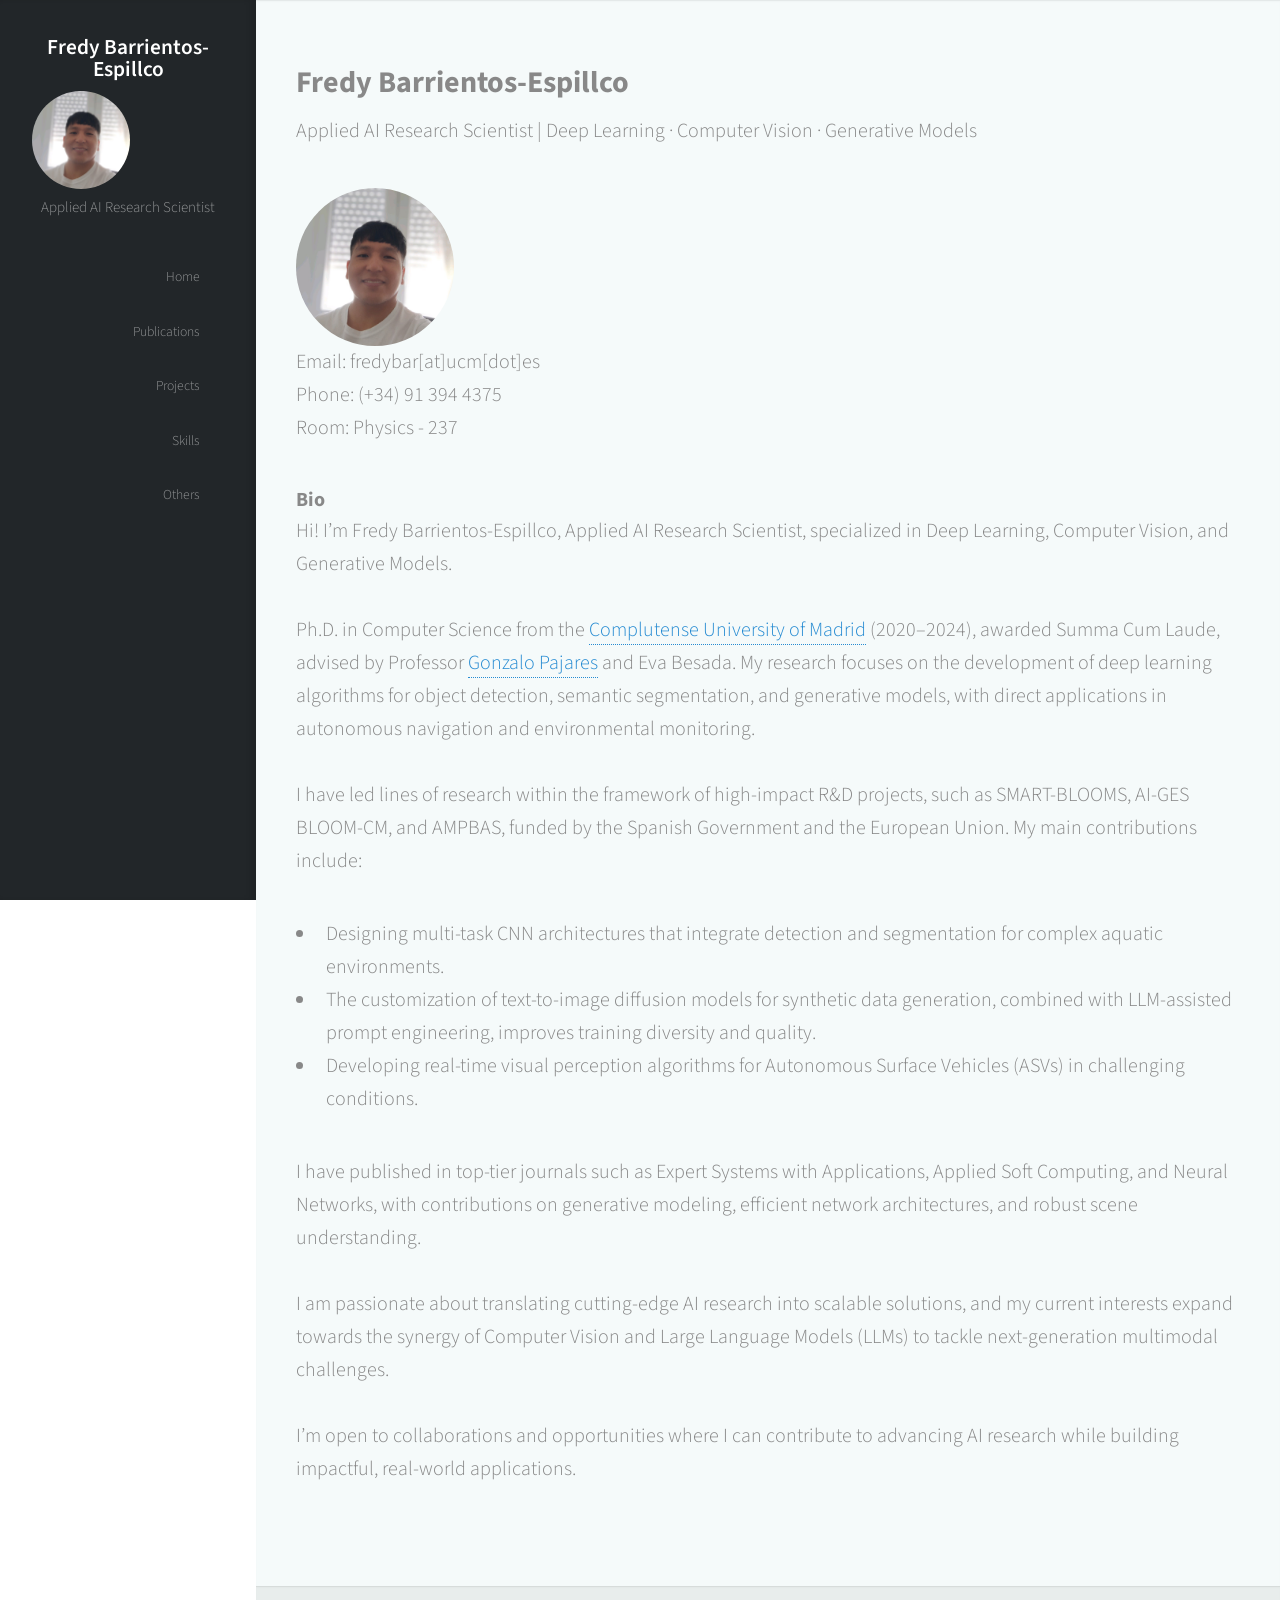
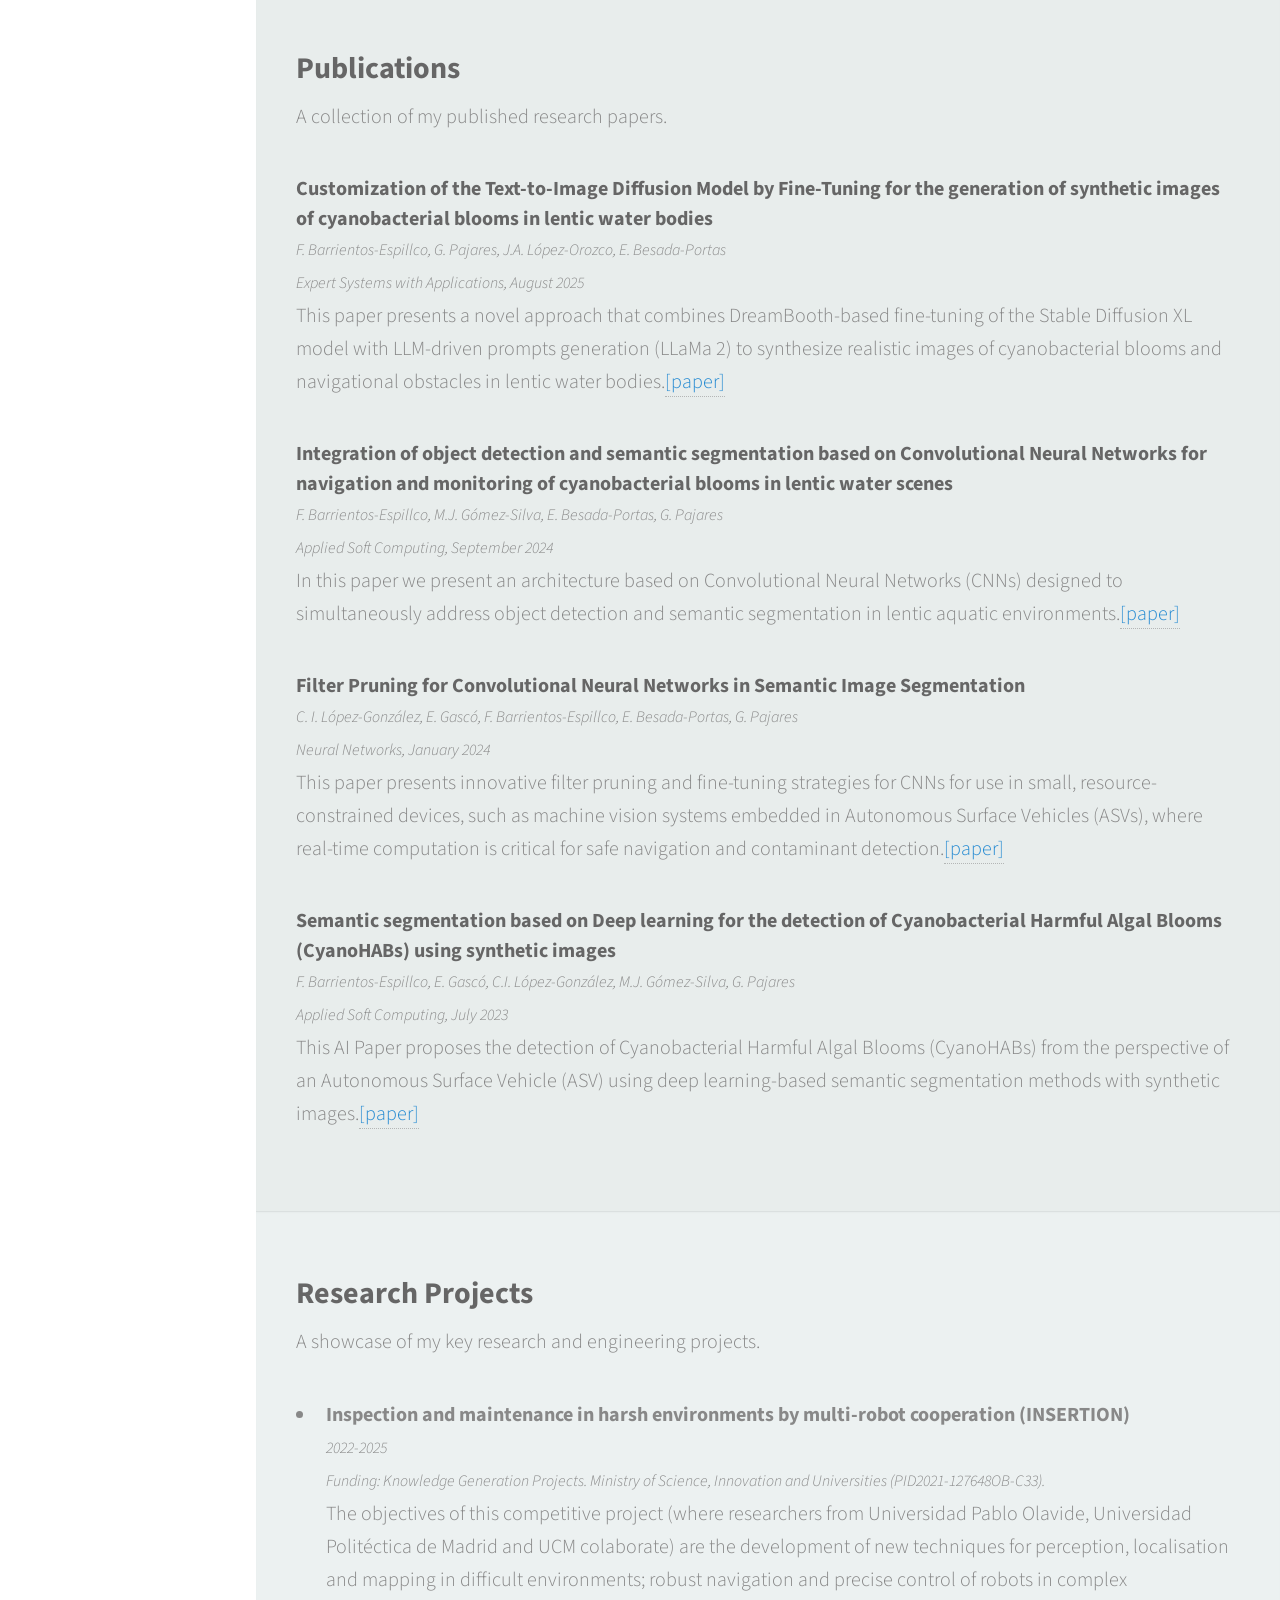
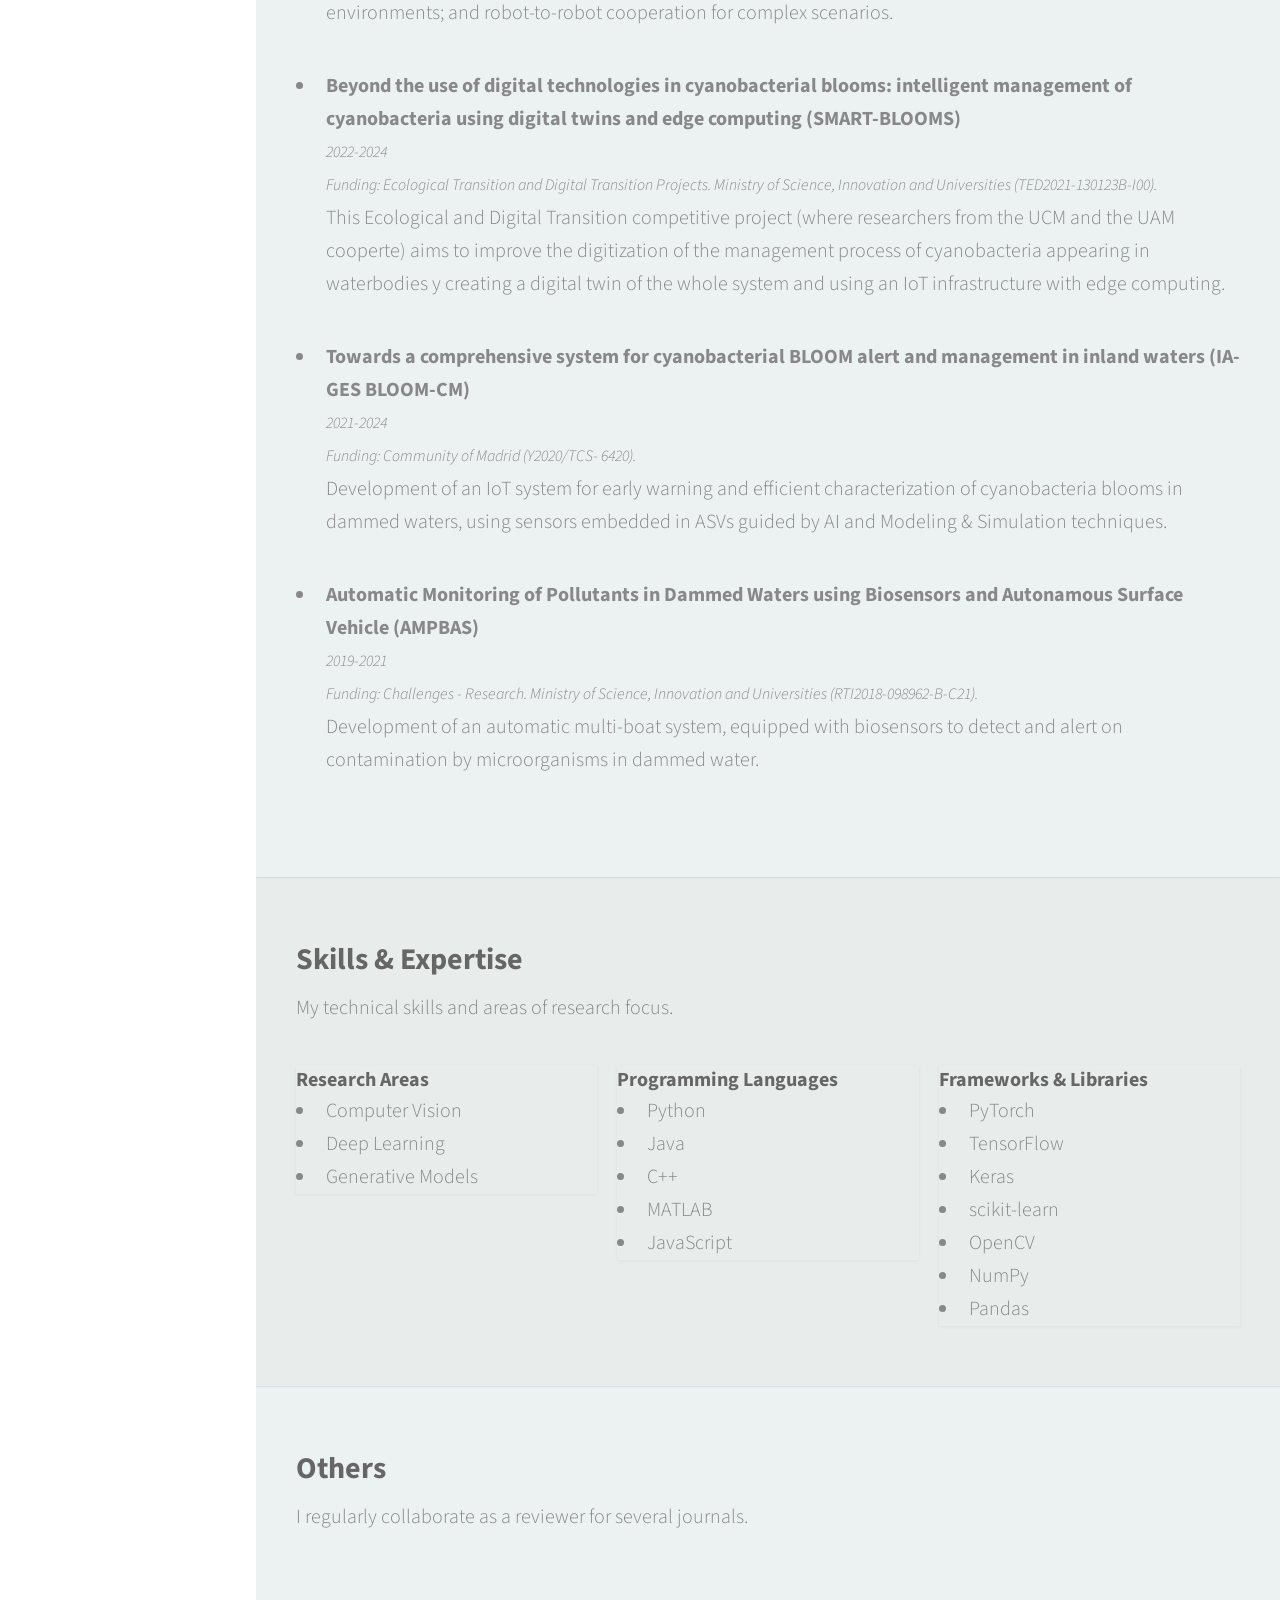
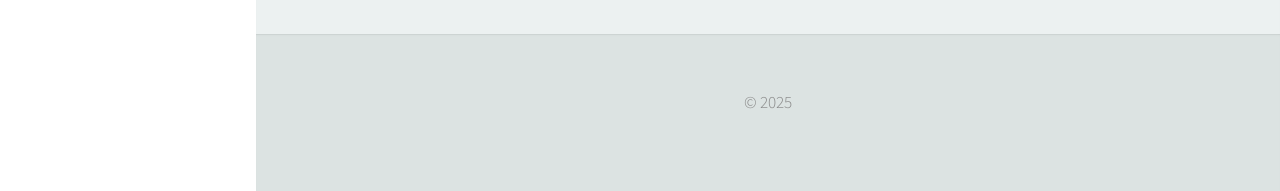
==== index.html @ 3f3f317a "Update index.html" ====
<!DOCTYPE HTML>
<html lang="en-us">
	<head>
		<title>Fredy Barrientos-Espillco</title>
		<meta charset="utf-8" />
		<meta name="viewport" content="width=device-width, initial-scale=1, user-scalable=no" />
		<link rel="stylesheet" href="assets/css/main.css" />
	</head>
	<body class="is-preload">

		<!-- Header -->
			<div id="header">

				<div class="top">

					<!-- Logo -->
						<div id="logo">
							<h1 id="title">Fredy Barrientos-Espillco</h1>
							<span class="image avatar98"><img src="images/avatar2.jpg" alt="" /></span>
							<p>Applied AI Research Scientist</p>
						</div>

					<!-- Nav -->
						<nav id="nav">
							<ul>
								<li><a href="#top" id="top-link"><span class="icon fa-home">Home</span></a></li>
								<li><a href="#publications" id="publications-link"><span class="icon fa-book">Publications</span></a></li>
								<li><a href="#projects" id="projects-link"><span class="icon fa-flask">Projects</span></a></li>
								<li><a href="#skills" id="skills-link"><span class="icon fa-key">Skills</span></a></li>
								<li><a href="#others" id="blog-link"><span class="icon fa-pencil">Others</span></a></li>
							</ul>
						</nav>

				</div>

				<div class="bottom">

					<!-- Social Icons -->
						<ul class="icons">
							<li><a href="https://twitter.com/fbarrientose" class="icon fa-twitter"><span class="label">Twitter</span></a></li>
							<li><a href="https://www.linkedin.com/in/fredybarrientos/" class="icon fa-linkedin"><span class="label">LinkedIn</span></a></li>
							<li><a href="https://github.com/fbarrientos" class="icon fa-github"><span class="label">Github</span></a></li>
							<li><a href="https://fbarrientose.medium.com/" class="icon fa-dribbble"><span class="label">Medium</span></a></li>
						</ul>

				</div>

			</div>

		<!-- Main -->
			<div id="main" style="line-height: 1.65em; font-size: 20px;">

				<!-- Intro -->
					<section id="top" class="one dark cover">
						<div class="container">

							<header>
								<h3>Fredy Barrientos-Espillco</h3>
							</header>
							<p>Applied AI Research Scientist | Deep Learning · Computer Vision · Generative Models</p>

							<span class="image avatar158"><img src="images/avatar2.jpg" alt="" /></span>

							<p>
								Email: fredybar[at]ucm[dot]es 
								<br />
								Phone: (+34) 91 394 4375
								<br />
								Room: Physics - 237
							</p>

							<h4>Bio</h4>

							<p>Hi! I’m Fredy Barrientos-Espillco, Applied AI Research Scientist, specialized in Deep Learning, Computer Vision, and Generative Models.<br><br>
							Ph.D. in Computer Science from the <a href="http://www.ucm.es">Complutense University of Madrid</a> (2020–2024), awarded Summa Cum Laude, advised by Professor <a href="https://pajares6.wixsite.com/pajares">Gonzalo Pajares</a> and Eva Besada. My research focuses on the development of deep learning algorithms for object detection, semantic segmentation, and generative models, with direct applications in autonomous navigation and environmental monitoring.<br><br>
							I have led lines of research within the framework of high-impact R&D projects, such as SMART-BLOOMS, AI-GES BLOOM-CM, and AMPBAS, funded by the Spanish Government and the European Union. My main contributions include:
							<ul>
								<li>
									Designing multi-task CNN architectures that integrate detection and segmentation for complex aquatic environments.
								</li>
								<li>
									The customization of text-to-image diffusion models for synthetic data generation, combined with LLM-assisted prompt engineering, improves training diversity and quality.
								</li>
								<li>
									Developing real-time visual perception algorithms for Autonomous Surface Vehicles (ASVs) in challenging conditions.
								</li>
							</ul>
							I have published in top-tier journals such as Expert Systems with Applications, Applied Soft Computing, and Neural Networks, with contributions on generative modeling, efficient network architectures, and robust scene understanding.<br><br>
							I am passionate about translating cutting-edge AI research into scalable solutions, and my current interests expand towards the synergy of Computer Vision and Large Language Models (LLMs) to tackle next-generation multimodal challenges.<br><br>
							I’m open to collaborations and opportunities where I can contribute to advancing AI research while building impactful, real-world applications.</p>

						</div>
					</section>

				<!-- Publications -->
					<section id="publications" class="two">
						<div class="container">

							<header>
								<h3>Publications</h3>
							</header>
							<p>
								A collection of my published research papers.
							</p>
							<h4>
								Customization of the Text-to-Image Diffusion Model by Fine-Tuning for the generation of synthetic images of cyanobacterial blooms in lentic water bodies
							</h4>
							<p style="margin-bottom: 0; font-size: 16px;">
								<i>F. Barrientos-Espillco, G. Pajares, J.A. López-Orozco, E. Besada-Portas</i>
							</p>
							<p style="margin-bottom: 0; font-size: 16px;">
								<i>Expert Systems with Applications, August 2025</i>
							</p>
							<p>
								This paper presents a novel approach that combines DreamBooth-based fine-tuning of the Stable Diffusion XL model with LLM-driven prompts generation (LLaMa 2) to synthesize realistic images of cyanobacterial blooms and navigational obstacles in lentic water bodies.<a href="https://doi.org/10.1016/j.eswa.2025.128169" target="_blank">[paper]</a>
							</p>

							<h4>
								Integration of object detection and semantic segmentation based on Convolutional Neural Networks for navigation and monitoring of cyanobacterial blooms in lentic water scenes
							</h4>
							<p style="margin-bottom: 0; font-size: 16px;">
								<i>F. Barrientos-Espillco, M.J. Gómez-Silva, E. Besada-Portas, G. Pajares</i>
							</p>
							<p style="margin-bottom: 0; font-size: 16px;">
								<i>Applied Soft Computing, September 2024</i>
							</p>
							<p>
								In this paper we present an architecture based on Convolutional Neural Networks (CNNs) designed to simultaneously address object detection and semantic segmentation in lentic aquatic environments.<a href="https://doi.org/10.1016/j.asoc.2024.111849" target="_blank">[paper]</a>
							</p>

							<h4>
								Filter Pruning for Convolutional Neural Networks in Semantic Image Segmentation
							</h4>
							<p style="margin-bottom: 0; font-size: 16px;">
								<i>C. I. López-González, E. Gascó, F. Barrientos-Espillco, E. Besada-Portas, G. Pajares</i>
							</p>
							<p style="margin-bottom: 0; font-size: 16px;">
								<i>Neural Networks, January 2024</i>
							</p>
							<p>
								This paper presents innovative filter pruning and fine-tuning strategies for CNNs for use in small, resource-constrained devices, such as machine vision systems embedded in Autonomous Surface Vehicles (ASVs), where real-time computation is critical for safe navigation and contaminant detection.<a href="https://doi.org/10.1016/j.neunet.2023.11.010" target="_blank">[paper]</a>
							</p>

							<h4>
								Semantic segmentation based on Deep learning for the detection of Cyanobacterial Harmful Algal Blooms (CyanoHABs) using synthetic images
							</h4>
							<p style="margin-bottom: 0; font-size: 16px;">
								<i>F. Barrientos-Espillco, E. Gascó, C.I. López-González, M.J. Gómez-Silva, G. Pajares</i>
							</p>
							<p style="margin-bottom: 0; font-size: 16px;">
								<i>Applied Soft Computing, July 2023</i>
							</p>
							<p>
								This AI Paper proposes the detection of Cyanobacterial Harmful Algal Blooms (CyanoHABs) from the perspective of an Autonomous Surface Vehicle (ASV) using deep learning-based semantic segmentation methods with synthetic images.<a href="https://doi.org/10.1016/j.asoc.2023.110315" target="_blank">[paper]</a>
							</p>
							<!--
							<ul>
								<li>
									May. 2025: Customization of the Text-to-Image Diffusion Model by Fine-Tuning for the generation of synthetic images of cyanobacterial blooms in lentic water bodies [Expert Systems with Applications (Accepted and published)]<a href="https://doi.org/10.1016/j.eswa.2025.128169" target="_blank">[paper]</a>
								</li>
								<li>
									Jun. 2024: Integration of object detection and semantic segmentation based on Convolutional Neural Networks for navigation and monitoring of cyanobacterial blooms in lentic water scenes [Applied Soft Computing (Accepted and published)]<a href="https://doi.org/10.1016/j.asoc.2024.111849" target="_blank">[paper]</a>
								</li>
								<li>
									Nov. 2023: Filter Pruning for Convolutional Neural Networks in Semantic Image Segmentation [Neural Networks (Accepted and published)]<a href="https://doi.org/10.1016/j.neunet.2023.11.010" target="_blank">[paper]</a>
								</li>
								<li>
									Apr. 2023: Semantic segmentation based on Deep learning for the detection of Cyanobacterial Harmful Algal Blooms (CyanoHABs) using synthetic images [Applied Soft Computing (Accepted and published)]<a href="https://doi.org/10.1016/j.asoc.2023.110315" target="_blank">[paper]</a>
								</li>
							</ul>
							-->

							<div class="row">
								<!--
								<div class="col-4 col-12-mobile">
									<article class="item">
										<a href="#" class="image fit"><img src="images/pic02.jpg" alt="" /></a>
										<header>
											<h3>Ipsum Feugiat</h3>
										</header>
									</article>
									<article class="item">
										<a href="#" class="image fit"><img src="images/pic03.jpg" alt="" /></a>
										<header>
											<h3>Rhoncus Semper</h3>
										</header>
									</article>
								</div>
								<div class="col-4 col-12-mobile">
									<article class="item">
										<a href="#" class="image fit"><img src="images/pic04.jpg" alt="" /></a>
										<header>
											<h3>Magna Nullam</h3>
										</header>
									</article>
									<article class="item">
										<a href="#" class="image fit"><img src="images/pic05.jpg" alt="" /></a>
										<header>
											<h3>Natoque Vitae</h3>
										</header>
									</article>
								</div>
								<div class="col-4 col-12-mobile">
									<article class="item">
										<a href="#" class="image fit"><img src="images/pic06.jpg" alt="" /></a>
										<header>
											<h3>Dolor Penatibus</h3>
										</header>
									</article>
									<article class="item">
										<a href="#" class="image fit"><img src="images/pic07.jpg" alt="" /></a>
										<header>
											<h3>Orci Convallis</h3>
										</header>
									</article>
								</div>
								-->
							</div>

						</div>
					</section>

				<!-- Projects -->
					<section id="projects" class="three">
						<div class="container">

							<header>
								<h3>Research Projects</h3>
							</header>
							<p>
								A showcase of my key research and engineering projects.
							</p>
							<!--
							<a href="#" class="image featured"><img src="images/pic08.jpg" alt="" /></a>
							-->
							<ul>
								<li>
									<p style="font-weight: bold; margin-bottom: 0;"> Inspection and maintenance in harsh environments by multi-robot cooperation (INSERTION)
									</p>
									
									<p style="margin-bottom: 0; font-size: 16px;">
										<i>2022-2025</i>
									</p>
									<p style="margin-bottom: 0; font-size: 16px;">
										<i>Funding: Knowledge Generation Projects. Ministry of Science, Innovation and Universities (PID2021-127648OB-C33).</i>
									</p>
									<p>
										The objectives of this competitive project (where researchers from Universidad Pablo Olavide, Universidad Politéctica de Madrid and UCM colaborate) are the development of new techniques for perception, localisation and mapping in difficult environments; robust navigation and precise control of robots in complex environments; and robot-to-robot cooperation for complex scenarios.
									</p>
								</li>
								<li>
									<p style="font-weight: bold; margin-bottom: 0;"> Beyond the use of digital technologies in cyanobacterial blooms: intelligent management of cyanobacteria using digital twins and edge computing (SMART-BLOOMS)
									</p>
									
									<p style="margin-bottom: 0; font-size: 16px;">
										<i>2022-2024</i>
									</p>
									<p style="margin-bottom: 0; font-size: 16px;">
										<i>Funding: Ecological Transition and Digital Transition Projects. Ministry of Science, Innovation and Universities (TED2021-130123B-I00).</i>
									</p>
									<p>
										This Ecological and Digital Transition competitive project (where researchers from the UCM and the UAM cooperte) aims to improve the digitization of the management process of cyanobacteria appearing in waterbodies y creating a digital twin of the whole system and using an IoT infrastructure with edge computing.
									</p>
								</li>
								<li>
									<p style="font-weight: bold; margin-bottom: 0;"> Towards a comprehensive system for cyanobacterial BLOOM alert and management in inland waters (IA-GES BLOOM-CM)
									</p>
									
									<p style="margin-bottom: 0; font-size: 16px;">
										<i>2021-2024</i>
									</p>
									<p style="margin-bottom: 0; font-size: 16px;">
										<i>Funding: Community of Madrid (Y2020/TCS- 6420).</i>
									</p>
									<p>
										Development of an IoT system for early warning and efficient characterization of cyanobacteria blooms in dammed waters, using sensors embedded in ASVs guided by AI and Modeling & Simulation techniques.
									</p>
								</li>
								<li>
									<p style="font-weight: bold; margin-bottom: 0;"> Automatic Monitoring of Pollutants in Dammed Waters using Biosensors and Autonamous Surface Vehicle (AMPBAS)
									</p>
									
									<p style="margin-bottom: 0; font-size: 16px;">
										<i>2019-2021</i>
									</p>
									<p style="margin-bottom: 0; font-size: 16px;">
										<i>Funding: Challenges - Research. Ministry of Science, Innovation and Universities (RTI2018-098962-B-C21).</i>
									</p>
									<p>
										Development of an automatic multi-boat system, equipped with biosensors to detect and alert on contamination by microorganisms in dammed water.
									</p>
								</li>
							</ul>

						</div>
					</section>

				<!-- Skills -->
					<section id="skills" class="four">
						<div class="container">

							<header>
								<h3>Skills & Expertise</h3>
							</header>
							<p>
								My technical skills and areas of research focus.
							</p>
							<!--
							<a href="#" class="image featured"><img src="images/pic08.jpg" alt="" /></a>
							-->
							<div class="row">
								
								<div class="col-4 col-12-mobile">
									<article class="item">
										<h4>Research Areas</h4>
										<ul>
											<li>Computer Vision</li>
											<li>Deep Learning</li>
											<li>Generative Models</li>
										</ul>
									</article>
								</div>
								<div class="col-4 col-12-mobile">
									<article class="item">
										<h4>
											Programming Languages
										</h4>
										<ul>
											<li>Python</li>
											<li>Java</li>
											<li>C++</li>
											<li>MATLAB</li>
											<li>JavaScript</li>
										</ul>
									</article>
								</div>
								<div class="col-4 col-12-mobile">
									<article class="item">
										<h4>
											Frameworks & Libraries
										</h4>
										<ul>
											<li>PyTorch</li>
											<li>TensorFlow</li>
											<li>Keras</li>
											<li>scikit-learn</li>
											<li>OpenCV</li>
											<li>NumPy</li>
											<li>Pandas</li>
										</ul>
									</article>
								</div>
								
							</div>

						</div>
					</section>

				<!-- About Me -->
					<section id="others" class="five">
						<div class="container">

							<header>
								<h3>Others</h3>
							</header>
							<!--
							<a href="#" class="image featured"><img src="images/pic08.jpg" alt="" /></a>
							-->
							<p>I regularly collaborate as a reviewer for several journals.</p>

						</div>
					</section>

			</div>

		<!-- Footer -->
			<div id="footer">

				<!-- Copyright -->
					<ul class="copyright">
						<li>&copy; 2025</li><li>
					</ul>

			</div>

		<!-- Scripts -->
			<script src="assets/js/jquery.min.js"></script>
			<script src="assets/js/jquery.scrolly.min.js"></script>
			<script src="assets/js/jquery.scrollex.min.js"></script>
			<script src="assets/js/browser.min.js"></script>
			<script src="assets/js/breakpoints.min.js"></script>
			<script src="assets/js/util.js"></script>
			<script src="assets/js/main.js"></script>

	</body>
</html>
---- assets/css/main.css ----
@import url("font-awesome.min.css");
@import url("https://fonts.googleapis.com/css?family=Source+Sans+Pro:300,300italic,400,600");

/*
	Prologue by HTML5 UP
	html5up.net | @ajlkn
	Free for personal and commercial use under the CCA 3.0 license (html5up.net/license)
*/

html, body, div, span, applet, object,
iframe, h1, h2, h3, h4, h5, h6, p, blockquote,
pre, a, abbr, acronym, address, big, cite,
code, del, dfn, em, img, ins, kbd, q, s, samp,
small, strike, strong, sub, sup, tt, var, b,
u, i, center, dl, dt, dd, ol, ul, li, fieldset,
form, label, legend, table, caption, tbody,
tfoot, thead, tr, th, td, article, aside,
canvas, details, embed, figure, figcaption,
footer, header, hgroup, menu, nav, output, ruby,
section, summary, time, mark, audio, video {
	margin: 0;
	padding: 0;
	border: 0;
	font-size: 100%;
	font: inherit;
	vertical-align: baseline;}

article, aside, details, figcaption, figure,
footer, header, hgroup, menu, nav, section {
	display: block;}

body {
	line-height: 1;
}

ol, ul {
	list-style: none;
}

blockquote, q {
	quotes: none;
}

	blockquote:before, blockquote:after, q:before, q:after {
		content: '';
		content: none;
	}

table {
	border-collapse: collapse;
	border-spacing: 0;
}

body {
	-webkit-text-size-adjust: none;
}

mark {
	background-color: transparent;
	color: inherit;
}

input::-moz-focus-inner {
	border: 0;
	padding: 0;
}

input, select, textarea {
	-moz-appearance: none;
	-webkit-appearance: none;
	-ms-appearance: none;
	appearance: none;
}

/* Basic */

	html {
		box-sizing: border-box;
	}

	*, *:before, *:after {
		box-sizing: inherit;
	}

	body {
		background: #fff;
		font-family: 'Source Sans Pro', sans-serif;
		font-size: 19pt;
		font-weight: 300;
		line-height: 1.75em;
		color: #888;
	}

		body.is-preload *, body.is-preload *:before, body.is-preload *:after {
			-moz-animation: none !important;
			-webkit-animation: none !important;
			-ms-animation: none !important;
			animation: none !important;
			-moz-transition: none !important;
			-webkit-transition: none !important;
			-ms-transition: none !important;
			transition: none !important;
		}

	input, textarea, select {
		font-family: 'Source Sans Pro', sans-serif;
		font-size: 19pt;
		font-weight: 300;
		line-height: 1.75em;
		color: #888;
	}

	h1, h2, h3, h4, h5, h6 {
		font-weight: 300;
		color: #666;
		line-height: 1.5em;
		font-weight: bold;
	}

	h1 a, h2 a, h3 a, h4 a, h5 a, h6 a {
		color: inherit;
		text-decoration: none;
	}

		h1 a strong, h2 a strong, h3 a strong, h4 a strong, h5 a strong, h6 a strong {
			color: #333;
		}

	h2 {
		font-size: 2em;
		letter-spacing: -1px;
	}

		h2.alt {
			color: #888;
		}

			h2.alt strong {
				color: #666;
			}

	h3 {
		font-size: 1.5em;
	}

	header {
		margin: 0 0 0.5em 0;
	}

		header > p {
			margin: 1em 0 0 0;
		}

	footer {
		margin: 2em 0 0 0;
	}

	strong, b {
		font-weight: 300;
		color: #666;
	}

	em, i {
		font-style: italic;
	}

	a {
		text-decoration: none;
		color: #268bd2; /*inherit;*/
		border-bottom: dotted 1px rgba(128, 128, 128, 0.5);
		-moz-transition: color 0.35s ease-in-out, border-bottom-color 0.35s ease-in-out;
		-webkit-transition: color 0.35s ease-in-out, border-bottom-color 0.35s ease-in-out;
		-ms-transition: color 0.35s ease-in-out, border-bottom-color 0.35s ease-in-out;
		transition: color 0.35s ease-in-out, border-bottom-color 0.35s ease-in-out;
		outline: 0;
	}

		a:hover {
			color: #268bd2;
			border-bottom-color: rgba(255, 255, 255, 0);
		}

	sub {
		position: relative;
		top: 0.5em;
		font-size: 0.8em;
	}

	sup {
		position: relative;
		top: -0.5em;
		font-size: 0.8em;
	}

	hr {
		border: 0;
		border-top: solid 1px #ddd;
	}

	blockquote {
		border-left: solid 0.5em #ddd;
		padding: 1em 0 1em 2em;
		font-style: italic;
	}

	p, ul, ol, dl, table {
		margin-bottom: 2em;
	}

	br.clear {
		clear: both;
	}

/* Container */

	.container {
		margin: 0 auto;
		max-width: 100%;
		width: 1400px;
	}

		@media screen and (min-width: 961px) and (max-width: 1880px) {

			.container {
				width: 1200px;
			}

		}

		@media screen and (min-width: 961px) and (max-width: 1620px) {

			.container {
				width: 960px;
			}

		}

		@media screen and (min-width: 961px) and (max-width: 1320px) {

			.container {
				width: 100%;
			}

		}

		@media screen and (max-width: 960px) {

			.container {
				width: 100%;
			}

		}

		@media screen and (max-width: 736px) {

			.container {
				width: 100%;
			}

		}

/* Row */

	.row {
		display: flex;
		flex-wrap: wrap;
		box-sizing: border-box;
		align-items: stretch;
	}

		.row > * {
			box-sizing: border-box;
		}

		.row.gtr-uniform > * > :last-child {
			margin-bottom: 0;
		}

		.row.aln-left {
			justify-content: flex-start;
		}

		.row.aln-center {
			justify-content: center;
		}

		.row.aln-right {
			justify-content: flex-end;
		}

		.row.aln-top {
			align-items: flex-start;
		}

		.row.aln-middle {
			align-items: center;
		}

		.row.aln-bottom {
			align-items: flex-end;
		}

		.row > .imp {
			order: -1;
		}

		.row > .col-1 {
			width: 8.3333333333%;
		}

		.row > .off-1 {
			margin-left: 8.3333333333%;
		}

		.row > .col-2 {
			width: 16.6666666667%;
		}

		.row > .off-2 {
			margin-left: 16.6666666667%;
		}

		.row > .col-3 {
			width: 25%;
		}

		.row > .off-3 {
			margin-left: 25%;
		}

		.row > .col-4 {
			width: 33.3333333333%;
		}

		.row > .off-4 {
			margin-left: 33.3333333333%;
		}

		.row > .col-5 {
			width: 41.6666666667%;
		}

		.row > .off-5 {
			margin-left: 41.6666666667%;
		}

		.row > .col-6 {
			width: 50%;
		}

		.row > .off-6 {
			margin-left: 50%;
		}

		.row > .col-7 {
			width: 58.3333333333%;
		}

		.row > .off-7 {
			margin-left: 58.3333333333%;
		}

		.row > .col-8 {
			width: 66.6666666667%;
		}

		.row > .off-8 {
			margin-left: 66.6666666667%;
		}

		.row > .col-9 {
			width: 75%;
		}

		.row > .off-9 {
			margin-left: 75%;
		}

		.row > .col-10 {
			width: 83.3333333333%;
		}

		.row > .off-10 {
			margin-left: 83.3333333333%;
		}

		.row > .col-11 {
			width: 91.6666666667%;
		}

		.row > .off-11 {
			margin-left: 91.6666666667%;
		}

		.row > .col-12 {
			width: 100%;
		}

		.row > .off-12 {
			margin-left: 100%;
		}

		.row.gtr-0 {
			margin-top: 0px;
			margin-left: 0px;
		}

			.row.gtr-0 > * {
				padding: 0px 0 0 0px;
			}

			.row.gtr-0.gtr-uniform {
				margin-top: 0px;
			}

				.row.gtr-0.gtr-uniform > * {
					padding-top: 0px;
				}

		.row.gtr-25 {
			margin-top: -10px;
			margin-left: -10px;
		}

			.row.gtr-25 > * {
				padding: 10px 0 0 10px;
			}

			.row.gtr-25.gtr-uniform {
				margin-top: -10px;
			}

				.row.gtr-25.gtr-uniform > * {
					padding-top: 10px;
				}

		.row.gtr-50 {
			margin-top: -20px;
			margin-left: -20px;
		}

			.row.gtr-50 > * {
				padding: 20px 0 0 20px;
			}

			.row.gtr-50.gtr-uniform {
				margin-top: -20px;
			}

				.row.gtr-50.gtr-uniform > * {
					padding-top: 20px;
				}

		.row {
			margin-top: -40px;
			margin-left: -40px;
		}

			.row > * {
				padding: 40px 0 0 40px;
			}

			.row.gtr-uniform {
				margin-top: -40px;
			}

				.row.gtr-uniform > * {
					padding-top: 40px;
				}

		.row.gtr-150 {
			margin-top: -60px;
			margin-left: -60px;
		}

			.row.gtr-150 > * {
				padding: 60px 0 0 60px;
			}

			.row.gtr-150.gtr-uniform {
				margin-top: -60px;
			}

				.row.gtr-150.gtr-uniform > * {
					padding-top: 60px;
				}

		.row.gtr-200 {
			margin-top: -80px;
			margin-left: -80px;
		}

			.row.gtr-200 > * {
				padding: 80px 0 0 80px;
			}

			.row.gtr-200.gtr-uniform {
				margin-top: -80px;
			}

				.row.gtr-200.gtr-uniform > * {
					padding-top: 80px;
				}

		@media screen and (min-width: 961px) and (max-width: 1880px) {

			.row {
				display: flex;
				flex-wrap: wrap;
				box-sizing: border-box;
				align-items: stretch;
			}

				.row > * {
					box-sizing: border-box;
				}

				.row.gtr-uniform > * > :last-child {
					margin-bottom: 0;
				}

				.row.aln-left {
					justify-content: flex-start;
				}

				.row.aln-center {
					justify-content: center;
				}

				.row.aln-right {
					justify-content: flex-end;
				}

				.row.aln-top {
					align-items: flex-start;
				}

				.row.aln-middle {
					align-items: center;
				}

				.row.aln-bottom {
					align-items: flex-end;
				}

				.row > .imp-wide {
					order: -1;
				}

				.row > .col-1-wide {
					width: 8.3333333333%;
				}

				.row > .off-1-wide {
					margin-left: 8.3333333333%;
				}

				.row > .col-2-wide {
					width: 16.6666666667%;
				}

				.row > .off-2-wide {
					margin-left: 16.6666666667%;
				}

				.row > .col-3-wide {
					width: 25%;
				}

				.row > .off-3-wide {
					margin-left: 25%;
				}

				.row > .col-4-wide {
					width: 33.3333333333%;
				}

				.row > .off-4-wide {
					margin-left: 33.3333333333%;
				}

				.row > .col-5-wide {
					width: 41.6666666667%;
				}

				.row > .off-5-wide {
					margin-left: 41.6666666667%;
				}

				.row > .col-6-wide {
					width: 50%;
				}

				.row > .off-6-wide {
					margin-left: 50%;
				}

				.row > .col-7-wide {
					width: 58.3333333333%;
				}

				.row > .off-7-wide {
					margin-left: 58.3333333333%;
				}

				.row > .col-8-wide {
					width: 66.6666666667%;
				}

				.row > .off-8-wide {
					margin-left: 66.6666666667%;
				}

				.row > .col-9-wide {
					width: 75%;
				}

				.row > .off-9-wide {
					margin-left: 75%;
				}

				.row > .col-10-wide {
					width: 83.3333333333%;
				}

				.row > .off-10-wide {
					margin-left: 83.3333333333%;
				}

				.row > .col-11-wide {
					width: 91.6666666667%;
				}

				.row > .off-11-wide {
					margin-left: 91.6666666667%;
				}

				.row > .col-12-wide {
					width: 100%;
				}

				.row > .off-12-wide {
					margin-left: 100%;
				}

				.row.gtr-0 {
					margin-top: 0px;
					margin-left: 0px;
				}

					.row.gtr-0 > * {
						padding: 0px 0 0 0px;
					}

					.row.gtr-0.gtr-uniform {
						margin-top: 0px;
					}

						.row.gtr-0.gtr-uniform > * {
							padding-top: 0px;
						}

				.row.gtr-25 {
					margin-top: -10px;
					margin-left: -10px;
				}

					.row.gtr-25 > * {
						padding: 10px 0 0 10px;
					}

					.row.gtr-25.gtr-uniform {
						margin-top: -10px;
					}

						.row.gtr-25.gtr-uniform > * {
							padding-top: 10px;
						}

				.row.gtr-50 {
					margin-top: -20px;
					margin-left: -20px;
				}

					.row.gtr-50 > * {
						padding: 20px 0 0 20px;
					}

					.row.gtr-50.gtr-uniform {
						margin-top: -20px;
					}

						.row.gtr-50.gtr-uniform > * {
							padding-top: 20px;
						}

				.row {
					margin-top: -40px;
					margin-left: -40px;
				}

					.row > * {
						padding: 40px 0 0 40px;
					}

					.row.gtr-uniform {
						margin-top: -40px;
					}

						.row.gtr-uniform > * {
							padding-top: 40px;
						}

				.row.gtr-150 {
					margin-top: -60px;
					margin-left: -60px;
				}

					.row.gtr-150 > * {
						padding: 60px 0 0 60px;
					}

					.row.gtr-150.gtr-uniform {
						margin-top: -60px;
					}

						.row.gtr-150.gtr-uniform > * {
							padding-top: 60px;
						}

				.row.gtr-200 {
					margin-top: -80px;
					margin-left: -80px;
				}

					.row.gtr-200 > * {
						padding: 80px 0 0 80px;
					}

					.row.gtr-200.gtr-uniform {
						margin-top: -80px;
					}

						.row.gtr-200.gtr-uniform > * {
							padding-top: 80px;
						}

		}

		@media screen and (min-width: 961px) and (max-width: 1620px) {

			.row {
				display: flex;
				flex-wrap: wrap;
				box-sizing: border-box;
				align-items: stretch;
			}

				.row > * {
					box-sizing: border-box;
				}

				.row.gtr-uniform > * > :last-child {
					margin-bottom: 0;
				}

				.row.aln-left {
					justify-content: flex-start;
				}

				.row.aln-center {
					justify-content: center;
				}

				.row.aln-right {
					justify-content: flex-end;
				}

				.row.aln-top {
					align-items: flex-start;
				}

				.row.aln-middle {
					align-items: center;
				}

				.row.aln-bottom {
					align-items: flex-end;
				}

				.row > .imp-normal {
					order: -1;
				}

				.row > .col-1-normal {
					width: 8.3333333333%;
				}

				.row > .off-1-normal {
					margin-left: 8.3333333333%;
				}

				.row > .col-2-normal {
					width: 16.6666666667%;
				}

				.row > .off-2-normal {
					margin-left: 16.6666666667%;
				}

				.row > .col-3-normal {
					width: 25%;
				}

				.row > .off-3-normal {
					margin-left: 25%;
				}

				.row > .col-4-normal {
					width: 33.3333333333%;
				}

				.row > .off-4-normal {
					margin-left: 33.3333333333%;
				}

				.row > .col-5-normal {
					width: 41.6666666667%;
				}

				.row > .off-5-normal {
					margin-left: 41.6666666667%;
				}

				.row > .col-6-normal {
					width: 50%;
				}

				.row > .off-6-normal {
					margin-left: 50%;
				}

				.row > .col-7-normal {
					width: 58.3333333333%;
				}

				.row > .off-7-normal {
					margin-left: 58.3333333333%;
				}

				.row > .col-8-normal {
					width: 66.6666666667%;
				}

				.row > .off-8-normal {
					margin-left: 66.6666666667%;
				}

				.row > .col-9-normal {
					width: 75%;
				}

				.row > .off-9-normal {
					margin-left: 75%;
				}

				.row > .col-10-normal {
					width: 83.3333333333%;
				}

				.row > .off-10-normal {
					margin-left: 83.3333333333%;
				}

				.row > .col-11-normal {
					width: 91.6666666667%;
				}

				.row > .off-11-normal {
					margin-left: 91.6666666667%;
				}

				.row > .col-12-normal {
					width: 100%;
				}

				.row > .off-12-normal {
					margin-left: 100%;
				}

				.row.gtr-0 {
					margin-top: 0px;
					margin-left: 0px;
				}

					.row.gtr-0 > * {
						padding: 0px 0 0 0px;
					}

					.row.gtr-0.gtr-uniform {
						margin-top: 0px;
					}

						.row.gtr-0.gtr-uniform > * {
							padding-top: 0px;
						}

				.row.gtr-25 {
					margin-top: -10px;
					margin-left: -10px;
				}

					.row.gtr-25 > * {
						padding: 10px 0 0 10px;
					}

					.row.gtr-25.gtr-uniform {
						margin-top: -10px;
					}

						.row.gtr-25.gtr-uniform > * {
							padding-top: 10px;
						}

				.row.gtr-50 {
					margin-top: -20px;
					margin-left: -20px;
				}

					.row.gtr-50 > * {
						padding: 20px 0 0 20px;
					}

					.row.gtr-50.gtr-uniform {
						margin-top: -20px;
					}

						.row.gtr-50.gtr-uniform > * {
							padding-top: 20px;
						}

				.row {
					margin-top: -40px;
					margin-left: -40px;
				}

					.row > * {
						padding: 40px 0 0 40px;
					}

					.row.gtr-uniform {
						margin-top: -40px;
					}

						.row.gtr-uniform > * {
							padding-top: 40px;
						}

				.row.gtr-150 {
					margin-top: -60px;
					margin-left: -60px;
				}

					.row.gtr-150 > * {
						padding: 60px 0 0 60px;
					}

					.row.gtr-150.gtr-uniform {
						margin-top: -60px;
					}

						.row.gtr-150.gtr-uniform > * {
							padding-top: 60px;
						}

				.row.gtr-200 {
					margin-top: -80px;
					margin-left: -80px;
				}

					.row.gtr-200 > * {
						padding: 80px 0 0 80px;
					}

					.row.gtr-200.gtr-uniform {
						margin-top: -80px;
					}

						.row.gtr-200.gtr-uniform > * {
							padding-top: 80px;
						}

		}

		@media screen and (min-width: 961px) and (max-width: 1320px) {

			.row {
				display: flex;
				flex-wrap: wrap;
				box-sizing: border-box;
				align-items: stretch;
			}

				.row > * {
					box-sizing: border-box;
				}

				.row.gtr-uniform > * > :last-child {
					margin-bottom: 0;
				}

				.row.aln-left {
					justify-content: flex-start;
				}

				.row.aln-center {
					justify-content: center;
				}

				.row.aln-right {
					justify-content: flex-end;
				}

				.row.aln-top {
					align-items: flex-start;
				}

				.row.aln-middle {
					align-items: center;
				}

				.row.aln-bottom {
					align-items: flex-end;
				}

				.row > .imp-narrow {
					order: -1;
				}

				.row > .col-1-narrow {
					width: 8.3333333333%;
				}

				.row > .off-1-narrow {
					margin-left: 8.3333333333%;
				}

				.row > .col-2-narrow {
					width: 16.6666666667%;
				}

				.row > .off-2-narrow {
					margin-left: 16.6666666667%;
				}

				.row > .col-3-narrow {
					width: 25%;
				}

				.row > .off-3-narrow {
					margin-left: 25%;
				}

				.row > .col-4-narrow {
					width: 33.3333333333%;
				}

				.row > .off-4-narrow {
					margin-left: 33.3333333333%;
				}

				.row > .col-5-narrow {
					width: 41.6666666667%;
				}

				.row > .off-5-narrow {
					margin-left: 41.6666666667%;
				}

				.row > .col-6-narrow {
					width: 50%;
				}

				.row > .off-6-narrow {
					margin-left: 50%;
				}

				.row > .col-7-narrow {
					width: 58.3333333333%;
				}

				.row > .off-7-narrow {
					margin-left: 58.3333333333%;
				}

				.row > .col-8-narrow {
					width: 66.6666666667%;
				}

				.row > .off-8-narrow {
					margin-left: 66.6666666667%;
				}

				.row > .col-9-narrow {
					width: 75%;
				}

				.row > .off-9-narrow {
					margin-left: 75%;
				}

				.row > .col-10-narrow {
					width: 83.3333333333%;
				}

				.row > .off-10-narrow {
					margin-left: 83.3333333333%;
				}

				.row > .col-11-narrow {
					width: 91.6666666667%;
				}

				.row > .off-11-narrow {
					margin-left: 91.6666666667%;
				}

				.row > .col-12-narrow {
					width: 100%;
				}

				.row > .off-12-narrow {
					margin-left: 100%;
				}

				.row.gtr-0 {
					margin-top: 0px;
					margin-left: 0px;
				}

					.row.gtr-0 > * {
						padding: 0px 0 0 0px;
					}

					.row.gtr-0.gtr-uniform {
						margin-top: 0px;
					}

						.row.gtr-0.gtr-uniform > * {
							padding-top: 0px;
						}

				.row.gtr-25 {
					margin-top: -5px;
					margin-left: -5px;
				}

					.row.gtr-25 > * {
						padding: 5px 0 0 5px;
					}

					.row.gtr-25.gtr-uniform {
						margin-top: -5px;
					}

						.row.gtr-25.gtr-uniform > * {
							padding-top: 5px;
						}

				.row.gtr-50 {
					margin-top: -10px;
					margin-left: -10px;
				}

					.row.gtr-50 > * {
						padding: 10px 0 0 10px;
					}

					.row.gtr-50.gtr-uniform {
						margin-top: -10px;
					}

						.row.gtr-50.gtr-uniform > * {
							padding-top: 10px;
						}

				.row {
					margin-top: -20px;
					margin-left: -20px;
				}

					.row > * {
						padding: 20px 0 0 20px;
					}

					.row.gtr-uniform {
						margin-top: -20px;
					}

						.row.gtr-uniform > * {
							padding-top: 20px;
						}

				.row.gtr-150 {
					margin-top: -30px;
					margin-left: -30px;
				}

					.row.gtr-150 > * {
						padding: 30px 0 0 30px;
					}

					.row.gtr-150.gtr-uniform {
						margin-top: -30px;
					}

						.row.gtr-150.gtr-uniform > * {
							padding-top: 30px;
						}

				.row.gtr-200 {
					margin-top: -40px;
					margin-left: -40px;
				}

					.row.gtr-200 > * {
						padding: 40px 0 0 40px;
					}

					.row.gtr-200.gtr-uniform {
						margin-top: -40px;
					}

						.row.gtr-200.gtr-uniform > * {
							padding-top: 40px;
						}

		}

		@media screen and (max-width: 960px) {

			.row {
				display: flex;
				flex-wrap: wrap;
				box-sizing: border-box;
				align-items: stretch;
			}

				.row > * {
					box-sizing: border-box;
				}

				.row.gtr-uniform > * > :last-child {
					margin-bottom: 0;
				}

				.row.aln-left {
					justify-content: flex-start;
				}

				.row.aln-center {
					justify-content: center;
				}

				.row.aln-right {
					justify-content: flex-end;
				}

				.row.aln-top {
					align-items: flex-start;
				}

				.row.aln-middle {
					align-items: center;
				}

				.row.aln-bottom {
					align-items: flex-end;
				}

				.row > .imp-narrower {
					order: -1;
				}

				.row > .col-1-narrower {
					width: 8.3333333333%;
				}

				.row > .off-1-narrower {
					margin-left: 8.3333333333%;
				}

				.row > .col-2-narrower {
					width: 16.6666666667%;
				}

				.row > .off-2-narrower {
					margin-left: 16.6666666667%;
				}

				.row > .col-3-narrower {
					width: 25%;
				}

				.row > .off-3-narrower {
					margin-left: 25%;
				}

				.row > .col-4-narrower {
					width: 33.3333333333%;
				}

				.row > .off-4-narrower {
					margin-left: 33.3333333333%;
				}

				.row > .col-5-narrower {
					width: 41.6666666667%;
				}

				.row > .off-5-narrower {
					margin-left: 41.6666666667%;
				}

				.row > .col-6-narrower {
					width: 50%;
				}

				.row > .off-6-narrower {
					margin-left: 50%;
				}

				.row > .col-7-narrower {
					width: 58.3333333333%;
				}

				.row > .off-7-narrower {
					margin-left: 58.3333333333%;
				}

				.row > .col-8-narrower {
					width: 66.6666666667%;
				}

				.row > .off-8-narrower {
					margin-left: 66.6666666667%;
				}

				.row > .col-9-narrower {
					width: 75%;
				}

				.row > .off-9-narrower {
					margin-left: 75%;
				}

				.row > .col-10-narrower {
					width: 83.3333333333%;
				}

				.row > .off-10-narrower {
					margin-left: 83.3333333333%;
				}

				.row > .col-11-narrower {
					width: 91.6666666667%;
				}

				.row > .off-11-narrower {
					margin-left: 91.6666666667%;
				}

				.row > .col-12-narrower {
					width: 100%;
				}

				.row > .off-12-narrower {
					margin-left: 100%;
				}

				.row.gtr-0 {
					margin-top: 0px;
					margin-left: 0px;
				}

					.row.gtr-0 > * {
						padding: 0px 0 0 0px;
					}

					.row.gtr-0.gtr-uniform {
						margin-top: 0px;
					}

						.row.gtr-0.gtr-uniform > * {
							padding-top: 0px;
						}

				.row.gtr-25 {
					margin-top: -5px;
					margin-left: -5px;
				}

					.row.gtr-25 > * {
						padding: 5px 0 0 5px;
					}

					.row.gtr-25.gtr-uniform {
						margin-top: -5px;
					}

						.row.gtr-25.gtr-uniform > * {
							padding-top: 5px;
						}

				.row.gtr-50 {
					margin-top: -10px;
					margin-left: -10px;
				}

					.row.gtr-50 > * {
						padding: 10px 0 0 10px;
					}

					.row.gtr-50.gtr-uniform {
						margin-top: -10px;
					}

						.row.gtr-50.gtr-uniform > * {
							padding-top: 10px;
						}

				.row {
					margin-top: -20px;
					margin-left: -20px;
				}

					.row > * {
						padding: 20px 0 0 20px;
					}

					.row.gtr-uniform {
						margin-top: -20px;
					}

						.row.gtr-uniform > * {
							padding-top: 20px;
						}

				.row.gtr-150 {
					margin-top: -30px;
					margin-left: -30px;
				}

					.row.gtr-150 > * {
						padding: 30px 0 0 30px;
					}

					.row.gtr-150.gtr-uniform {
						margin-top: -30px;
					}

						.row.gtr-150.gtr-uniform > * {
							padding-top: 30px;
						}

				.row.gtr-200 {
					margin-top: -40px;
					margin-left: -40px;
				}

					.row.gtr-200 > * {
						padding: 40px 0 0 40px;
					}

					.row.gtr-200.gtr-uniform {
						margin-top: -40px;
					}

						.row.gtr-200.gtr-uniform > * {
							padding-top: 40px;
						}

		}

		@media screen and (max-width: 736px) {

			.row {
				display: flex;
				flex-wrap: wrap;
				box-sizing: border-box;
				align-items: stretch;
			}

				.row > * {
					box-sizing: border-box;
				}

				.row.gtr-uniform > * > :last-child {
					margin-bottom: 0;
				}

				.row.aln-left {
					justify-content: flex-start;
				}

				.row.aln-center {
					justify-content: center;
				}

				.row.aln-right {
					justify-content: flex-end;
				}

				.row.aln-top {
					align-items: flex-start;
				}

				.row.aln-middle {
					align-items: center;
				}

				.row.aln-bottom {
					align-items: flex-end;
				}

				.row > .imp-mobile {
					order: -1;
				}

				.row > .col-1-mobile {
					width: 8.3333333333%;
				}

				.row > .off-1-mobile {
					margin-left: 8.3333333333%;
				}

				.row > .col-2-mobile {
					width: 16.6666666667%;
				}

				.row > .off-2-mobile {
					margin-left: 16.6666666667%;
				}

				.row > .col-3-mobile {
					width: 25%;
				}

				.row > .off-3-mobile {
					margin-left: 25%;
				}

				.row > .col-4-mobile {
					width: 33.3333333333%;
				}

				.row > .off-4-mobile {
					margin-left: 33.3333333333%;
				}

				.row > .col-5-mobile {
					width: 41.6666666667%;
				}

				.row > .off-5-mobile {
					margin-left: 41.6666666667%;
				}

				.row > .col-6-mobile {
					width: 50%;
				}

				.row > .off-6-mobile {
					margin-left: 50%;
				}

				.row > .col-7-mobile {
					width: 58.3333333333%;
				}

				.row > .off-7-mobile {
					margin-left: 58.3333333333%;
				}

				.row > .col-8-mobile {
					width: 66.6666666667%;
				}

				.row > .off-8-mobile {
					margin-left: 66.6666666667%;
				}

				.row > .col-9-mobile {
					width: 75%;
				}

				.row > .off-9-mobile {
					margin-left: 75%;
				}

				.row > .col-10-mobile {
					width: 83.3333333333%;
				}

				.row > .off-10-mobile {
					margin-left: 83.3333333333%;
				}

				.row > .col-11-mobile {
					width: 91.6666666667%;
				}

				.row > .off-11-mobile {
					margin-left: 91.6666666667%;
				}

				.row > .col-12-mobile {
					width: 100%;
				}

				.row > .off-12-mobile {
					margin-left: 100%;
				}

				.row.gtr-0 {
					margin-top: 0px;
					margin-left: 0px;
				}

					.row.gtr-0 > * {
						padding: 0px 0 0 0px;
					}

					.row.gtr-0.gtr-uniform {
						margin-top: 0px;
					}

						.row.gtr-0.gtr-uniform > * {
							padding-top: 0px;
						}

				.row.gtr-25 {
					margin-top: -5px;
					margin-left: -5px;
				}

					.row.gtr-25 > * {
						padding: 5px 0 0 5px;
					}

					.row.gtr-25.gtr-uniform {
						margin-top: -5px;
					}

						.row.gtr-25.gtr-uniform > * {
							padding-top: 5px;
						}

				.row.gtr-50 {
					margin-top: -10px;
					margin-left: -10px;
				}

					.row.gtr-50 > * {
						padding: 10px 0 0 10px;
					}

					.row.gtr-50.gtr-uniform {
						margin-top: -10px;
					}

						.row.gtr-50.gtr-uniform > * {
							padding-top: 10px;
						}

				.row {
					margin-top: -20px;
					margin-left: -20px;
				}

					.row > * {
						padding: 20px 0 0 20px;
					}

					.row.gtr-uniform {
						margin-top: -20px;
					}

						.row.gtr-uniform > * {
							padding-top: 20px;
						}

				.row.gtr-150 {
					margin-top: -30px;
					margin-left: -30px;
				}

					.row.gtr-150 > * {
						padding: 30px 0 0 30px;
					}

					.row.gtr-150.gtr-uniform {
						margin-top: -30px;
					}

						.row.gtr-150.gtr-uniform > * {
							padding-top: 30px;
						}

				.row.gtr-200 {
					margin-top: -40px;
					margin-left: -40px;
				}

					.row.gtr-200 > * {
						padding: 40px 0 0 40px;
					}

					.row.gtr-200.gtr-uniform {
						margin-top: -40px;
					}

						.row.gtr-200.gtr-uniform > * {
							padding-top: 40px;
						}

		}

/* Sections/Article */

	section, article {
		margin-bottom: 3em;
	}

		section > :last-child,
		section > .container, section:last-child, article > :last-child,
		article > .container, article:last-child {
			margin-bottom: 0;
		}

		.row > section, .row > article {
			margin-bottom: 0;
		}

/* Image */

	.image {
		display: inline-block;
		border: 0;
	}

		.image img {
			display: block;
			width: 100%;
		}

		.image.avatar98 {
			display: block;
			width: 98px;
			height: 98px;
			margin-right: auto;
			margin-left: auto;
		}

			.image.avatar98 img {
				width: 98px;;
				height: 98px;
				border-radius: 50%;
				margin: 0.5em 0 0 0;
			}

		.image.avatar158 {
			display: block;
			width: 158px;
			height: 158px;
			margin-right: auto;
		}

			.image.avatar158 img {
				width: 158px;;
				height: 158px;
				border-radius: 50%;
				margin: 0 0 0.5em 0;
			}

		.image.fit {
			display: block;
			width: 100%;
		}

		.image.featured {
			display: block;
			width: 100%;
			margin: 0 0 2em 0;
		}

		.image.left {
			float: left;
			margin: 0 2em 2em 0;
		}

		.image.centered {
			display: block;
			margin: 0 0 2em 0;
		}

			.image.centered img {
				margin: 0 auto;
				width: auto;
			}

/* List */

	ul {
		list-style: disc;
		padding-left: 1em;
	}

		ul li {
			padding-left: 0.5em;
		}

	ol {
		list-style: decimal;
		padding-left: 1.25em;
	}

		ol li {
			padding-left: 0.25em;
		}

/* Icons */

	ul.icons {
		cursor: default;
		list-style: none;
		padding-left: 0;
	}

		ul.icons li {
			display: inline-block;
			padding-left: 0;
		}

		ul.icons a {
			display: inline-block;
			width: 2em;
			height: 2em;
			line-height: 2em;
			text-align: center;
			border: 0;
		}

/* Form */

	form label {
		display: block;
		text-align: left;
		margin-bottom: 0.5em;
	}

	form input[type="text"],
	form input[type="email"],
	form input[type="password"],
	form select,
	form textarea {
		position: relative;
		-webkit-appearance: none;
		display: block;
		border: 0;
		outline: 0;
		background: #fff;
		background: rgba(255, 255, 255, 0.75);
		width: 100%;
		border-radius: 0.35em;
		padding: 0.75em 1em 0.75em 1em;
		box-shadow: inset 0 0.1em 0.1em 0 rgba(0, 0, 0, 0.05);
		border: solid 1px rgba(0, 0, 0, 0.15);
		-moz-transition: all 0.35s ease-in-out;
		-webkit-transition: all 0.35s ease-in-out;
		-ms-transition: all 0.35s ease-in-out;
		transition: all 0.35s ease-in-out;
	}

		form input[type="text"]:focus,
		form input[type="email"]:focus,
		form input[type="password"]:focus,
		form select:focus,
		form textarea:focus {
			box-shadow: 0 0 2px 1px #8ebebc;
			background: #fff;
		}

	form input[type="text"],
	form input[type="email"],
	form input[type="password"],
	form select {
		line-height: 1.25em;
	}

	form textarea {
		min-height: 14em;
	}

	form ::-webkit-input-placeholder {
		color: #555 !important;
	}

	form :-moz-placeholder {
		color: #555 !important;
	}

	form ::-moz-placeholder {
		color: #555 !important;
	}

	form :-ms-input-placeholder {
		color: #555 !important;
	}

	form ::-moz-focus-inner {
		border: 0;
	}

/* Table */

	table {
		width: 100%;
		text-align: left;
	}

		table tbody tr:nth-child(2n+2) {
			background: #f4f4f4;
		}

		table td {
			padding: 0.5em 1em 0.5em 1em;
		}

		table th {
			text-align: left;
			padding: 0.5em 1em 0.5em 1em;
			color: #fff;
			background: #222729 url("images/overlay.png");
		}

		table thead {
			background: #444;
			color: #fff;
		}

		table tfoot {
			background: #eee;
		}

/* Button */

	input[type="button"],
	input[type="submit"],
	input[type="reset"],
	button,
	.button {
		position: relative;
		display: inline-block;
		border-radius: 0.35em;
		color: #fff !important;
		text-decoration: none;
		padding: 0.75em 2.5em 0.75em 2.5em;
		background-color: #8ebebc;
		border: 0;
		cursor: pointer;
		background-image: -moz-linear-gradient(top, rgba(0, 0, 0, 0), rgba(0, 0, 0, 0.15)), url("images/overlay.png");
		background-image: -webkit-linear-gradient(top, rgba(0, 0, 0, 0), rgba(0, 0, 0, 0.15)), url("images/overlay.png");
		background-image: -ms-linear-gradient(top, rgba(0, 0, 0, 0), rgba(0, 0, 0, 0.15)), url("images/overlay.png");
		background-image: linear-gradient(top, rgba(0, 0, 0, 0), rgba(0, 0, 0, 0.15)), url("images/overlay.png");
		-moz-transition: background-color 0.35s ease-in-out;
		-webkit-transition: background-color 0.35s ease-in-out;
		-ms-transition: background-color 0.35s ease-in-out;
		transition: background-color 0.35s ease-in-out;
	}

		input[type="button"]:hover,
		input[type="submit"]:hover,
		input[type="reset"]:hover,
		button:hover,
		.button:hover {
			background-color: #9ececc;
		}

		input[type="button"]:active,
		input[type="submit"]:active,
		input[type="reset"]:active,
		button:active,
		.button:active {
			background-color: #7eaeac;
		}

/* Item */

	.item {
		box-shadow: 0 0.05em 0.15em 0 rgba(0, 0, 0, 0.05);
		margin-bottom: 40px;
	}

		.item header {
			background: #fff;
			margin: 0;
			padding: 1em 0 1em 0;
			font-size: 0.8em;
		}

			.item header h3 {
				font-size: 1em;
			}

/* Icons */

	.icon {
		text-decoration: none;
	}

		.icon:before {
			display: inline-block;
			font-family: FontAwesome;
			font-size: 1.25em;
			text-decoration: none;
			font-style: normal;
			font-weight: normal;
			line-height: 1;
			-webkit-font-smoothing: antialiased;
			-moz-osx-font-smoothing: grayscale;
		}

		.icon > .label {
			display: none;
		}

/* Header */

	#header {
		display: -moz-flex;
		display: -webkit-flex;
		display: -ms-flex;
		display: flex;
		-moz-flex-direction: column;
		-webkit-flex-direction: column;
		-ms-flex-direction: column;
		flex-direction: column;
		-moz-justify-content: space-between;
		-webkit-justify-content: space-between;
		-ms-justify-content: space-between;
		justify-content: space-between;
		background: #222629 url("images/overlay.png");
		box-shadow: inset -0.25em 0 0.25em 0 rgba(0, 0, 0, 0.1);
		color: #fff;
		height: 100%;
		left: 0;
		overflow-y: auto;
		position: fixed;
		text-align: right;
		top: 0;
		width: 375px;
	}

		#header .top {
			-moz-flex-grow: 1;
			-webkit-flex-grow: 1;
			-ms-flex-grow: 1;
			flex-grow: 1;
		}

		#header .bottom {
			-moz-flex-shrink: 0;
			-webkit-flex-shrink: 0;
			-ms-flex-shrink: 0;
			flex-shrink: 0;
			padding: 1.5em 0 0.75em 0;
		}

			#header .bottom > :last-child {
				margin-bottom: 0;
			}

		#header .icons {
			font-size: 0.8em;
			text-align: center;
		}

			#header .icons a {
				color: #41484c;
				-moz-transition: color 0.35s ease-in-out;
				-webkit-transition: color 0.35s ease-in-out;
				-ms-transition: color 0.35s ease-in-out;
				transition: color 0.35s ease-in-out;
			}

				#header .icons a:hover {
					color: #fff;
				}

	#logo {
		position: relative;
		margin: 1.75em 1.5em 1.5em 1.5em;
		min-height: 48px;
		cursor: default;
	}

		#logo h1 {
			text-align: center;
			color: #fff;
			font-weight: 600;
			font-size: 1em;
			line-height: 1em;
		}

		#logo p {
			text-align: center;
			font-size: 0.7em;
			color: rgba(255, 255, 255, 0.5);
			line-height: 1.25em;
			margin: 0.5em 0 0 0;
		}

		#logo .image {
			left: 0;
			top: 0;
		}

	#nav ul {
		list-style: none;
		padding-left: 0;
		margin-bottom: 0;
	}

		#nav ul li {
			padding-left: 0;
		}

			#nav ul li a {
				display: block;
				padding: 0.5em 1.5em 0.5em 1.5em;
				color: rgba(255, 255, 255, 0.5);
				text-decoration: none;
				outline: 0;
				border: 0;
				-moz-transition: none;
				-webkit-transition: none;
				-ms-transition: none;
				transition: none;
			}

				#nav ul li a span {
					position: relative;
					display: block;
					font-size: 0.8em;
				}

					#nav ul li a span:before {
						position: absolute;
						left: 0;
						color: #41484c;
						text-align: center;
						width: 1.25em;
						line-height: 1.75em;
					}

				#nav ul li a.active {
					background: rgba(0, 0, 0, 0.15);
					box-shadow: inset 0 0 0.25em 0 rgba(0, 0, 0, 0.125);
					color: #fff;
				}

					#nav ul li a.active span:before {
						color: #268bd2;
					}

/* Footer */

	#footer {
		margin-left: 375px;
		text-align: center;
		background-color: #dce3e2;
		padding: 3em 0 4em 0;
		box-shadow: inset 0 1px 0 0 rgba(0, 0, 0, 0.05), inset 0 0.1em 0.1em 0 rgba(0, 0, 0, 0.025);
		font-size: 0.8em;
	}

		#footer .copyright {
			cursor: default;
			margin: 0;
		}

			#footer .copyright li {
				display: inline-block;
				line-height: 1em;
				border-left: solid 1px rgba(128, 128, 128, 0.35);
				padding: 0 0 0 0.5em;
				margin: 0 0 0 0.5em;
			}

				#footer .copyright li:first-child {
					border-left: 0;
					padding-left: 0;
					margin-left: 0;
				}

/* Main */

	#main {
		margin-left: 375px;
	}

		#main > section {
			margin: 0;
			overflow: hidden;
			padding: 4em 0;
			box-shadow: inset 0 1px 0 0 rgba(0, 0, 0, 0.05), inset 0 0.1em 0.1em 0 rgba(0, 0, 0, 0.025);
			text-align: left;
			background-image: url("images/overlay.png");
		}

			#main > section.dark {
				
			}

				#main > section.dark h2, #main > section.dark h3, #main > section.dark h4, #main > section.dark h5, #main > section.dark h6 {
					color: inherit;
				}

				#main > section.dark strong {
					color: #fff;
					border-color: inherit;
				}

				#main > section.dark a {
					border-color: inherit;
					color: #268bd2;
				}

					#main > section.dark a:hover {
						border-bottom-color: rgba(255, 255, 255, 0);
					}

			#main > section.cover {
				padding: 3em 0;
				background-size: cover;
				background-position: center center;
			}

			#main > section.one {
				background-color: #f5fafa;
			}

			#main > section.two {
				background-color: #e8edec;
			}

			#main > section.three {
				background-color: #ecf1f1;
			}

			#main > section.four {
				background-color: #e8edec;
			}

			#main > section.five {
				background-color: #ecf1f1;
			}

/* Wide */

	@media screen and (min-width: 961px) and (max-width: 1880px) {

		/* Basic */

			body, input, textarea, select {
				font-size: 17pt;
			}

		/* Header */

			#header {
				width: 300px;
			}

		/* Footer */

			#footer {
				margin-left: 300px;
			}

		/* Main */

			#main {
				margin-left: 300px;
			}

	}

/* Normal */

	@media screen and (min-width: 961px) and (max-width: 1620px) {

		/* Main */

			#main > section {
				padding: 3em 0;
			}

			#main section.cover {
				padding: 3em 0;
			}

	}

/* Narrow */

	@media screen and (min-width: 961px) and (max-width: 1320px) {

		/* Basic */

			body, input, textarea, select {
				font-size: 16pt;
			}

			.container {
				padding: 0 2em 0 2em;
			}

		/* Icons */

			ul.icons li a {
				width: 1.75em;
			}

		/* Item */

			.item {
				margin-bottom: 20px;
			}

		/* Header */

			#header {
				width: 20%;
			}

			#logo .image {
				position: relative;
				margin: 0 0 0.5em 0;
			}

			#nav ul li a {
				font-size: 0.8em;
				padding-top: 0.5em;
				padding-bottom: 0.5em;
			}

				#nav ul li a span {
					padding-right: 2.25em;
				}

					#nav ul li a span:before {
						left: 100%;
						margin-left: -1.25em;
						line-height: 2.25em;
					}

		/* Footer */

			#footer {
				margin-left: 20%;
			}

		/* Main */

			#main {
				margin-left: 20%;
			}

	}

/* Narrower */

	#headerToggle {
		display: none;
	}

	@media screen and (max-width: 960px) {

		/* Basic */

			html, body {
				overflow-x: hidden;
			}

			body, input, textarea, select {
				font-size: 16pt;
			}

			header br {
				display: none;
			}

			.container {
				padding: 0 2em 0 2em;
			}

		/* Item */

			.item {
				margin-bottom: 15px;
			}

		/* Icons */

			ul.icons a {
				width: 1.75em;
				font-size: 1.25em;
			}

		/* Header */

			#header {
				-moz-backface-visibility: hidden;
				-webkit-backface-visibility: hidden;
				-ms-backface-visibility: hidden;
				backface-visibility: hidden;
				-moz-transform: translateX(-275px);
				-webkit-transform: translateX(-275px);
				-ms-transform: translateX(-275px);
				transform: translateX(-275px);
				-moz-transition: -moz-transform 0.5s ease;
				-webkit-transition: -webkit-transform 0.5s ease;
				-ms-transition: -ms-transform 0.5s ease;
				transition: transform 0.5s ease;
				-webkit-overflow-scrolling: touch;
				display: block;
				height: 100%;
				left: 0;
				overflow-y: auto;
				position: fixed;
				top: 0;
				width: 275px;
				z-index: 10002;
				width: 275px;
				background: #222729 url("images/overlay.png");
				box-shadow: inset -0.25em 0 0.25em 0 rgba(0, 0, 0, 0.125);
			}

				#header .top {
					position: relative;
				}

				#header .bottom {
					border-top: solid 1px rgba(255, 255, 255, 0.05);
					box-shadow: 0 -1px 0 0 rgba(0, 0, 0, 0.15);
					padding-top: 2em;
					margin-top: 2em;
					position: relative;
				}

			#logo {
				margin: 1.5em 1.25em 1.25em 1.25em;
			}

			#nav ul li a {
				padding: 0.5em 1.25em 0.5em 1.25em;
			}

			#headerToggle {
				-moz-backface-visibility: hidden;
				-webkit-backface-visibility: hidden;
				-ms-backface-visibility: hidden;
				backface-visibility: hidden;
				-moz-transition: -moz-transform 0.5s ease;
				-webkit-transition: -webkit-transform 0.5s ease;
				-ms-transition: -ms-transform 0.5s ease;
				transition: transform 0.5s ease;
				display: block;
				height: 2.25em;
				left: 0;
				position: fixed;
				top: 0;
				width: 3.25em;
				z-index: 10001;
			}

				#headerToggle .toggle {
					position: absolute;
					left: 0;
					top: 0;
					width: 100%;
					height: 100%;
					outline: 0;
					border: 0;
				}

					#headerToggle .toggle:before {
						font-family: FontAwesome;
						text-decoration: none;
						font-style: normal;
						font-weight: normal;
						-webkit-font-smoothing: antialiased;
						-moz-osx-font-smoothing: grayscale;
						content: '\f0c9';
						color: #fff;
						font-size: 18px;
						line-height: 2.25em;
						background: rgba(128, 136, 144, 0.5);
						border-radius: 0.35em;
						text-align: center;
						position: absolute;
						left: 0.5em;
						top: 0.5em;
						display: block;
						width: 3.25em;
						height: 2.25em;
						line-height: 2.25em;
					}

			body.header-visible #main {
				-moz-transform: translateX(275px);
				-webkit-transform: translateX(275px);
				-ms-transform: translateX(275px);
				transform: translateX(275px);
			}

			body.header-visible #headerToggle {
				-moz-transform: translateX(275px);
				-webkit-transform: translateX(275px);
				-ms-transform: translateX(275px);
				transform: translateX(275px);
			}

			body.header-visible #header {
				-moz-transform: translateX(0);
				-webkit-transform: translateX(0);
				-ms-transform: translateX(0);
				transform: translateX(0);
			}

		/* Footer */

			#footer {
				margin-left: 0;
			}

		/* Main */

			#main {
				-moz-backface-visibility: hidden;
				-webkit-backface-visibility: hidden;
				-ms-backface-visibility: hidden;
				backface-visibility: hidden;
				-moz-transition: -moz-transform 0.5s ease;
				-webkit-transition: -webkit-transform 0.5s ease;
				-ms-transition: -ms-transform 0.5s ease;
				transition: transform 0.5s ease;
				padding-bottom: 1px;
				margin-left: 0;
			}

				#main > section {
					padding: 3em 0;
				}

				#main section.cover {
					padding: 4em 0;
				}

	}

/* Mobile */

	@media screen and (max-width: 736px) {

		/* Basic */

			body, input, textarea, select {
				font-size: 14pt;
			}

			h2 {
				font-size: 1.5em;
				letter-spacing: 0;
				font-weight: 300;
			}

			.container {
				padding: 0 15px 0 15px;
			}

		/* List */

			ul.icons a {
				width: 2em;
				font-size: 1.25em;
			}

		/* Main */

			#main > section {
				padding: 2em 0;
			}

			#main section.cover {
				padding: 4em 0em;
			}

				#main section.cover header {
					padding: 0;
				}

		/* Footer */

			#footer .copyright li {
				display: block;
				line-height: 1.25em;
				border: 0;
				padding: 0;
				margin: 1em 0 0 0;
			}

				#footer .copyright li:first-child {
					margin-top: 0;
				}

	}
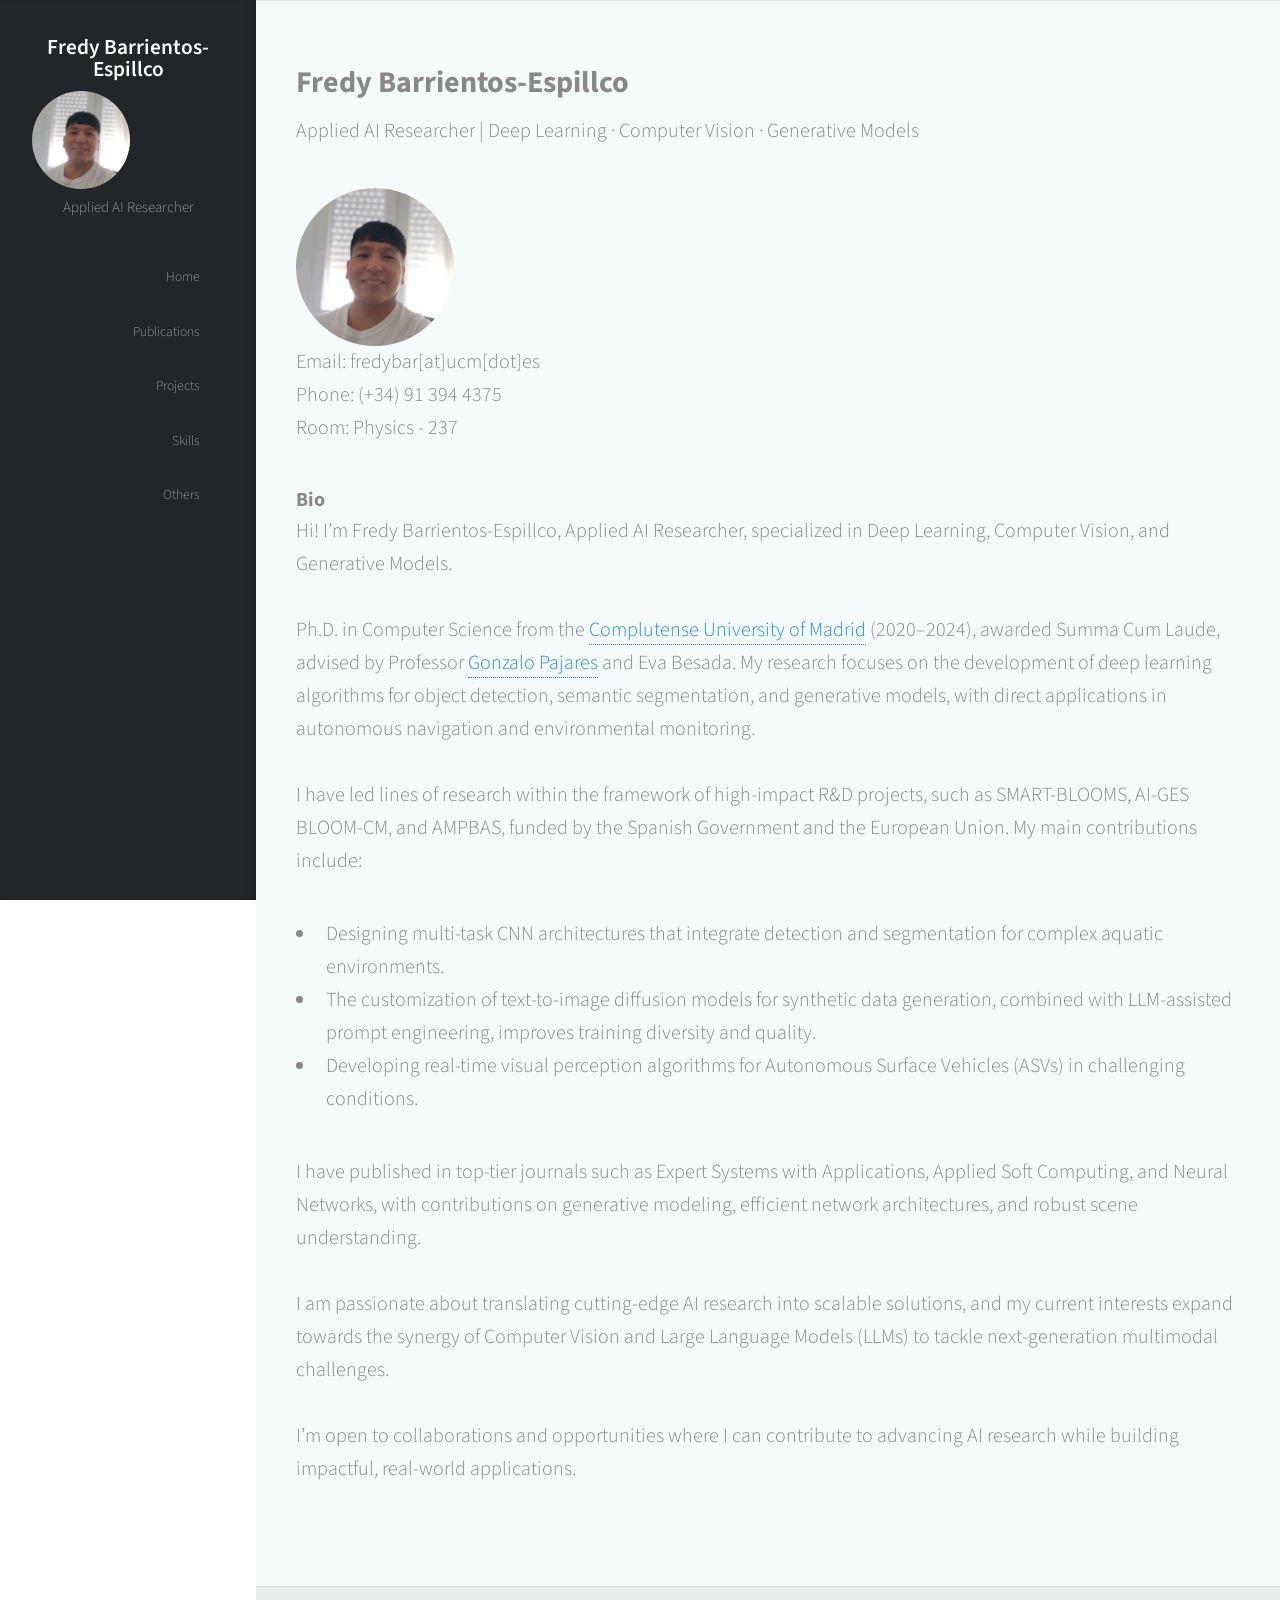
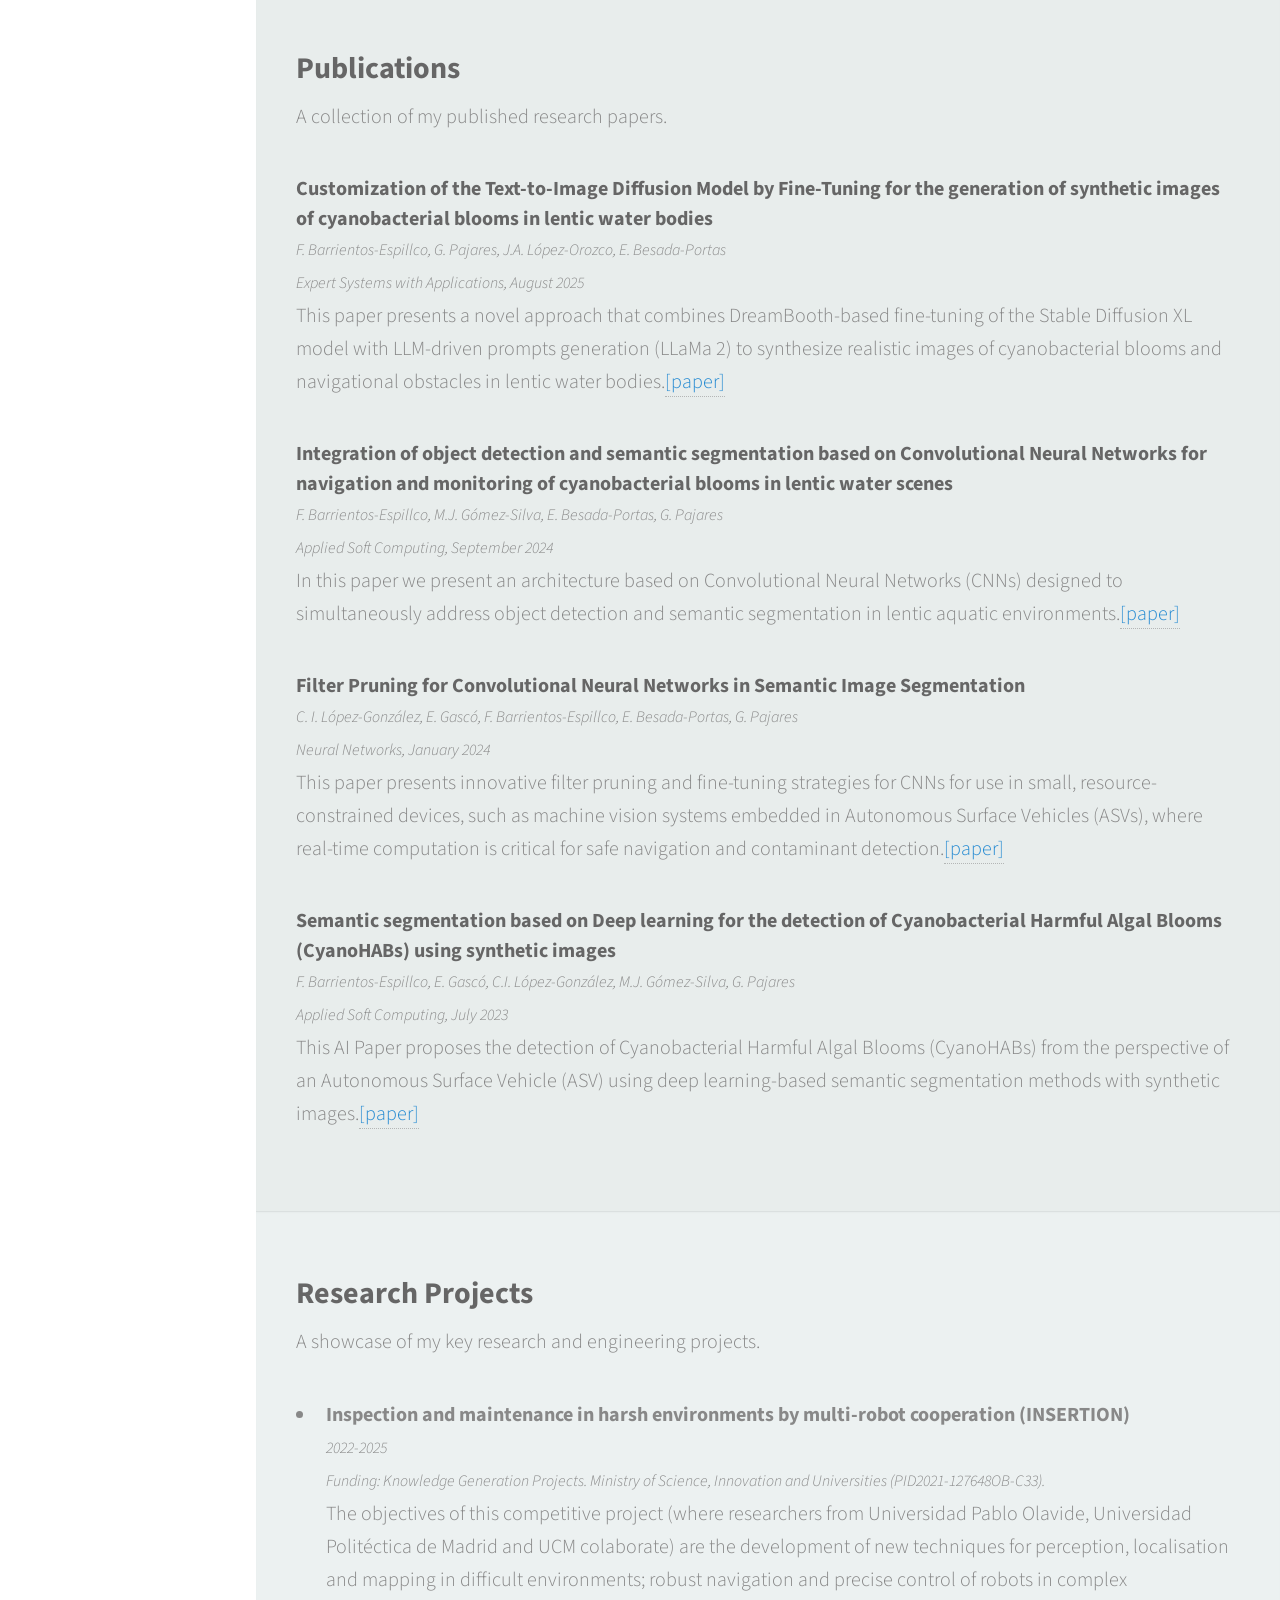
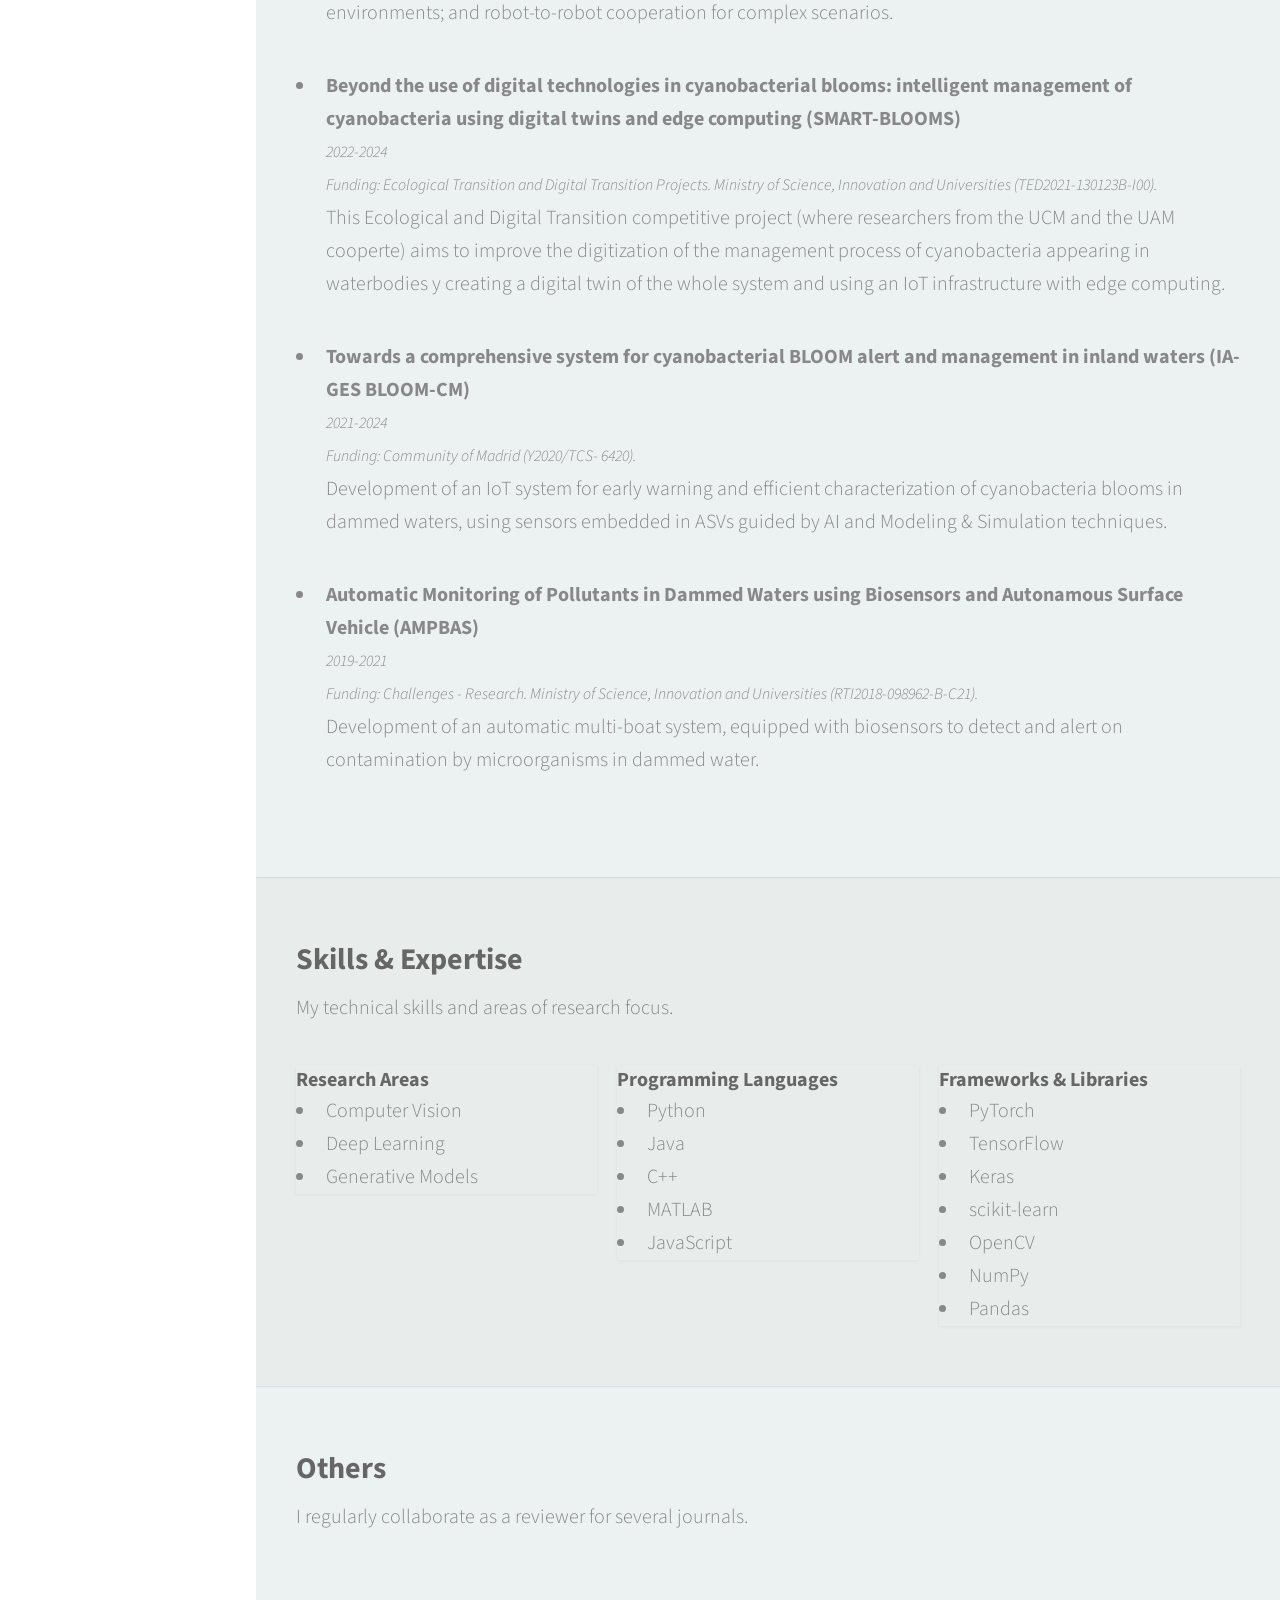
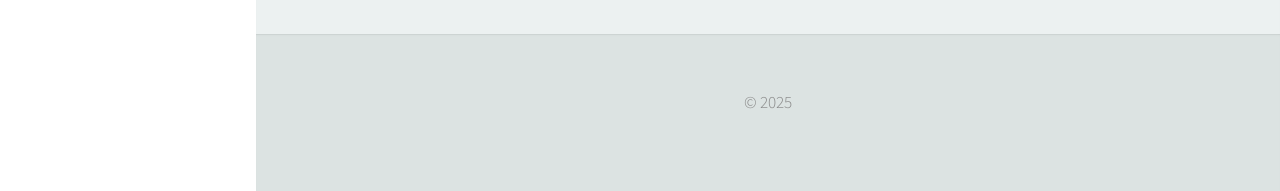
==== commit e60fd804: "Update index.html" ====
--- a/index.html
+++ b/index.html
@@ -17,7 +17,7 @@
 						<div id="logo">
 							<h1 id="title">Fredy Barrientos-Espillco</h1>
 							<span class="image avatar98"><img src="images/avatar2.jpg" alt="" /></span>
-							<p>Applied AI Research Scientist</p>
+							<p>Applied AI Researcher</p>
 						</div>
 
 					<!-- Nav -->
@@ -57,7 +57,7 @@
 							<header>
 								<h3>Fredy Barrientos-Espillco</h3>
 							</header>
-							<p>Applied AI Research Scientist | Deep Learning · Computer Vision · Generative Models</p>
+							<p>Applied AI Researcher | Deep Learning · Computer Vision · Generative Models</p>
 
 							<span class="image avatar158"><img src="images/avatar2.jpg" alt="" /></span>
 
@@ -71,7 +71,7 @@
 
 							<h4>Bio</h4>
 
-							<p>Hi! I’m Fredy Barrientos-Espillco, Applied AI Research Scientist, specialized in Deep Learning, Computer Vision, and Generative Models.<br><br>
+							<p>Hi! I’m Fredy Barrientos-Espillco, Applied AI Researcher, specialized in Deep Learning, Computer Vision, and Generative Models.<br><br>
 							Ph.D. in Computer Science from the <a href="http://www.ucm.es">Complutense University of Madrid</a> (2020–2024), awarded Summa Cum Laude, advised by Professor <a href="https://pajares6.wixsite.com/pajares">Gonzalo Pajares</a> and Eva Besada. My research focuses on the development of deep learning algorithms for object detection, semantic segmentation, and generative models, with direct applications in autonomous navigation and environmental monitoring.<br><br>
 							I have led lines of research within the framework of high-impact R&D projects, such as SMART-BLOOMS, AI-GES BLOOM-CM, and AMPBAS, funded by the Spanish Government and the European Union. My main contributions include:
 							<ul>
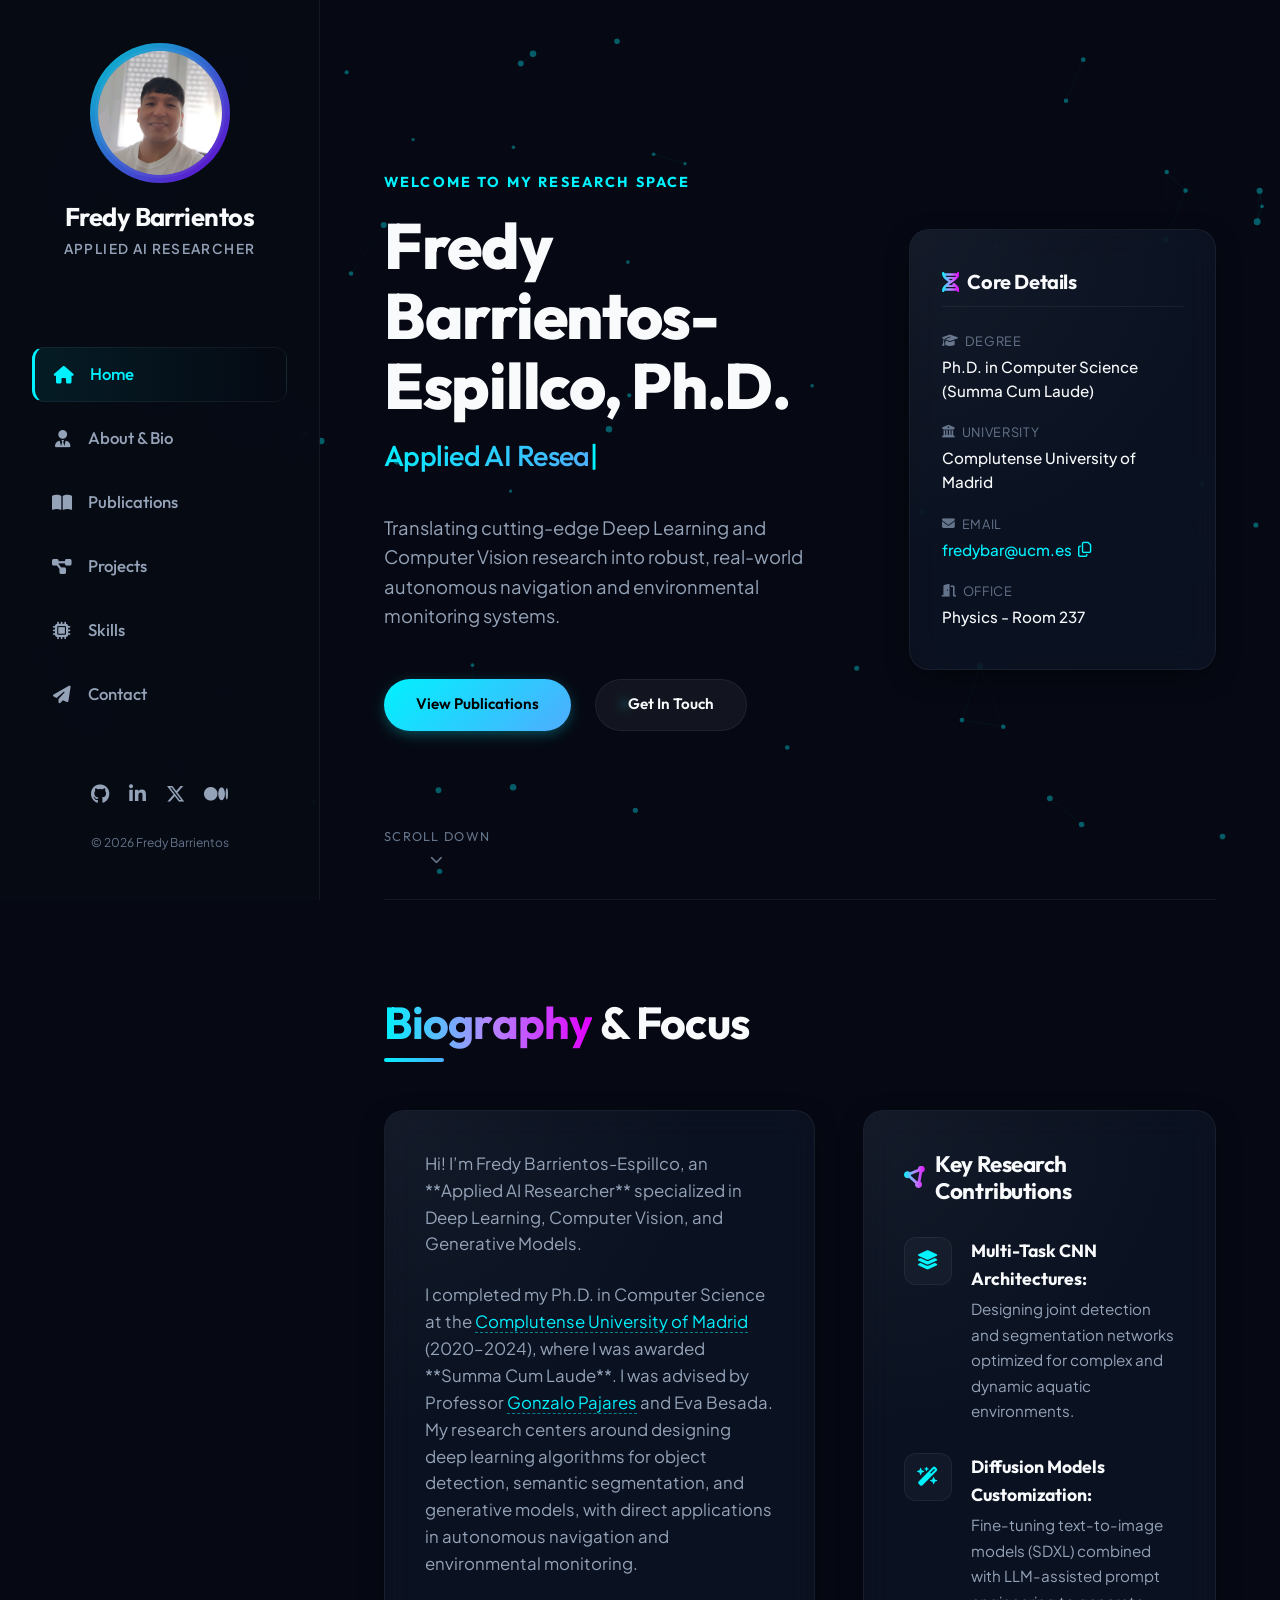
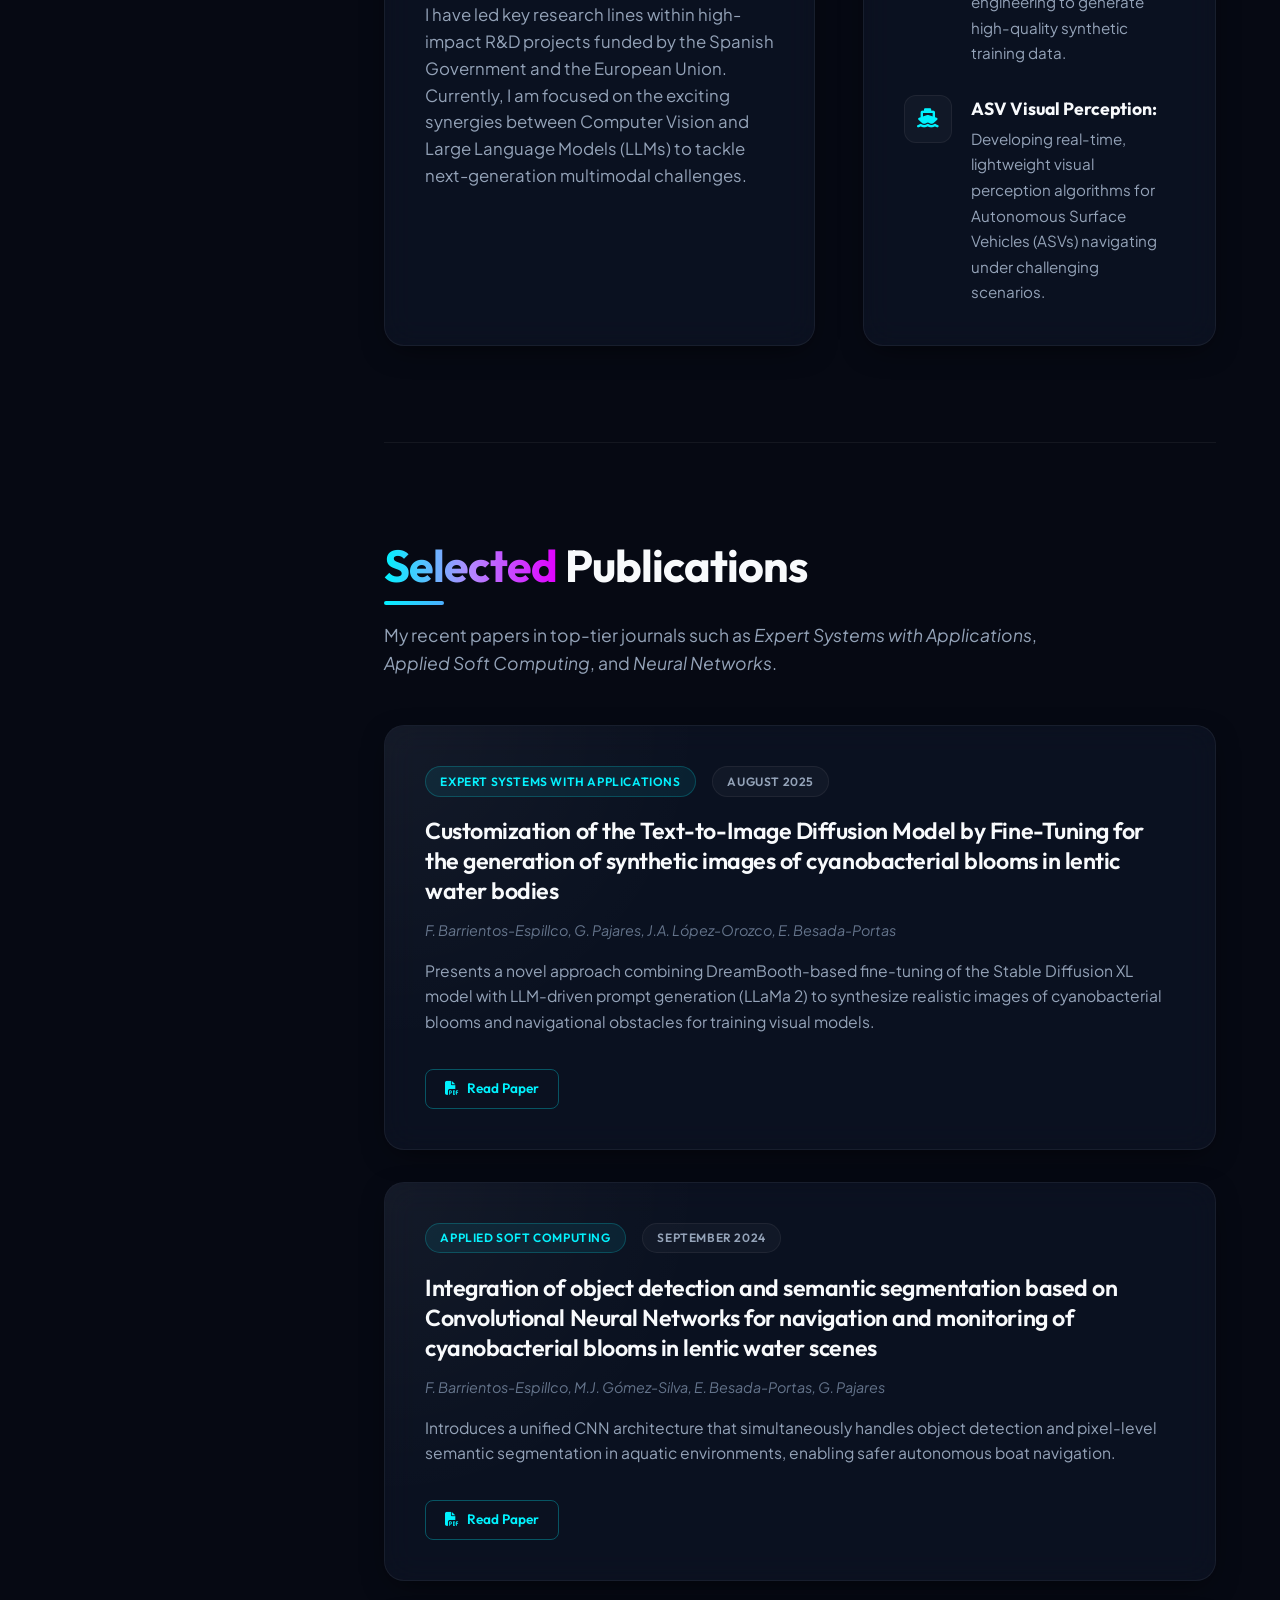
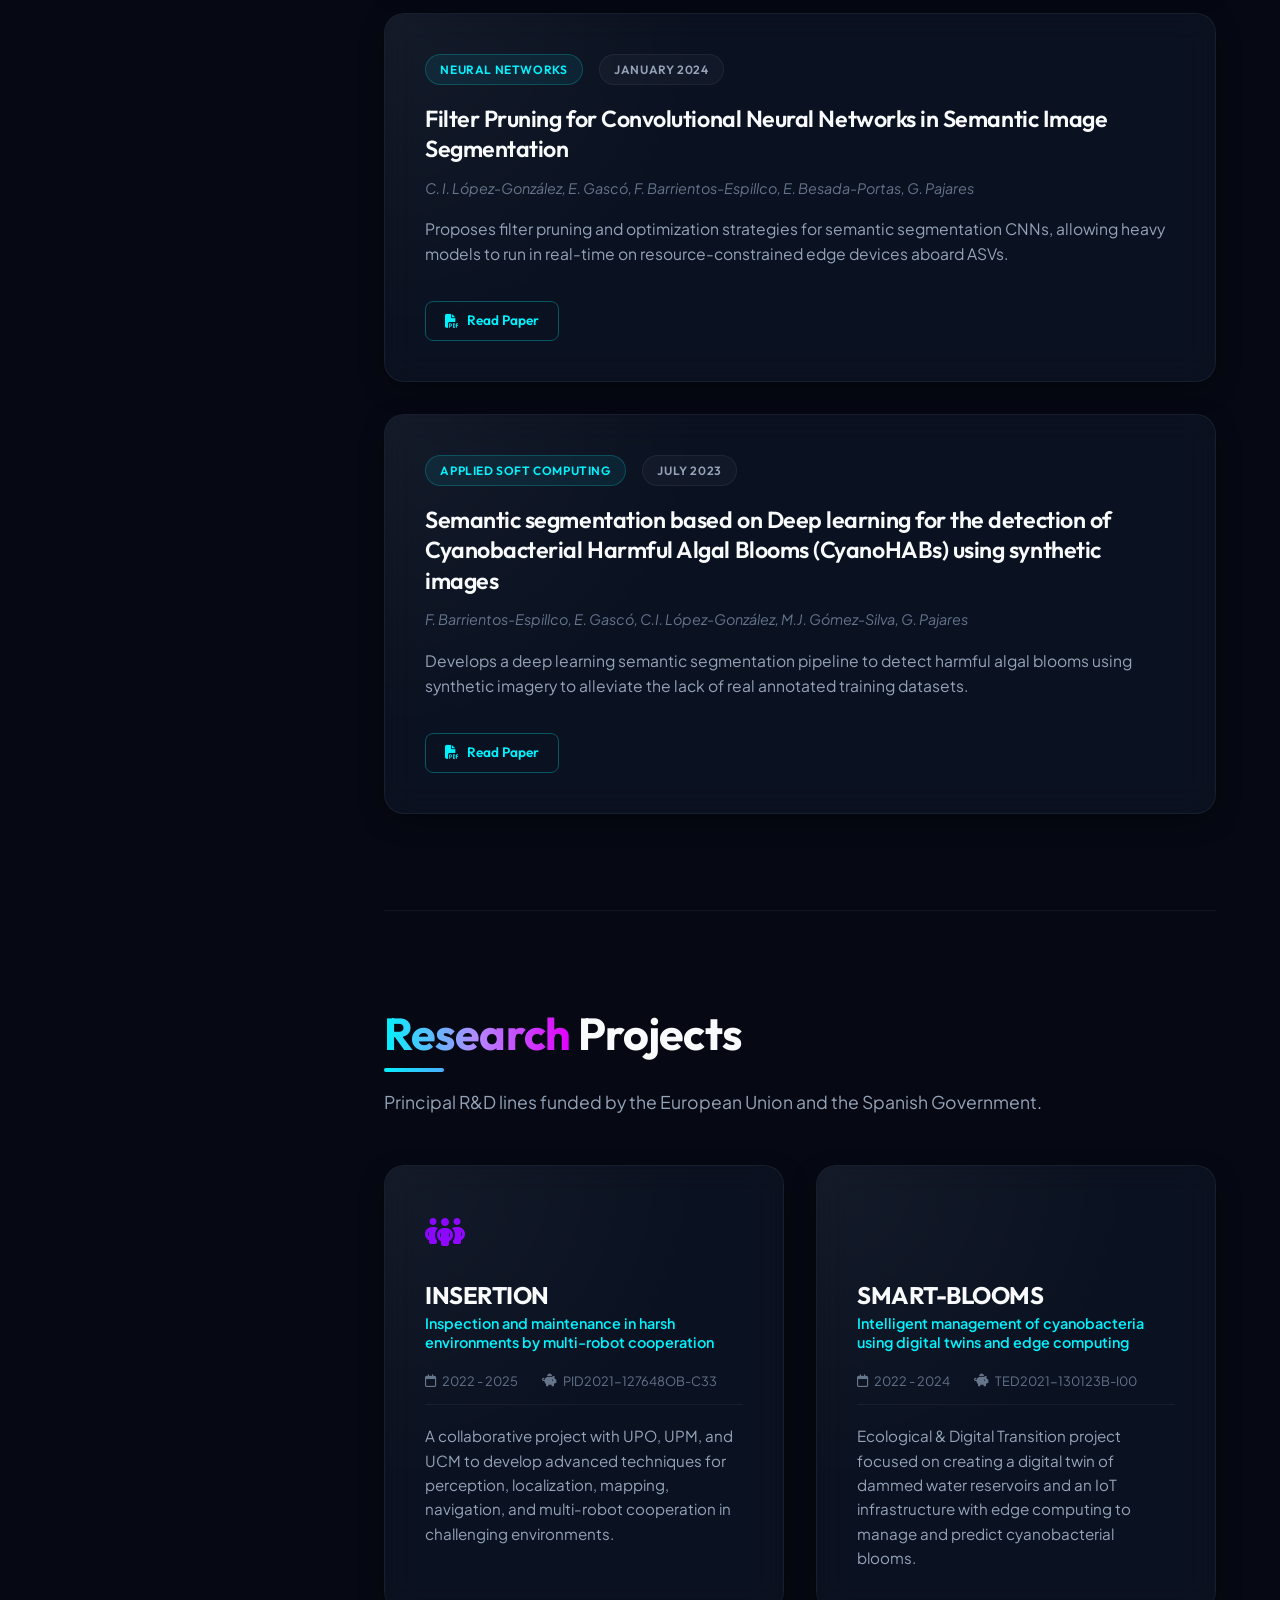
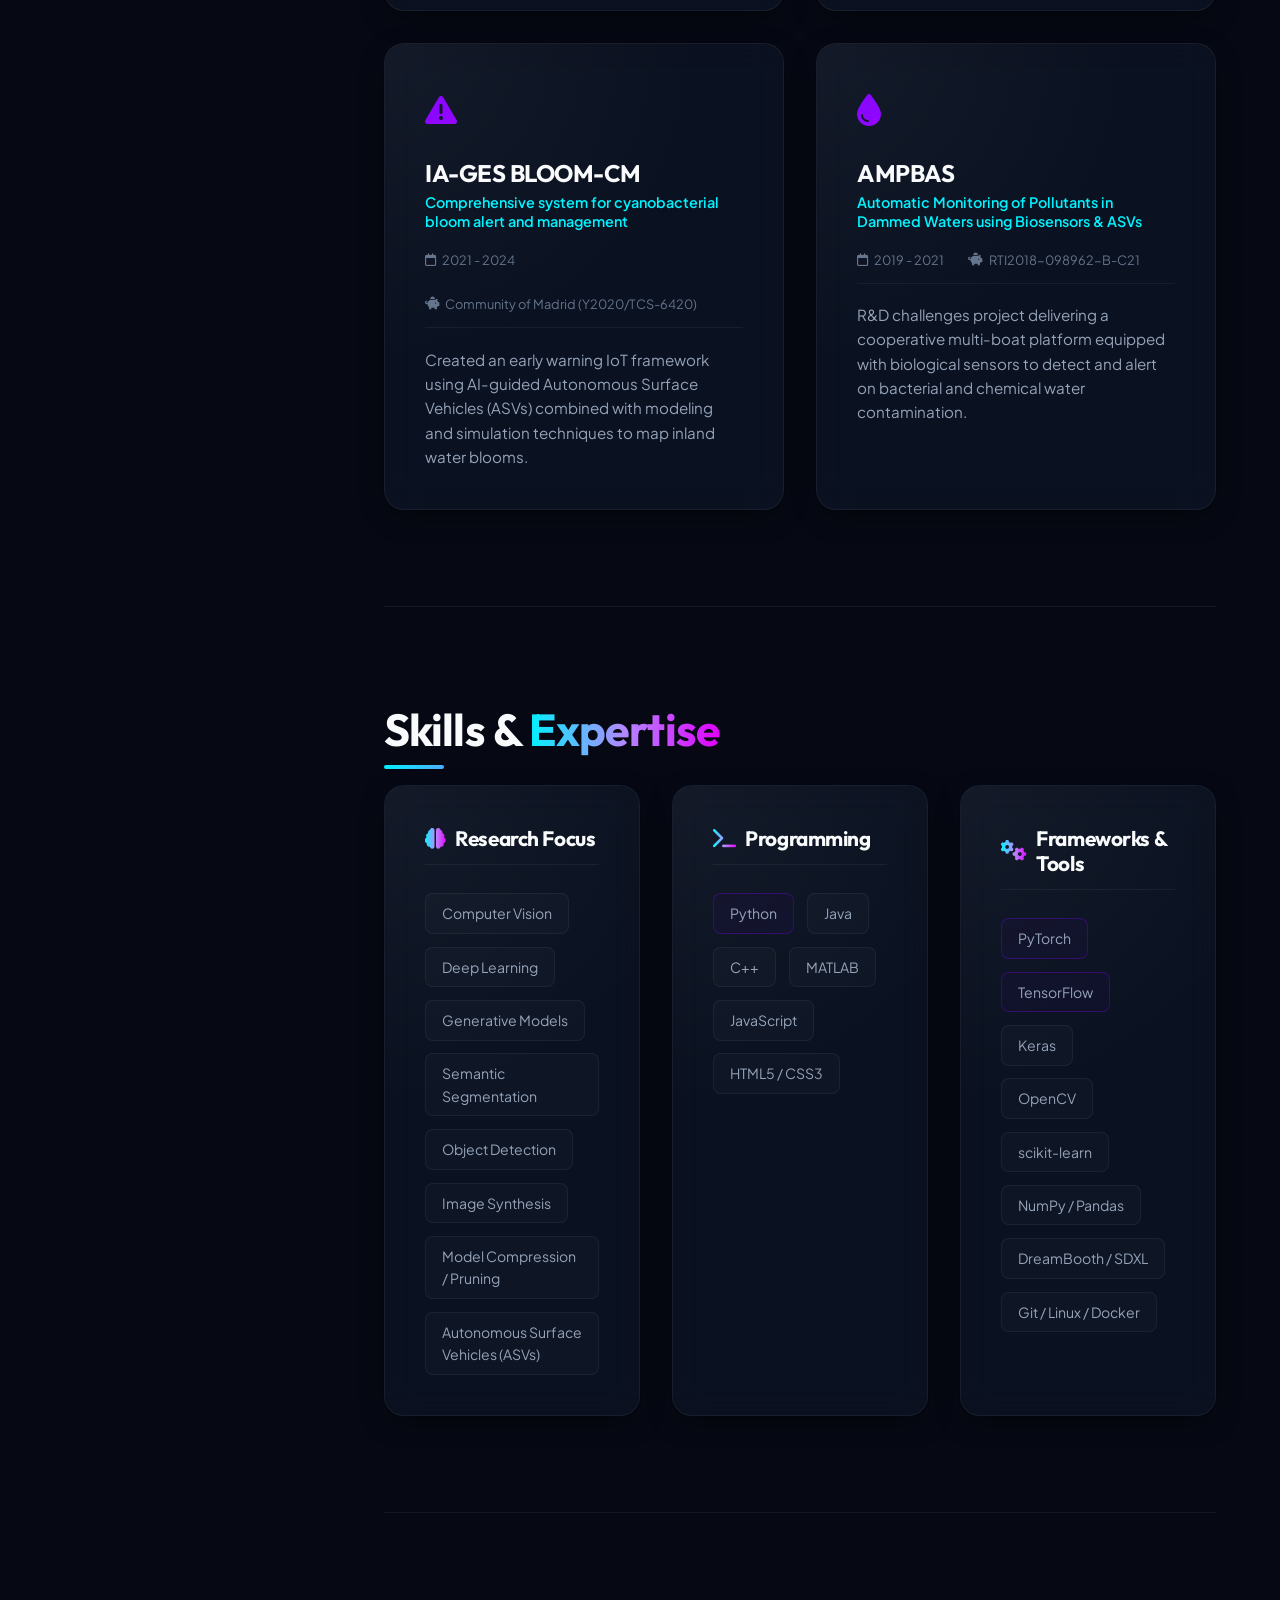
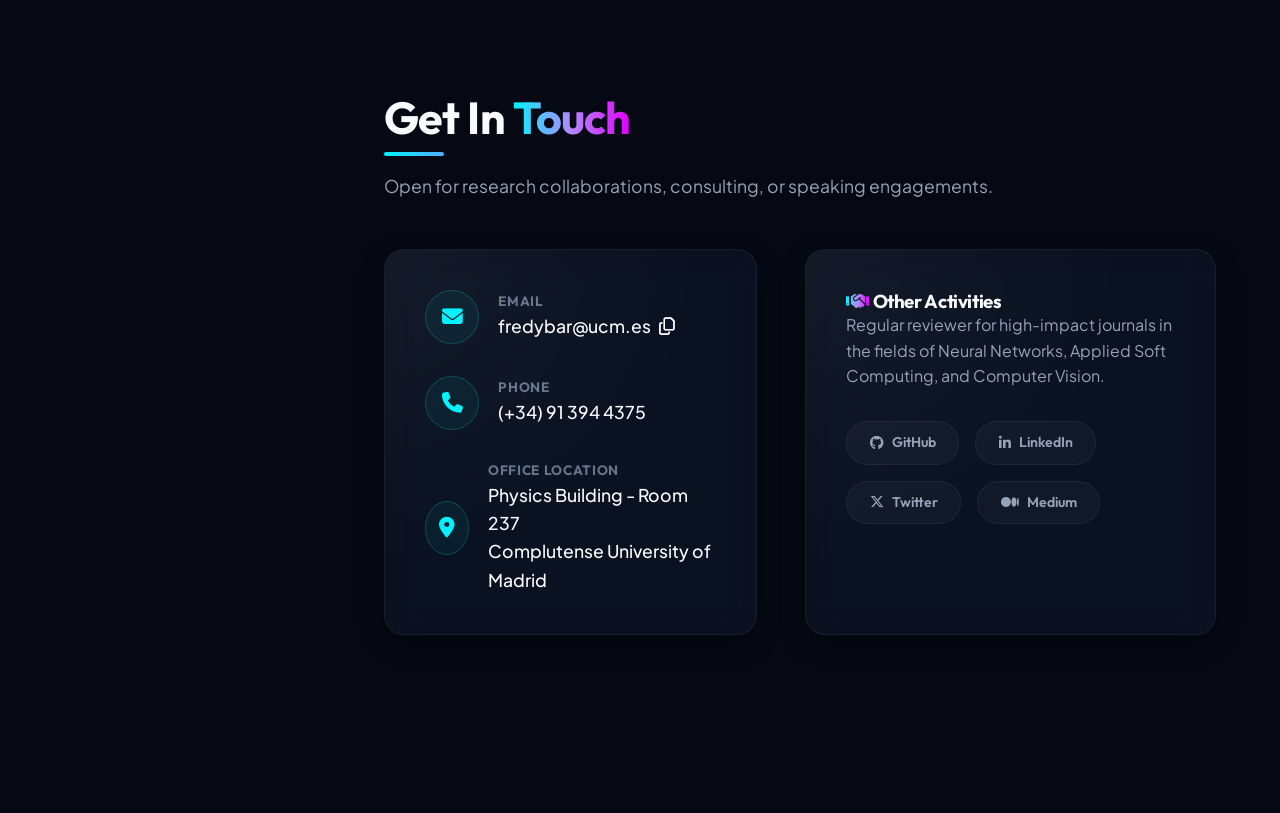
==== commit 97b8222a: "update" ====
--- a/index.html
+++ b/index.html
@@ -1,396 +1,426 @@
-<!DOCTYPE HTML>
-<html lang="en-us">
-	<head>
-		<title>Fredy Barrientos-Espillco</title>
-		<meta charset="utf-8" />
-		<meta name="viewport" content="width=device-width, initial-scale=1, user-scalable=no" />
-		<link rel="stylesheet" href="assets/css/main.css" />
-	</head>
-	<body class="is-preload">
-
-		<!-- Header -->
-			<div id="header">
-
-				<div class="top">
-
-					<!-- Logo -->
-						<div id="logo">
-							<h1 id="title">Fredy Barrientos-Espillco</h1>
-							<span class="image avatar98"><img src="images/avatar2.jpg" alt="" /></span>
-							<p>Applied AI Researcher</p>
-						</div>
-
-					<!-- Nav -->
-						<nav id="nav">
-							<ul>
-								<li><a href="#top" id="top-link"><span class="icon fa-home">Home</span></a></li>
-								<li><a href="#publications" id="publications-link"><span class="icon fa-book">Publications</span></a></li>
-								<li><a href="#projects" id="projects-link"><span class="icon fa-flask">Projects</span></a></li>
-								<li><a href="#skills" id="skills-link"><span class="icon fa-key">Skills</span></a></li>
-								<li><a href="#others" id="blog-link"><span class="icon fa-pencil">Others</span></a></li>
-							</ul>
-						</nav>
-
-				</div>
-
-				<div class="bottom">
-
-					<!-- Social Icons -->
-						<ul class="icons">
-							<li><a href="https://twitter.com/fbarrientose" class="icon fa-twitter"><span class="label">Twitter</span></a></li>
-							<li><a href="https://www.linkedin.com/in/fredybarrientos/" class="icon fa-linkedin"><span class="label">LinkedIn</span></a></li>
-							<li><a href="https://github.com/fbarrientos" class="icon fa-github"><span class="label">Github</span></a></li>
-							<li><a href="https://fbarrientose.medium.com/" class="icon fa-dribbble"><span class="label">Medium</span></a></li>
-						</ul>
-
-				</div>
-
-			</div>
-
-		<!-- Main -->
-			<div id="main" style="line-height: 1.65em; font-size: 20px;">
-
-				<!-- Intro -->
-					<section id="top" class="one dark cover">
-						<div class="container">
-
-							<header>
-								<h3>Fredy Barrientos-Espillco</h3>
-							</header>
-							<p>Applied AI Researcher | Deep Learning · Computer Vision · Generative Models</p>
-
-							<span class="image avatar158"><img src="images/avatar2.jpg" alt="" /></span>
-
-							<p>
-								Email: fredybar[at]ucm[dot]es 
-								<br />
-								Phone: (+34) 91 394 4375
-								<br />
-								Room: Physics - 237
-							</p>
-
-							<h4>Bio</h4>
-
-							<p>Hi! I’m Fredy Barrientos-Espillco, Applied AI Researcher, specialized in Deep Learning, Computer Vision, and Generative Models.<br><br>
-							Ph.D. in Computer Science from the <a href="http://www.ucm.es">Complutense University of Madrid</a> (2020–2024), awarded Summa Cum Laude, advised by Professor <a href="https://pajares6.wixsite.com/pajares">Gonzalo Pajares</a> and Eva Besada. My research focuses on the development of deep learning algorithms for object detection, semantic segmentation, and generative models, with direct applications in autonomous navigation and environmental monitoring.<br><br>
-							I have led lines of research within the framework of high-impact R&D projects, such as SMART-BLOOMS, AI-GES BLOOM-CM, and AMPBAS, funded by the Spanish Government and the European Union. My main contributions include:
-							<ul>
-								<li>
-									Designing multi-task CNN architectures that integrate detection and segmentation for complex aquatic environments.
-								</li>
-								<li>
-									The customization of text-to-image diffusion models for synthetic data generation, combined with LLM-assisted prompt engineering, improves training diversity and quality.
-								</li>
-								<li>
-									Developing real-time visual perception algorithms for Autonomous Surface Vehicles (ASVs) in challenging conditions.
-								</li>
-							</ul>
-							I have published in top-tier journals such as Expert Systems with Applications, Applied Soft Computing, and Neural Networks, with contributions on generative modeling, efficient network architectures, and robust scene understanding.<br><br>
-							I am passionate about translating cutting-edge AI research into scalable solutions, and my current interests expand towards the synergy of Computer Vision and Large Language Models (LLMs) to tackle next-generation multimodal challenges.<br><br>
-							I’m open to collaborations and opportunities where I can contribute to advancing AI research while building impactful, real-world applications.</p>
-
-						</div>
-					</section>
-
-				<!-- Publications -->
-					<section id="publications" class="two">
-						<div class="container">
-
-							<header>
-								<h3>Publications</h3>
-							</header>
-							<p>
-								A collection of my published research papers.
-							</p>
-							<h4>
-								Customization of the Text-to-Image Diffusion Model by Fine-Tuning for the generation of synthetic images of cyanobacterial blooms in lentic water bodies
-							</h4>
-							<p style="margin-bottom: 0; font-size: 16px;">
-								<i>F. Barrientos-Espillco, G. Pajares, J.A. López-Orozco, E. Besada-Portas</i>
-							</p>
-							<p style="margin-bottom: 0; font-size: 16px;">
-								<i>Expert Systems with Applications, August 2025</i>
-							</p>
-							<p>
-								This paper presents a novel approach that combines DreamBooth-based fine-tuning of the Stable Diffusion XL model with LLM-driven prompts generation (LLaMa 2) to synthesize realistic images of cyanobacterial blooms and navigational obstacles in lentic water bodies.<a href="https://doi.org/10.1016/j.eswa.2025.128169" target="_blank">[paper]</a>
-							</p>
-
-							<h4>
-								Integration of object detection and semantic segmentation based on Convolutional Neural Networks for navigation and monitoring of cyanobacterial blooms in lentic water scenes
-							</h4>
-							<p style="margin-bottom: 0; font-size: 16px;">
-								<i>F. Barrientos-Espillco, M.J. Gómez-Silva, E. Besada-Portas, G. Pajares</i>
-							</p>
-							<p style="margin-bottom: 0; font-size: 16px;">
-								<i>Applied Soft Computing, September 2024</i>
-							</p>
-							<p>
-								In this paper we present an architecture based on Convolutional Neural Networks (CNNs) designed to simultaneously address object detection and semantic segmentation in lentic aquatic environments.<a href="https://doi.org/10.1016/j.asoc.2024.111849" target="_blank">[paper]</a>
-							</p>
-
-							<h4>
-								Filter Pruning for Convolutional Neural Networks in Semantic Image Segmentation
-							</h4>
-							<p style="margin-bottom: 0; font-size: 16px;">
-								<i>C. I. López-González, E. Gascó, F. Barrientos-Espillco, E. Besada-Portas, G. Pajares</i>
-							</p>
-							<p style="margin-bottom: 0; font-size: 16px;">
-								<i>Neural Networks, January 2024</i>
-							</p>
-							<p>
-								This paper presents innovative filter pruning and fine-tuning strategies for CNNs for use in small, resource-constrained devices, such as machine vision systems embedded in Autonomous Surface Vehicles (ASVs), where real-time computation is critical for safe navigation and contaminant detection.<a href="https://doi.org/10.1016/j.neunet.2023.11.010" target="_blank">[paper]</a>
-							</p>
-
-							<h4>
-								Semantic segmentation based on Deep learning for the detection of Cyanobacterial Harmful Algal Blooms (CyanoHABs) using synthetic images
-							</h4>
-							<p style="margin-bottom: 0; font-size: 16px;">
-								<i>F. Barrientos-Espillco, E. Gascó, C.I. López-González, M.J. Gómez-Silva, G. Pajares</i>
-							</p>
-							<p style="margin-bottom: 0; font-size: 16px;">
-								<i>Applied Soft Computing, July 2023</i>
-							</p>
-							<p>
-								This AI Paper proposes the detection of Cyanobacterial Harmful Algal Blooms (CyanoHABs) from the perspective of an Autonomous Surface Vehicle (ASV) using deep learning-based semantic segmentation methods with synthetic images.<a href="https://doi.org/10.1016/j.asoc.2023.110315" target="_blank">[paper]</a>
-							</p>
-							<!--
-							<ul>
-								<li>
-									May. 2025: Customization of the Text-to-Image Diffusion Model by Fine-Tuning for the generation of synthetic images of cyanobacterial blooms in lentic water bodies [Expert Systems with Applications (Accepted and published)]<a href="https://doi.org/10.1016/j.eswa.2025.128169" target="_blank">[paper]</a>
-								</li>
-								<li>
-									Jun. 2024: Integration of object detection and semantic segmentation based on Convolutional Neural Networks for navigation and monitoring of cyanobacterial blooms in lentic water scenes [Applied Soft Computing (Accepted and published)]<a href="https://doi.org/10.1016/j.asoc.2024.111849" target="_blank">[paper]</a>
-								</li>
-								<li>
-									Nov. 2023: Filter Pruning for Convolutional Neural Networks in Semantic Image Segmentation [Neural Networks (Accepted and published)]<a href="https://doi.org/10.1016/j.neunet.2023.11.010" target="_blank">[paper]</a>
-								</li>
-								<li>
-									Apr. 2023: Semantic segmentation based on Deep learning for the detection of Cyanobacterial Harmful Algal Blooms (CyanoHABs) using synthetic images [Applied Soft Computing (Accepted and published)]<a href="https://doi.org/10.1016/j.asoc.2023.110315" target="_blank">[paper]</a>
-								</li>
-							</ul>
-							-->
-
-							<div class="row">
-								<!--
-								<div class="col-4 col-12-mobile">
-									<article class="item">
-										<a href="#" class="image fit"><img src="images/pic02.jpg" alt="" /></a>
-										<header>
-											<h3>Ipsum Feugiat</h3>
-										</header>
-									</article>
-									<article class="item">
-										<a href="#" class="image fit"><img src="images/pic03.jpg" alt="" /></a>
-										<header>
-											<h3>Rhoncus Semper</h3>
-										</header>
-									</article>
-								</div>
-								<div class="col-4 col-12-mobile">
-									<article class="item">
-										<a href="#" class="image fit"><img src="images/pic04.jpg" alt="" /></a>
-										<header>
-											<h3>Magna Nullam</h3>
-										</header>
-									</article>
-									<article class="item">
-										<a href="#" class="image fit"><img src="images/pic05.jpg" alt="" /></a>
-										<header>
-											<h3>Natoque Vitae</h3>
-										</header>
-									</article>
-								</div>
-								<div class="col-4 col-12-mobile">
-									<article class="item">
-										<a href="#" class="image fit"><img src="images/pic06.jpg" alt="" /></a>
-										<header>
-											<h3>Dolor Penatibus</h3>
-										</header>
-									</article>
-									<article class="item">
-										<a href="#" class="image fit"><img src="images/pic07.jpg" alt="" /></a>
-										<header>
-											<h3>Orci Convallis</h3>
-										</header>
-									</article>
-								</div>
-								-->
-							</div>
-
-						</div>
-					</section>
-
-				<!-- Projects -->
-					<section id="projects" class="three">
-						<div class="container">
-
-							<header>
-								<h3>Research Projects</h3>
-							</header>
-							<p>
-								A showcase of my key research and engineering projects.
-							</p>
-							<!--
-							<a href="#" class="image featured"><img src="images/pic08.jpg" alt="" /></a>
-							-->
-							<ul>
-								<li>
-									<p style="font-weight: bold; margin-bottom: 0;"> Inspection and maintenance in harsh environments by multi-robot cooperation (INSERTION)
-									</p>
-									
-									<p style="margin-bottom: 0; font-size: 16px;">
-										<i>2022-2025</i>
-									</p>
-									<p style="margin-bottom: 0; font-size: 16px;">
-										<i>Funding: Knowledge Generation Projects. Ministry of Science, Innovation and Universities (PID2021-127648OB-C33).</i>
-									</p>
-									<p>
-										The objectives of this competitive project (where researchers from Universidad Pablo Olavide, Universidad Politéctica de Madrid and UCM colaborate) are the development of new techniques for perception, localisation and mapping in difficult environments; robust navigation and precise control of robots in complex environments; and robot-to-robot cooperation for complex scenarios.
-									</p>
-								</li>
-								<li>
-									<p style="font-weight: bold; margin-bottom: 0;"> Beyond the use of digital technologies in cyanobacterial blooms: intelligent management of cyanobacteria using digital twins and edge computing (SMART-BLOOMS)
-									</p>
-									
-									<p style="margin-bottom: 0; font-size: 16px;">
-										<i>2022-2024</i>
-									</p>
-									<p style="margin-bottom: 0; font-size: 16px;">
-										<i>Funding: Ecological Transition and Digital Transition Projects. Ministry of Science, Innovation and Universities (TED2021-130123B-I00).</i>
-									</p>
-									<p>
-										This Ecological and Digital Transition competitive project (where researchers from the UCM and the UAM cooperte) aims to improve the digitization of the management process of cyanobacteria appearing in waterbodies y creating a digital twin of the whole system and using an IoT infrastructure with edge computing.
-									</p>
-								</li>
-								<li>
-									<p style="font-weight: bold; margin-bottom: 0;"> Towards a comprehensive system for cyanobacterial BLOOM alert and management in inland waters (IA-GES BLOOM-CM)
-									</p>
-									
-									<p style="margin-bottom: 0; font-size: 16px;">
-										<i>2021-2024</i>
-									</p>
-									<p style="margin-bottom: 0; font-size: 16px;">
-										<i>Funding: Community of Madrid (Y2020/TCS- 6420).</i>
-									</p>
-									<p>
-										Development of an IoT system for early warning and efficient characterization of cyanobacteria blooms in dammed waters, using sensors embedded in ASVs guided by AI and Modeling & Simulation techniques.
-									</p>
-								</li>
-								<li>
-									<p style="font-weight: bold; margin-bottom: 0;"> Automatic Monitoring of Pollutants in Dammed Waters using Biosensors and Autonamous Surface Vehicle (AMPBAS)
-									</p>
-									
-									<p style="margin-bottom: 0; font-size: 16px;">
-										<i>2019-2021</i>
-									</p>
-									<p style="margin-bottom: 0; font-size: 16px;">
-										<i>Funding: Challenges - Research. Ministry of Science, Innovation and Universities (RTI2018-098962-B-C21).</i>
-									</p>
-									<p>
-										Development of an automatic multi-boat system, equipped with biosensors to detect and alert on contamination by microorganisms in dammed water.
-									</p>
-								</li>
-							</ul>
-
-						</div>
-					</section>
-
-				<!-- Skills -->
-					<section id="skills" class="four">
-						<div class="container">
-
-							<header>
-								<h3>Skills & Expertise</h3>
-							</header>
-							<p>
-								My technical skills and areas of research focus.
-							</p>
-							<!--
-							<a href="#" class="image featured"><img src="images/pic08.jpg" alt="" /></a>
-							-->
-							<div class="row">
-								
-								<div class="col-4 col-12-mobile">
-									<article class="item">
-										<h4>Research Areas</h4>
-										<ul>
-											<li>Computer Vision</li>
-											<li>Deep Learning</li>
-											<li>Generative Models</li>
-										</ul>
-									</article>
-								</div>
-								<div class="col-4 col-12-mobile">
-									<article class="item">
-										<h4>
-											Programming Languages
-										</h4>
-										<ul>
-											<li>Python</li>
-											<li>Java</li>
-											<li>C++</li>
-											<li>MATLAB</li>
-											<li>JavaScript</li>
-										</ul>
-									</article>
-								</div>
-								<div class="col-4 col-12-mobile">
-									<article class="item">
-										<h4>
-											Frameworks & Libraries
-										</h4>
-										<ul>
-											<li>PyTorch</li>
-											<li>TensorFlow</li>
-											<li>Keras</li>
-											<li>scikit-learn</li>
-											<li>OpenCV</li>
-											<li>NumPy</li>
-											<li>Pandas</li>
-										</ul>
-									</article>
-								</div>
-								
-							</div>
-
-						</div>
-					</section>
-
-				<!-- About Me -->
-					<section id="others" class="five">
-						<div class="container">
-
-							<header>
-								<h3>Others</h3>
-							</header>
-							<!--
-							<a href="#" class="image featured"><img src="images/pic08.jpg" alt="" /></a>
-							-->
-							<p>I regularly collaborate as a reviewer for several journals.</p>
-
-						</div>
-					</section>
-
-			</div>
-
-		<!-- Footer -->
-			<div id="footer">
-
-				<!-- Copyright -->
-					<ul class="copyright">
-						<li>&copy; 2025</li><li>
-					</ul>
-
-			</div>
-
-		<!-- Scripts -->
-			<script src="assets/js/jquery.min.js"></script>
-			<script src="assets/js/jquery.scrolly.min.js"></script>
-			<script src="assets/js/jquery.scrollex.min.js"></script>
-			<script src="assets/js/browser.min.js"></script>
-			<script src="assets/js/breakpoints.min.js"></script>
-			<script src="assets/js/util.js"></script>
-			<script src="assets/js/main.js"></script>
-
-	</body>
-</html>+<!DOCTYPE html>
+<html lang="en">
+<head>
+    <meta charset="UTF-8">
+    <meta name="viewport" content="width=device-width, initial-scale=1.0">
+    <title>Fredy Barrientos-Espillco | Applied AI Researcher</title>
+    <meta name="description" content="Portfolio of Fredy Barrientos-Espillco, Ph.D. Applied AI Researcher specializing in Deep Learning, Computer Vision, and Generative Models.">
+    <meta name="keywords" content="Fredy Barrientos-Espillco, AI Researcher, Deep Learning, Computer Vision, Generative Models, Diffusion Models, Ph.D. Computer Science">
+    
+    <!-- Open Graph / Facebook -->
+    <meta property="og:type" content="website">
+    <meta property="og:url" content="https://fbarrientos.github.io/">
+    <meta property="og:title" content="Fredy Barrientos-Espillco | Applied AI Researcher">
+    <meta property="og:description" content="Ph.D. in Computer Science. Advancing deep learning, computer vision, and generative models for autonomous systems and environmental monitoring.">
+    <meta property="og:image" content="images/avatar2.jpg">
+
+    <!-- Twitter -->
+    <meta property="twitter:card" content="summary_large_image">
+    <meta property="twitter:url" content="https://fbarrientos.github.io/">
+    <meta property="twitter:title" content="Fredy Barrientos-Espillco | Applied AI Researcher">
+    <meta property="twitter:description" content="Ph.D. in Computer Science. Advancing deep learning, computer vision, and generative models for autonomous systems and environmental monitoring.">
+    <meta property="twitter:image" content="images/avatar2.jpg">
+
+    <!-- Google Fonts -->
+    <link rel="preconnect" href="https://fonts.googleapis.com">
+    <link rel="preconnect" href="https://fonts.gstatic.com" crossorigin>
+    <link href="https://fonts.googleapis.com/css2?family=Outfit:wght@300;400;500;600;700;800&family=Plus+Jakarta+Sans:wght@300;400;500;600;700&display=swap" rel="stylesheet">
+    
+    <!-- FontAwesome Icons -->
+    <link rel="stylesheet" href="https://cdnjs.cloudflare.com/ajax/libs/font-awesome/6.4.0/css/all.min.css">
+    
+    <!-- CSS Stylesheet -->
+    <link rel="stylesheet" href="styles.css">
+</head>
+<body>
+    <!-- Interactive Background Canvas -->
+    <canvas id="neuralCanvas"></canvas>
+
+    <!-- Sidebar Navigation (Desktop) / Floating Menu (Mobile) -->
+    <nav class="sidebar" id="sidebarMenu">
+        <div class="sidebar-header">
+            <div class="avatar-container">
+                <img src="images/avatar2.jpg" alt="Fredy Barrientos-Espillco" class="profile-avatar" onerror="this.src='https://api.dicebear.com/7.x/bottts/svg?seed=Fredy&backgroundColor=0d0f14'">
+                <div class="avatar-ring"></div>
+            </div>
+            <h1 class="nav-name">Fredy Barrientos</h1>
+            <p class="nav-tagline">Applied AI Researcher</p>
+        </div>
+        
+        <ul class="nav-links">
+            <li><a href="#home" class="nav-item active" id="nav-home"><i class="fa-solid fa-house"></i> <span>Home</span></a></li>
+            <li><a href="#bio" class="nav-item" id="nav-bio"><i class="fa-solid fa-user-tie"></i> <span>About & Bio</span></a></li>
+            <li><a href="#publications" class="nav-item" id="nav-publications"><i class="fa-solid fa-book-open"></i> <span>Publications</span></a></li>
+            <li><a href="#projects" class="nav-item" id="nav-projects"><i class="fa-solid fa-diagram-project"></i> <span>Projects</span></a></li>
+            <li><a href="#skills" class="nav-item" id="nav-skills"><i class="fa-solid fa-microchip"></i> <span>Skills</span></a></li>
+            <li><a href="#contact" class="nav-item" id="nav-contact"><i class="fa-solid fa-paper-plane"></i> <span>Contact</span></a></li>
+        </ul>
+
+        <div class="sidebar-footer">
+            <div class="social-icons">
+                <a href="https://github.com/fbarrientos" target="_blank" aria-label="GitHub"><i class="fa-brands fa-github"></i></a>
+                <a href="https://www.linkedin.com/in/fredybarrientos/" target="_blank" aria-label="LinkedIn"><i class="fa-brands fa-linkedin-in"></i></a>
+                <a href="https://twitter.com/fbarrientose" target="_blank" aria-label="Twitter"><i class="fa-brands fa-x-twitter"></i></a>
+                <a href="https://fbarrientose.medium.com/" target="_blank" aria-label="Medium"><i class="fa-brands fa-medium"></i></a>
+            </div>
+            <p class="copyright">&copy; 2026 Fredy Barrientos</p>
+        </div>
+    </nav>
+
+    <!-- Mobile Hamburger Toggle -->
+    <button class="mobile-toggle" id="mobileMenuBtn" aria-label="Toggle Menu">
+        <i class="fa-solid fa-bars"></i>
+    </button>
+
+    <!-- Main Content Container -->
+    <main class="content-wrapper">
+        
+        <!-- Hero / Home Section -->
+        <section id="home" class="hero-section section-active">
+            <div class="hero-grid">
+                <div class="hero-text-content">
+                    <span class="hero-greeting">Welcome to my research space</span>
+                    <h2 class="hero-title">Fredy Barrientos-Espillco, Ph.D.</h2>
+                    <h3 class="hero-subtitle">
+                        <span class="typewriter-text" id="typewriter"></span><span class="cursor">|</span>
+                    </h3>
+                    <p class="hero-lead">
+                        Translating cutting-edge Deep Learning and Computer Vision research into robust, real-world autonomous navigation and environmental monitoring systems.
+                    </p>
+                    <div class="hero-cta-group">
+                        <a href="#publications" class="btn btn-primary">View Publications</a>
+                        <a href="#contact" class="btn btn-secondary">Get In Touch</a>
+                    </div>
+                </div>
+                
+                <div class="quick-info-card glass-card">
+                    <h4 class="card-title"><i class="fa-solid fa-dna text-gradient"></i> Core Details</h4>
+                    <div class="info-list">
+                        <div class="info-item">
+                            <span class="info-label"><i class="fa-solid fa-graduation-cap"></i> Degree</span>
+                            <span class="info-value">Ph.D. in Computer Science (Summa Cum Laude)</span>
+                        </div>
+                        <div class="info-item">
+                            <span class="info-label"><i class="fa-solid fa-building-columns"></i> University</span>
+                            <span class="info-value">Complutense University of Madrid</span>
+                        </div>
+                        <div class="info-item">
+                            <span class="info-label"><i class="fa-solid fa-envelope"></i> Email</span>
+                            <span class="info-value email-click" id="copy-email-btn" title="Click to copy email">
+                                fredybar@ucm.es <i class="fa-regular fa-copy"></i>
+                            </span>
+                        </div>
+                        <div class="info-item">
+                            <span class="info-label"><i class="fa-solid fa-door-open"></i> Office</span>
+                            <span class="info-value">Physics - Room 237</span>
+                        </div>
+                    </div>
+                </div>
+            </div>
+            
+            <div class="scroll-down-indicator">
+                <span>Scroll Down</span>
+                <i class="fa-solid fa-chevron-down"></i>
+            </div>
+        </section>
+
+        <!-- About Me / Bio Section -->
+        <section id="bio" class="bio-section reveal-element">
+            <h2 class="section-title"><span class="text-gradient">Biography</span> & Focus</h2>
+            
+            <div class="bio-content-grid">
+                <div class="bio-main-text glass-card">
+                    <p>
+                        Hi! I’m Fredy Barrientos-Espillco, an **Applied AI Researcher** specialized in Deep Learning, Computer Vision, and Generative Models. 
+                    </p>
+                    <p>
+                        I completed my Ph.D. in Computer Science at the <a href="http://www.ucm.es" target="_blank" class="text-link">Complutense University of Madrid</a> (2020–2024), where I was awarded **Summa Cum Laude**. I was advised by Professor <a href="https://pajares6.wixsite.com/pajares" target="_blank" class="text-link">Gonzalo Pajares</a> and Eva Besada. My research centers around designing deep learning algorithms for object detection, semantic segmentation, and generative models, with direct applications in autonomous navigation and environmental monitoring.
+                    </p>
+                    <p>
+                        I have led key research lines within high-impact R&D projects funded by the Spanish Government and the European Union. Currently, I am focused on the exciting synergies between Computer Vision and Large Language Models (LLMs) to tackle next-generation multimodal challenges.
+                    </p>
+                </div>
+
+                <div class="contributions-panel glass-card">
+                    <h3 class="panel-subtitle"><i class="fa-solid fa-circle-nodes text-gradient"></i> Key Research Contributions</h3>
+                    <ul class="contributions-list">
+                        <li>
+                            <div class="icon-box"><i class="fa-solid fa-layer-group"></i></div>
+                            <div>
+                                <strong>Multi-Task CNN Architectures:</strong>
+                                <span>Designing joint detection and segmentation networks optimized for complex and dynamic aquatic environments.</span>
+                            </div>
+                        </li>
+                        <li>
+                            <div class="icon-box"><i class="fa-solid fa-wand-magic-sparkles"></i></div>
+                            <div>
+                                <strong>Diffusion Models Customization:</strong>
+                                <span>Fine-tuning text-to-image models (SDXL) combined with LLM-assisted prompt engineering to generate high-quality synthetic training data.</span>
+                            </div>
+                        </li>
+                        <li>
+                            <div class="icon-box"><i class="fa-solid fa-ship"></i></div>
+                            <div>
+                                <strong>ASV Visual Perception:</strong>
+                                <span>Developing real-time, lightweight visual perception algorithms for Autonomous Surface Vehicles (ASVs) navigating under challenging scenarios.</span>
+                            </div>
+                        </li>
+                    </ul>
+                </div>
+            </div>
+        </section>
+
+        <!-- Publications Section -->
+        <section id="publications" class="publications-section reveal-element">
+            <h2 class="section-title"><span class="text-gradient">Selected</span> Publications</h2>
+            <p class="section-desc">My recent papers in top-tier journals such as <i>Expert Systems with Applications</i>, <i>Applied Soft Computing</i>, and <i>Neural Networks</i>.</p>
+
+            <div class="publications-list">
+                
+                <!-- Publication 1 -->
+                <article class="publication-card glass-card">
+                    <div class="pub-header">
+                        <span class="pub-badge journal-badge">Expert Systems with Applications</span>
+                        <span class="pub-badge date-badge">August 2025</span>
+                    </div>
+                    <h3 class="pub-title">
+                        Customization of the Text-to-Image Diffusion Model by Fine-Tuning for the generation of synthetic images of cyanobacterial blooms in lentic water bodies
+                    </h3>
+                    <p class="pub-authors">F. Barrientos-Espillco, G. Pajares, J.A. López-Orozco, E. Besada-Portas</p>
+                    <p class="pub-summary">
+                        Presents a novel approach combining DreamBooth-based fine-tuning of the Stable Diffusion XL model with LLM-driven prompt generation (LLaMa 2) to synthesize realistic images of cyanobacterial blooms and navigational obstacles for training visual models.
+                    </p>
+                    <div class="pub-links">
+                        <a href="https://doi.org/10.1016/j.eswa.2025.128169" target="_blank" class="btn btn-inline"><i class="fa-solid fa-file-pdf"></i> Read Paper</a>
+                    </div>
+                </article>
+
+                <!-- Publication 2 -->
+                <article class="publication-card glass-card">
+                    <div class="pub-header">
+                        <span class="pub-badge journal-badge">Applied Soft Computing</span>
+                        <span class="pub-badge date-badge">September 2024</span>
+                    </div>
+                    <h3 class="pub-title">
+                        Integration of object detection and semantic segmentation based on Convolutional Neural Networks for navigation and monitoring of cyanobacterial blooms in lentic water scenes
+                    </h3>
+                    <p class="pub-authors">F. Barrientos-Espillco, M.J. Gómez-Silva, E. Besada-Portas, G. Pajares</p>
+                    <p class="pub-summary">
+                        Introduces a unified CNN architecture that simultaneously handles object detection and pixel-level semantic segmentation in aquatic environments, enabling safer autonomous boat navigation.
+                    </p>
+                    <div class="pub-links">
+                        <a href="https://doi.org/10.1016/j.asoc.2024.111849" target="_blank" class="btn btn-inline"><i class="fa-solid fa-file-pdf"></i> Read Paper</a>
+                    </div>
+                </article>
+
+                <!-- Publication 3 -->
+                <article class="publication-card glass-card">
+                    <div class="pub-header">
+                        <span class="pub-badge journal-badge">Neural Networks</span>
+                        <span class="pub-badge date-badge">January 2024</span>
+                    </div>
+                    <h3 class="pub-title">
+                        Filter Pruning for Convolutional Neural Networks in Semantic Image Segmentation
+                    </h3>
+                    <p class="pub-authors">C. I. López-González, E. Gascó, F. Barrientos-Espillco, E. Besada-Portas, G. Pajares</p>
+                    <p class="pub-summary">
+                        Proposes filter pruning and optimization strategies for semantic segmentation CNNs, allowing heavy models to run in real-time on resource-constrained edge devices aboard ASVs.
+                    </p>
+                    <div class="pub-links">
+                        <a href="https://doi.org/10.1016/j.neunet.2023.11.010" target="_blank" class="btn btn-inline"><i class="fa-solid fa-file-pdf"></i> Read Paper</a>
+                    </div>
+                </article>
+
+                <!-- Publication 4 -->
+                <article class="publication-card glass-card">
+                    <div class="pub-header">
+                        <span class="pub-badge journal-badge">Applied Soft Computing</span>
+                        <span class="pub-badge date-badge">July 2023</span>
+                    </div>
+                    <h3 class="pub-title">
+                        Semantic segmentation based on Deep learning for the detection of Cyanobacterial Harmful Algal Blooms (CyanoHABs) using synthetic images
+                    </h3>
+                    <p class="pub-authors">F. Barrientos-Espillco, E. Gascó, C.I. López-González, M.J. Gómez-Silva, G. Pajares</p>
+                    <p class="pub-summary">
+                        Develops a deep learning semantic segmentation pipeline to detect harmful algal blooms using synthetic imagery to alleviate the lack of real annotated training datasets.
+                    </p>
+                    <div class="pub-links">
+                        <a href="https://doi.org/10.1016/j.asoc.2023.110315" target="_blank" class="btn btn-inline"><i class="fa-solid fa-file-pdf"></i> Read Paper</a>
+                    </div>
+                </article>
+            </div>
+        </section>
+
+        <!-- Projects Section -->
+        <section id="projects" class="projects-section reveal-element">
+            <h2 class="section-title"><span class="text-gradient">Research</span> Projects</h2>
+            <p class="section-desc">Principal R&D lines funded by the European Union and the Spanish Government.</p>
+
+            <div class="projects-grid">
+                
+                <!-- Project 1 -->
+                <div class="project-card glass-card">
+                    <div class="project-icon"><i class="fa-solid fa-people-group"></i></div>
+                    <h3 class="project-title">INSERTION</h3>
+                    <p class="project-subtitle">Inspection and maintenance in harsh environments by multi-robot cooperation</p>
+                    <div class="project-meta">
+                        <span><i class="fa-regular fa-calendar"></i> 2022 - 2025</span>
+                        <span><i class="fa-solid fa-piggy-bank"></i> PID2021-127648OB-C33</span>
+                    </div>
+                    <p class="project-text">
+                        A collaborative project with UPO, UPM, and UCM to develop advanced techniques for perception, localization, mapping, navigation, and multi-robot cooperation in challenging environments.
+                    </p>
+                </div>
+
+                <!-- Project 2 -->
+                <div class="project-card glass-card">
+                    <div class="project-icon"><i class="fa-solid fa-gemini"></i></div>
+                    <h3 class="project-title">SMART-BLOOMS</h3>
+                    <p class="project-subtitle">Intelligent management of cyanobacteria using digital twins and edge computing</p>
+                    <div class="project-meta">
+                        <span><i class="fa-regular fa-calendar"></i> 2022 - 2024</span>
+                        <span><i class="fa-solid fa-piggy-bank"></i> TED2021-130123B-I00</span>
+                    </div>
+                    <p class="project-text">
+                        Ecological & Digital Transition project focused on creating a digital twin of dammed water reservoirs and an IoT infrastructure with edge computing to manage and predict cyanobacterial blooms.
+                    </p>
+                </div>
+
+                <!-- Project 3 -->
+                <div class="project-card glass-card">
+                    <div class="project-icon"><i class="fa-solid fa-triangle-exclamation"></i></div>
+                    <h3 class="project-title">IA-GES BLOOM-CM</h3>
+                    <p class="project-subtitle">Comprehensive system for cyanobacterial bloom alert and management</p>
+                    <div class="project-meta">
+                        <span><i class="fa-regular fa-calendar"></i> 2021 - 2024</span>
+                        <span><i class="fa-solid fa-piggy-bank"></i> Community of Madrid (Y2020/TCS-6420)</span>
+                    </div>
+                    <p class="project-text">
+                        Created an early warning IoT framework using AI-guided Autonomous Surface Vehicles (ASVs) combined with modeling and simulation techniques to map inland water blooms.
+                    </p>
+                </div>
+
+                <!-- Project 4 -->
+                <div class="project-card glass-card">
+                    <div class="project-icon"><i class="fa-solid fa-droplet"></i></div>
+                    <h3 class="project-title">AMPBAS</h3>
+                    <p class="project-subtitle">Automatic Monitoring of Pollutants in Dammed Waters using Biosensors & ASVs</p>
+                    <div class="project-meta">
+                        <span><i class="fa-regular fa-calendar"></i> 2019 - 2021</span>
+                        <span><i class="fa-solid fa-piggy-bank"></i> RTI2018-098962-B-C21</span>
+                    </div>
+                    <p class="project-text">
+                        R&D challenges project delivering a cooperative multi-boat platform equipped with biological sensors to detect and alert on bacterial and chemical water contamination.
+                    </p>
+                </div>
+            </div>
+        </section>
+
+        <!-- Skills Section -->
+        <section id="skills" class="skills-section reveal-element">
+            <h2 class="section-title">Skills & <span class="text-gradient">Expertise</span></h2>
+            
+            <div class="skills-grid">
+                <!-- Research Areas -->
+                <div class="skills-card glass-card">
+                    <h3><i class="fa-solid fa-brain text-gradient"></i> Research Focus</h3>
+                    <div class="skills-tags">
+                        <span class="skill-tag">Computer Vision</span>
+                        <span class="skill-tag">Deep Learning</span>
+                        <span class="skill-tag">Generative Models</span>
+                        <span class="skill-tag">Semantic Segmentation</span>
+                        <span class="skill-tag">Object Detection</span>
+                        <span class="skill-tag">Image Synthesis</span>
+                        <span class="skill-tag">Model Compression / Pruning</span>
+                        <span class="skill-tag">Autonomous Surface Vehicles (ASVs)</span>
+                    </div>
+                </div>
+
+                <!-- Programming Languages -->
+                <div class="skills-card glass-card">
+                    <h3><i class="fa-solid fa-terminal text-gradient"></i> Programming</h3>
+                    <div class="skills-tags">
+                        <span class="skill-tag highlight">Python</span>
+                        <span class="skill-tag">Java</span>
+                        <span class="skill-tag">C++</span>
+                        <span class="skill-tag">MATLAB</span>
+                        <span class="skill-tag">JavaScript</span>
+                        <span class="skill-tag">HTML5 / CSS3</span>
+                    </div>
+                </div>
+
+                <!-- Frameworks & Libraries -->
+                <div class="skills-card glass-card">
+                    <h3><i class="fa-solid fa-gears text-gradient"></i> Frameworks & Tools</h3>
+                    <div class="skills-tags">
+                        <span class="skill-tag highlight">PyTorch</span>
+                        <span class="skill-tag highlight">TensorFlow</span>
+                        <span class="skill-tag">Keras</span>
+                        <span class="skill-tag">OpenCV</span>
+                        <span class="skill-tag">scikit-learn</span>
+                        <span class="skill-tag">NumPy / Pandas</span>
+                        <span class="skill-tag">DreamBooth / SDXL</span>
+                        <span class="skill-tag">Git / Linux / Docker</span>
+                    </div>
+                </div>
+            </div>
+        </section>
+
+        <!-- Contact Section -->
+        <section id="contact" class="contact-section reveal-element">
+            <h2 class="section-title">Get In <span class="text-gradient">Touch</span></h2>
+            <p class="section-desc">Open for research collaborations, consulting, or speaking engagements.</p>
+            
+            <div class="contact-grid">
+                <div class="contact-card glass-card">
+                    <div class="contact-info-block">
+                        <div class="contact-icon-wrapper"><i class="fa-solid fa-envelope"></i></div>
+                        <div>
+                            <h4>Email</h4>
+                            <p class="copy-trigger" id="copy-email-bottom" title="Click to copy email">
+                                fredybar@ucm.es <i class="fa-regular fa-copy"></i>
+                            </p>
+                        </div>
+                    </div>
+
+                    <div class="contact-info-block">
+                        <div class="contact-icon-wrapper"><i class="fa-solid fa-phone"></i></div>
+                        <div>
+                            <h4>Phone</h4>
+                            <p>(+34) 91 394 4375</p>
+                        </div>
+                    </div>
+
+                    <div class="contact-info-block">
+                        <div class="contact-icon-wrapper"><i class="fa-solid fa-location-dot"></i></div>
+                        <div>
+                            <h4>Office Location</h4>
+                            <p>Physics Building - Room 237<br>Complutense University of Madrid</p>
+                        </div>
+                    </div>
+                </div>
+
+                <div class="contact-card glass-card extra-activities">
+                    <h3><i class="fa-solid fa-handshake text-gradient"></i> Other Activities</h3>
+                    <p>
+                        Regular reviewer for high-impact journals in the fields of Neural Networks, Applied Soft Computing, and Computer Vision.
+                    </p>
+                    
+                    <div class="social-pills">
+                        <a href="https://github.com/fbarrientos" target="_blank" class="social-pill"><i class="fa-brands fa-github"></i> GitHub</a>
+                        <a href="https://www.linkedin.com/in/fredybarrientos/" target="_blank" class="social-pill"><i class="fa-brands fa-linkedin-in"></i> LinkedIn</a>
+                        <a href="https://twitter.com/fbarrientose" target="_blank" class="social-pill"><i class="fa-brands fa-x-twitter"></i> Twitter</a>
+                        <a href="https://fbarrientose.medium.com/" target="_blank" class="social-pill"><i class="fa-brands fa-medium"></i> Medium</a>
+                    </div>
+                </div>
+            </div>
+        </section>
+    </main>
+
+    <!-- Toast notification for click to copy -->
+    <div class="toast" id="toast">Email copied to clipboard!</div>
+
+    <!-- JavaScript logic -->
+    <script src="script.js"></script>
+</body>
+</html>
--- a/styles.css
+++ b/styles.css
@@ -0,0 +1,1109 @@
+/* ==========================================================================
+   DESIGN SYSTEM & VARIABLES
+   ========================================================================== */
+:root {
+    /* Colors */
+    --bg-darker: #060913;
+    --bg-dark: #0a0f1d;
+    --bg-card: rgba(15, 22, 39, 0.65);
+    --border-glow: rgba(0, 242, 254, 0.15);
+    --border-light: rgba(255, 255, 255, 0.06);
+    
+    /* Accents (Gradients) */
+    --accent-cyan: #00f2fe;
+    --accent-blue: #4facfe;
+    --accent-purple: #7f00ff;
+    --accent-pink: #e100ff;
+    
+    --text-primary: #f8fafc;
+    --text-secondary: #94a3b8;
+    --text-muted: #64748b;
+    
+    /* Gradients */
+    --gradient-primary: linear-gradient(135deg, var(--accent-cyan) 0%, var(--accent-blue) 100%);
+    --gradient-secondary: linear-gradient(135deg, var(--accent-purple) 0%, var(--accent-pink) 100%);
+    --gradient-text: linear-gradient(90deg, #00f2fe 0%, #b388ff 50%, #e100ff 100%);
+    
+    /* Shadows */
+    --shadow-sm: 0 2px 8px -2px rgba(0, 0, 0, 0.5);
+    --shadow-md: 0 8px 30px -10px rgba(0, 0, 0, 0.7);
+    --shadow-glow: 0 0 20px -5px rgba(0, 242, 254, 0.35);
+    
+    /* Transitions */
+    --transition-fast: 0.2s cubic-bezier(0.4, 0, 0.2, 1);
+    --transition-normal: 0.4s cubic-bezier(0.4, 0, 0.2, 1);
+    --transition-slow: 0.6s cubic-bezier(0.4, 0, 0.2, 1);
+}
+
+/* ==========================================================================
+   RESET & BASE STYLES
+   ========================================================================== */
+*, *::before, *::after {
+    box-sizing: border-box;
+    margin: 0;
+    padding: 0;
+}
+
+html {
+    scroll-behavior: smooth;
+    font-size: 16px;
+    height: -webkit-fill-available;
+}
+
+body {
+    background-color: var(--bg-darker);
+    color: var(--text-primary);
+    font-family: 'Plus Jakarta Sans', sans-serif;
+    line-height: 1.6;
+    overflow-x: hidden;
+    position: relative;
+    min-height: 100vh;
+    min-height: -webkit-fill-available;
+}
+
+/* Custom Scrollbar */
+::-webkit-scrollbar {
+    width: 8px;
+}
+::-webkit-scrollbar-track {
+    background: var(--bg-darker);
+}
+::-webkit-scrollbar-thumb {
+    background: rgba(255, 255, 255, 0.1);
+    border-radius: 10px;
+    transition: var(--transition-fast);
+}
+::-webkit-scrollbar-thumb:hover {
+    background: var(--gradient-primary);
+}
+
+/* Interactive Neural Background Canvas */
+#neuralCanvas {
+    position: fixed;
+    top: 0;
+    left: 0;
+    width: 100%;
+    height: 100%;
+    z-index: 0;
+    pointer-events: all;
+    opacity: 0.6;
+}
+
+/* Base Typography links */
+a {
+    color: inherit;
+    text-decoration: none;
+    transition: var(--transition-fast);
+}
+
+h1, h2, h3, h4, h5, h6 {
+    font-family: 'Outfit', sans-serif;
+    font-weight: 700;
+    letter-spacing: -0.02em;
+    line-height: 1.2;
+}
+
+.text-gradient {
+    background: var(--gradient-text);
+    -webkit-background-clip: text;
+    -webkit-text-fill-color: transparent;
+    background-clip: text;
+    display: inline-block;
+}
+
+/* ==========================================================================
+   GLASSMORPHIC CARDS & BUTTONS
+   ========================================================================== */
+.glass-card {
+    background: var(--bg-card);
+    backdrop-filter: blur(16px) saturate(120%);
+    -webkit-backdrop-filter: blur(16px) saturate(120%);
+    border: 1px solid var(--border-light);
+    border-radius: 20px;
+    padding: 2.5rem;
+    box-shadow: var(--shadow-md);
+    transition: var(--transition-normal);
+    position: relative;
+    overflow: hidden;
+}
+
+.glass-card::before {
+    content: '';
+    position: absolute;
+    top: 0;
+    left: 0;
+    width: 100%;
+    height: 100%;
+    background: radial-gradient(800px circle at var(--x, 0px) var(--y, 0px), rgba(255, 255, 255, 0.04), transparent 40%);
+    pointer-events: none;
+    z-index: 1;
+}
+
+.glass-card:hover {
+    border-color: var(--border-glow);
+    box-shadow: var(--shadow-glow);
+    transform: translateY(-4px);
+}
+
+/* Buttons */
+.btn {
+    display: inline-flex;
+    align-items: center;
+    justify-content: center;
+    padding: 0.8rem 2rem;
+    border-radius: 50px;
+    font-family: 'Outfit', sans-serif;
+    font-weight: 600;
+    font-size: 0.95rem;
+    cursor: pointer;
+    transition: var(--transition-normal);
+    gap: 0.5rem;
+    border: none;
+}
+
+.btn-primary {
+    background: var(--gradient-primary);
+    color: #000;
+    box-shadow: 0 4px 15px -3px rgba(0, 242, 254, 0.4);
+}
+.btn-primary:hover {
+    box-shadow: 0 8px 25px -3px rgba(0, 242, 254, 0.6);
+    transform: translateY(-2px);
+}
+
+.btn-secondary {
+    background: rgba(255, 255, 255, 0.05);
+    color: var(--text-primary);
+    border: 1px solid var(--border-light);
+    backdrop-filter: blur(5px);
+}
+.btn-secondary:hover {
+    background: rgba(255, 255, 255, 0.1);
+    border-color: var(--accent-cyan);
+    transform: translateY(-2px);
+}
+
+.btn-inline {
+    background: transparent;
+    color: var(--accent-cyan);
+    border: 1px solid rgba(0, 242, 254, 0.3);
+    padding: 0.5rem 1.2rem;
+    font-size: 0.85rem;
+    border-radius: 8px;
+    margin-top: 1rem;
+}
+.btn-inline:hover {
+    background: rgba(0, 242, 254, 0.1);
+    border-color: var(--accent-cyan);
+    box-shadow: 0 0 10px rgba(0, 242, 254, 0.2);
+}
+
+/* ==========================================================================
+   DESKTOP SIDEBAR NAVIGATION
+   ========================================================================== */
+.sidebar {
+    position: fixed;
+    top: 0;
+    left: 0;
+    width: 320px;
+    height: 100vh;
+    background: rgba(8, 11, 20, 0.85);
+    backdrop-filter: blur(25px);
+    -webkit-backdrop-filter: blur(25px);
+    border-right: 1px solid var(--border-light);
+    display: flex;
+    flex-direction: column;
+    justify-content: space-between;
+    padding: 3rem 2rem;
+    z-index: 10;
+    transition: var(--transition-slow);
+}
+
+.sidebar-header {
+    text-align: center;
+    margin-bottom: 2rem;
+}
+
+.avatar-container {
+    position: relative;
+    width: 130px;
+    height: 130px;
+    margin: 0 auto 1.5rem auto;
+}
+
+.profile-avatar {
+    width: 100%;
+    height: 100%;
+    object-fit: cover;
+    border-radius: 50%;
+    border: 3px solid rgba(255, 255, 255, 0.05);
+    position: relative;
+    z-index: 2;
+}
+
+.avatar-ring {
+    position: absolute;
+    top: -5px;
+    left: -5px;
+    right: -5px;
+    bottom: -5px;
+    border-radius: 50%;
+    background: linear-gradient(135deg, var(--accent-cyan) 0%, var(--accent-purple) 100%);
+    z-index: 1;
+    animation: rotateRing 10s linear infinite;
+    opacity: 0.8;
+}
+
+.nav-name {
+    font-size: 1.6rem;
+    margin-bottom: 0.3rem;
+    color: var(--text-primary);
+}
+
+.nav-tagline {
+    font-size: 0.85rem;
+    color: var(--text-secondary);
+    text-transform: uppercase;
+    letter-spacing: 0.1em;
+    font-weight: 600;
+}
+
+/* Nav Links */
+.nav-links {
+    list-style: none;
+    display: flex;
+    flex-direction: column;
+    gap: 0.6rem;
+    margin: 1.5rem 0;
+}
+
+.nav-item {
+    display: flex;
+    align-items: center;
+    gap: 1rem;
+    padding: 0.8rem 1.2rem;
+    border-radius: 12px;
+    font-family: 'Outfit', sans-serif;
+    font-weight: 500;
+    font-size: 1.05rem;
+    color: var(--text-secondary);
+    border: 1px solid transparent;
+}
+
+.nav-item i {
+    font-size: 1.1rem;
+    width: 20px;
+    text-align: center;
+    transition: var(--transition-fast);
+}
+
+.nav-item:hover, .nav-item.active {
+    color: var(--text-primary);
+    background: rgba(255, 255, 255, 0.03);
+    border-color: rgba(255, 255, 255, 0.05);
+}
+
+.nav-item.active {
+    background: linear-gradient(90deg, rgba(0, 242, 254, 0.08) 0%, transparent 100%);
+    border-left: 3px solid var(--accent-cyan);
+    color: var(--accent-cyan);
+}
+
+.nav-item:hover i {
+    color: var(--accent-cyan);
+    transform: scale(1.1);
+}
+
+.sidebar-footer {
+    text-align: center;
+}
+
+.social-icons {
+    display: flex;
+    justify-content: center;
+    gap: 1.2rem;
+    margin-bottom: 1.5rem;
+}
+
+.social-icons a {
+    font-size: 1.2rem;
+    color: var(--text-secondary);
+}
+
+.social-icons a:hover {
+    color: var(--accent-cyan);
+    transform: translateY(-3px);
+    text-shadow: 0 0 10px rgba(0, 242, 254, 0.5);
+}
+
+.sidebar-footer .copyright {
+    font-size: 0.75rem;
+    color: var(--text-muted);
+}
+
+/* ==========================================================================
+   CONTENT WRAPPER & SECTIONS (LAYOUT)
+   ========================================================================== */
+.content-wrapper {
+    margin-left: 320px;
+    position: relative;
+    z-index: 1;
+    padding: 0 4rem;
+}
+
+section {
+    min-height: 100vh;
+    padding: 6rem 0;
+    display: flex;
+    flex-direction: column;
+    justify-content: center;
+    border-bottom: 1px solid var(--border-light);
+}
+
+section:last-of-type {
+    border-bottom: none;
+}
+
+.section-title {
+    font-size: 2.8rem;
+    margin-bottom: 1rem;
+    position: relative;
+    display: inline-block;
+}
+
+.section-title::after {
+    content: '';
+    display: block;
+    width: 60px;
+    height: 4px;
+    background: var(--gradient-primary);
+    margin-top: 0.5rem;
+    border-radius: 2px;
+}
+
+.section-desc {
+    color: var(--text-secondary);
+    font-size: 1.1rem;
+    max-width: 700px;
+    margin-bottom: 3rem;
+}
+
+/* ==========================================================================
+   SECTION 1: HERO
+   ========================================================================== */
+.hero-section {
+    position: relative;
+}
+
+.hero-grid {
+    display: grid;
+    grid-template-columns: 1.2fr 0.8fr;
+    gap: 4rem;
+    align-items: center;
+}
+
+.hero-greeting {
+    font-family: 'Outfit', sans-serif;
+    text-transform: uppercase;
+    letter-spacing: 0.15em;
+    font-size: 0.9rem;
+    color: var(--accent-cyan);
+    font-weight: 700;
+    display: inline-block;
+    margin-bottom: 1rem;
+}
+
+.hero-title {
+    font-size: 4rem;
+    line-height: 1.1;
+    margin-bottom: 1rem;
+    font-weight: 800;
+}
+
+.hero-subtitle {
+    font-size: 1.8rem;
+    font-weight: 500;
+    color: var(--text-secondary);
+    margin-bottom: 2rem;
+    min-height: 2.7rem; /* Prevents layout shifting during typing */
+}
+
+.typewriter-text {
+    background: var(--gradient-primary);
+    -webkit-background-clip: text;
+    -webkit-text-fill-color: transparent;
+    background-clip: text;
+}
+
+.cursor {
+    color: var(--accent-cyan);
+    animation: blink 0.8s infinite;
+}
+
+.hero-lead {
+    font-size: 1.15rem;
+    color: var(--text-secondary);
+    margin-bottom: 3rem;
+    max-width: 600px;
+}
+
+.hero-cta-group {
+    display: flex;
+    gap: 1.5rem;
+}
+
+/* Quick Info Card */
+.quick-info-card {
+    padding: 2.5rem 2rem;
+}
+
+.quick-info-card .card-title {
+    font-size: 1.25rem;
+    margin-bottom: 1.5rem;
+    border-bottom: 1px solid var(--border-light);
+    padding-bottom: 0.75rem;
+    display: flex;
+    align-items: center;
+    gap: 0.5rem;
+}
+
+.info-list {
+    display: flex;
+    flex-direction: column;
+    gap: 1.2rem;
+}
+
+.info-item {
+    display: flex;
+    flex-direction: column;
+}
+
+.info-label {
+    font-size: 0.8rem;
+    color: var(--text-muted);
+    text-transform: uppercase;
+    letter-spacing: 0.05em;
+    margin-bottom: 0.2rem;
+    display: flex;
+    align-items: center;
+    gap: 0.4rem;
+}
+
+.info-value {
+    font-size: 0.95rem;
+    color: var(--text-primary);
+    font-weight: 500;
+}
+
+.email-click {
+    cursor: pointer;
+    color: var(--accent-cyan);
+    transition: var(--transition-fast);
+    display: inline-flex;
+    align-items: center;
+    gap: 0.4rem;
+}
+
+.email-click:hover {
+    color: var(--text-primary);
+    text-shadow: 0 0 8px rgba(0, 242, 254, 0.4);
+}
+
+.scroll-down-indicator {
+    position: absolute;
+    bottom: 2rem;
+    left: 0;
+    display: flex;
+    flex-direction: column;
+    align-items: center;
+    gap: 0.5rem;
+    font-family: 'Outfit', sans-serif;
+    font-size: 0.8rem;
+    color: var(--text-muted);
+    letter-spacing: 0.1em;
+    text-transform: uppercase;
+    animation: bounce 2s infinite;
+}
+
+/* ==========================================================================
+   SECTION 2: BIOGRAPHY & FOCUS
+   ========================================================================== */
+.bio-content-grid {
+    display: grid;
+    grid-template-columns: 1.1fr 0.9fr;
+    gap: 3rem;
+    margin-top: 2rem;
+}
+
+.bio-main-text p {
+    margin-bottom: 1.5rem;
+    color: var(--text-secondary);
+    font-size: 1.05rem;
+}
+
+.bio-main-text p:last-child {
+    margin-bottom: 0;
+}
+
+.text-link {
+    color: var(--accent-cyan);
+    border-bottom: 1px dashed rgba(0, 242, 254, 0.5);
+}
+
+.text-link:hover {
+    color: var(--text-primary);
+    border-bottom-color: var(--accent-cyan);
+}
+
+.panel-subtitle {
+    font-size: 1.4rem;
+    margin-bottom: 2rem;
+    display: flex;
+    align-items: center;
+    gap: 0.6rem;
+}
+
+.contributions-list {
+    list-style: none;
+    display: flex;
+    flex-direction: column;
+    gap: 1.8rem;
+}
+
+.contributions-list li {
+    display: flex;
+    gap: 1.2rem;
+    align-items: flex-start;
+}
+
+.icon-box {
+    width: 48px;
+    height: 48px;
+    min-width: 48px;
+    border-radius: 12px;
+    background: rgba(255, 255, 255, 0.03);
+    border: 1px solid var(--border-light);
+    display: flex;
+    align-items: center;
+    justify-content: center;
+    color: var(--accent-cyan);
+    font-size: 1.2rem;
+    transition: var(--transition-fast);
+}
+
+.contributions-list li:hover .icon-box {
+    background: var(--gradient-primary);
+    color: #000;
+    border-color: var(--accent-cyan);
+    box-shadow: 0 0 15px rgba(0, 242, 254, 0.3);
+}
+
+.contributions-list li strong {
+    display: block;
+    font-family: 'Outfit', sans-serif;
+    font-size: 1.1rem;
+    color: var(--text-primary);
+    margin-bottom: 0.2rem;
+}
+
+.contributions-list li span {
+    font-size: 0.95rem;
+    color: var(--text-secondary);
+}
+
+/* ==========================================================================
+   SECTION 3: PUBLICATIONS
+   ========================================================================== */
+.publications-list {
+    display: flex;
+    flex-direction: column;
+    gap: 2rem;
+}
+
+.publication-card {
+    padding: 2.5rem;
+}
+
+.pub-header {
+    display: flex;
+    gap: 1rem;
+    margin-bottom: 1.2rem;
+    flex-wrap: wrap;
+}
+
+.pub-badge {
+    padding: 0.3rem 0.9rem;
+    border-radius: 50px;
+    font-size: 0.75rem;
+    font-weight: 600;
+    text-transform: uppercase;
+    letter-spacing: 0.05em;
+    font-family: 'Outfit', sans-serif;
+}
+
+.journal-badge {
+    background: rgba(0, 242, 254, 0.08);
+    color: var(--accent-cyan);
+    border: 1px solid rgba(0, 242, 254, 0.2);
+}
+
+.date-badge {
+    background: rgba(255, 255, 255, 0.03);
+    color: var(--text-secondary);
+    border: 1px solid var(--border-light);
+}
+
+.pub-title {
+    font-size: 1.45rem;
+    margin-bottom: 0.8rem;
+    line-height: 1.3;
+    font-weight: 600;
+    color: var(--text-primary);
+}
+
+.pub-authors {
+    font-size: 0.9rem;
+    color: var(--text-muted);
+    font-style: italic;
+    margin-bottom: 1rem;
+}
+
+.pub-summary {
+    color: var(--text-secondary);
+    font-size: 0.98rem;
+    margin-bottom: 1.2rem;
+}
+
+/* ==========================================================================
+   SECTION 4: PROJECTS
+   ========================================================================== */
+.projects-grid {
+    display: grid;
+    grid-template-columns: repeat(2, 1fr);
+    gap: 2rem;
+}
+
+.project-card {
+    display: flex;
+    flex-direction: column;
+    height: 100%;
+}
+
+.project-icon {
+    font-size: 2rem;
+    color: var(--accent-purple);
+    margin-bottom: 1.5rem;
+    background: linear-gradient(135deg, var(--accent-purple) 0%, var(--accent-pink) 100%);
+    -webkit-background-clip: text;
+    -webkit-text-fill-color: transparent;
+}
+
+.project-title {
+    font-size: 1.5rem;
+    margin-bottom: 0.3rem;
+}
+
+.project-subtitle {
+    color: var(--accent-cyan);
+    font-size: 0.9rem;
+    font-weight: 600;
+    margin-bottom: 1.2rem;
+    line-height: 1.3;
+}
+
+.project-meta {
+    display: flex;
+    gap: 1.5rem;
+    font-size: 0.8rem;
+    color: var(--text-muted);
+    margin-bottom: 1.2rem;
+    border-bottom: 1px solid var(--border-light);
+    padding-bottom: 0.8rem;
+    flex-wrap: wrap;
+}
+
+.project-meta span {
+    display: flex;
+    align-items: center;
+    gap: 0.4rem;
+}
+
+.project-text {
+    color: var(--text-secondary);
+    font-size: 0.95rem;
+    flex-grow: 1;
+}
+
+/* ==========================================================================
+   SECTION 5: SKILLS
+   ========================================================================== */
+.skills-grid {
+    display: grid;
+    grid-template-columns: repeat(3, 1fr);
+    gap: 2rem;
+}
+
+.skills-card h3 {
+    font-size: 1.3rem;
+    margin-bottom: 1.8rem;
+    display: flex;
+    align-items: center;
+    gap: 0.6rem;
+    border-bottom: 1px solid var(--border-light);
+    padding-bottom: 0.8rem;
+}
+
+.skills-tags {
+    display: flex;
+    flex-wrap: wrap;
+    gap: 0.8rem;
+}
+
+.skill-tag {
+    padding: 0.5rem 1rem;
+    background: rgba(255, 255, 255, 0.02);
+    border: 1px solid var(--border-light);
+    border-radius: 8px;
+    font-size: 0.88rem;
+    color: var(--text-secondary);
+    transition: var(--transition-fast);
+}
+
+.skill-tag:hover {
+    background: rgba(255, 255, 255, 0.05);
+    border-color: var(--accent-cyan);
+    color: var(--text-primary);
+    transform: translateY(-2px);
+}
+
+.skill-tag.highlight {
+    border-color: rgba(127, 0, 255, 0.3);
+    background: rgba(127, 0, 255, 0.04);
+}
+
+.skill-tag.highlight:hover {
+    border-color: var(--accent-pink);
+    box-shadow: 0 0 10px rgba(225, 0, 255, 0.15);
+}
+
+/* ==========================================================================
+   SECTION 6: CONTACT
+   ========================================================================== */
+.contact-grid {
+    display: grid;
+    grid-template-columns: 1fr 1.1fr;
+    gap: 3rem;
+}
+
+.contact-info-block {
+    display: flex;
+    gap: 1.2rem;
+    margin-bottom: 2rem;
+    align-items: center;
+}
+
+.contact-info-block:last-child {
+    margin-bottom: 0;
+}
+
+.contact-icon-wrapper {
+    width: 54px;
+    height: 54px;
+    border-radius: 50%;
+    background: rgba(0, 242, 254, 0.06);
+    border: 1px solid rgba(0, 242, 254, 0.2);
+    display: flex;
+    align-items: center;
+    justify-content: center;
+    font-size: 1.3rem;
+    color: var(--accent-cyan);
+}
+
+.contact-info-block h4 {
+    font-size: 0.85rem;
+    color: var(--text-muted);
+    text-transform: uppercase;
+    letter-spacing: 0.05em;
+    margin-bottom: 0.2rem;
+}
+
+.contact-info-block p {
+    font-size: 1.1rem;
+    color: var(--text-primary);
+    font-weight: 500;
+}
+
+.copy-trigger {
+    cursor: pointer;
+    color: var(--accent-cyan);
+    transition: var(--transition-fast);
+    display: inline-flex;
+    align-items: center;
+    gap: 0.5rem;
+}
+
+.copy-trigger:hover {
+    color: var(--text-primary);
+    text-shadow: 0 0 8px rgba(0, 242, 254, 0.5);
+}
+
+.extra-activities p {
+    color: var(--text-secondary);
+    margin-bottom: 2rem;
+}
+
+.social-pills {
+    display: flex;
+    flex-wrap: wrap;
+    gap: 1rem;
+}
+
+.social-pill {
+    display: inline-flex;
+    align-items: center;
+    gap: 0.5rem;
+    padding: 0.6rem 1.4rem;
+    border-radius: 50px;
+    background: rgba(255, 255, 255, 0.03);
+    border: 1px solid var(--border-light);
+    font-family: 'Outfit', sans-serif;
+    font-weight: 600;
+    font-size: 0.88rem;
+    color: var(--text-secondary);
+}
+
+.social-pill:hover {
+    color: var(--text-primary);
+    border-color: var(--accent-cyan);
+    background: rgba(0, 242, 254, 0.05);
+    box-shadow: 0 0 15px rgba(0, 242, 254, 0.15);
+    transform: translateY(-2px);
+}
+
+/* ==========================================================================
+   TOAST NOTIFICATION (COPY TO CLIPBOARD)
+   ========================================================================== */
+.toast {
+    position: fixed;
+    bottom: 2rem;
+    right: 2rem;
+    background: rgba(10, 15, 29, 0.9);
+    border: 1px solid var(--accent-cyan);
+    color: var(--text-primary);
+    padding: 0.8rem 1.5rem;
+    border-radius: 10px;
+    box-shadow: var(--shadow-glow);
+    z-index: 100;
+    font-weight: 500;
+    transform: translateY(100px);
+    opacity: 0;
+    transition: var(--transition-normal);
+}
+
+.toast.show {
+    transform: translateY(0);
+    opacity: 1;
+}
+
+/* ==========================================================================
+   ANIMATIONS & REVEAL STATES
+   ========================================================================== */
+@keyframes rotateRing {
+    0% { transform: rotate(0deg); }
+    100% { transform: rotate(360deg); }
+}
+
+@keyframes blink {
+    50% { opacity: 0; }
+}
+
+@keyframes bounce {
+    0%, 20%, 50%, 80%, 100% { transform: translateY(0); }
+    40% { transform: translateY(-8px); }
+    60% { transform: translateY(-4px); }
+}
+
+/* Scroll Reveal classes */
+.reveal-element {
+    opacity: 0;
+    transform: translateY(40px);
+    transition: opacity 0.8s cubic-bezier(0.4, 0, 0.2, 1), transform 0.8s cubic-bezier(0.4, 0, 0.2, 1);
+}
+
+.reveal-element.revealed {
+    opacity: 1;
+    transform: translateY(0);
+}
+
+/* Hamburger mobile menu button */
+.mobile-toggle {
+    display: none;
+    position: fixed;
+    top: 1.5rem;
+    right: 1.5rem;
+    width: 48px;
+    height: 48px;
+    border-radius: 12px;
+    background: rgba(15, 22, 39, 0.8);
+    backdrop-filter: blur(10px);
+    border: 1px solid var(--border-light);
+    color: var(--text-primary);
+    font-size: 1.25rem;
+    align-items: center;
+    justify-content: center;
+    cursor: pointer;
+    z-index: 100;
+    box-shadow: var(--shadow-sm);
+    transition: var(--transition-fast);
+}
+
+.mobile-toggle:hover {
+    border-color: var(--accent-cyan);
+    color: var(--accent-cyan);
+}
+
+/* ==========================================================================
+   RESPONSIVE DESIGN (MEDIA QUERIES)
+   ========================================================================== */
+@media (max-width: 1200px) {
+    .content-wrapper {
+        padding: 0 2.5rem;
+    }
+    
+    .hero-grid {
+        grid-template-columns: 1.1fr 0.9fr;
+        gap: 2.5rem;
+    }
+    
+    .hero-title {
+        font-size: 3.2rem;
+    }
+    
+    .bio-content-grid {
+        grid-template-columns: 1fr;
+        gap: 2.5rem;
+    }
+    
+    .projects-grid {
+        grid-template-columns: 1fr;
+    }
+    
+    .skills-grid {
+        grid-template-columns: repeat(2, 1fr);
+    }
+}
+
+@media (max-width: 991px) {
+    /* Translate sidebar to absolute mobile modal */
+    .sidebar {
+        transform: translateX(-100%);
+        box-shadow: 0 0 40px rgba(0,0,0,0.8);
+    }
+    
+    .sidebar.open {
+        transform: translateX(0);
+    }
+    
+    .mobile-toggle {
+        display: flex;
+    }
+    
+    .content-wrapper {
+        margin-left: 0;
+        padding: 0 2rem;
+    }
+    
+    .hero-grid {
+        grid-template-columns: 1fr;
+        gap: 3rem;
+        text-align: center;
+        margin-top: 4rem;
+    }
+    
+    .hero-lead {
+        margin-left: auto;
+        margin-right: auto;
+    }
+    
+    .hero-cta-group {
+        justify-content: center;
+    }
+    
+    .quick-info-card {
+        max-width: 550px;
+        margin: 0 auto;
+        width: 100%;
+        text-align: left;
+    }
+    
+    .scroll-down-indicator {
+        display: none;
+    }
+    
+    .contact-grid {
+        grid-template-columns: 1fr;
+        gap: 2.5rem;
+    }
+    
+    .section-title {
+        font-size: 2.3rem;
+    }
+}
+
+@media (max-width: 768px) {
+    .skills-grid {
+        grid-template-columns: 1fr;
+    }
+    
+    .pub-header {
+        flex-direction: column;
+        align-items: flex-start;
+        gap: 0.5rem;
+    }
+    
+    .publication-card {
+        padding: 1.8rem;
+    }
+    
+    .pub-title {
+        font-size: 1.25rem;
+    }
+    
+    .glass-card {
+        padding: 1.8rem;
+    }
+}
+
+@media (max-width: 480px) {
+    .content-wrapper {
+        padding: 0 1.25rem;
+    }
+    
+    .hero-title {
+        font-size: 2.3rem;
+    }
+    
+    .hero-subtitle {
+        font-size: 1.3rem;
+        min-height: 4rem;
+    }
+    
+    .hero-cta-group {
+        flex-direction: column;
+        gap: 1rem;
+        width: 100%;
+    }
+    
+    .hero-cta-group .btn {
+        width: 100%;
+    }
+    
+    .social-pills {
+        flex-direction: column;
+    }
+    
+    .social-pill {
+        width: 100%;
+        justify-content: center;
+    }
+}
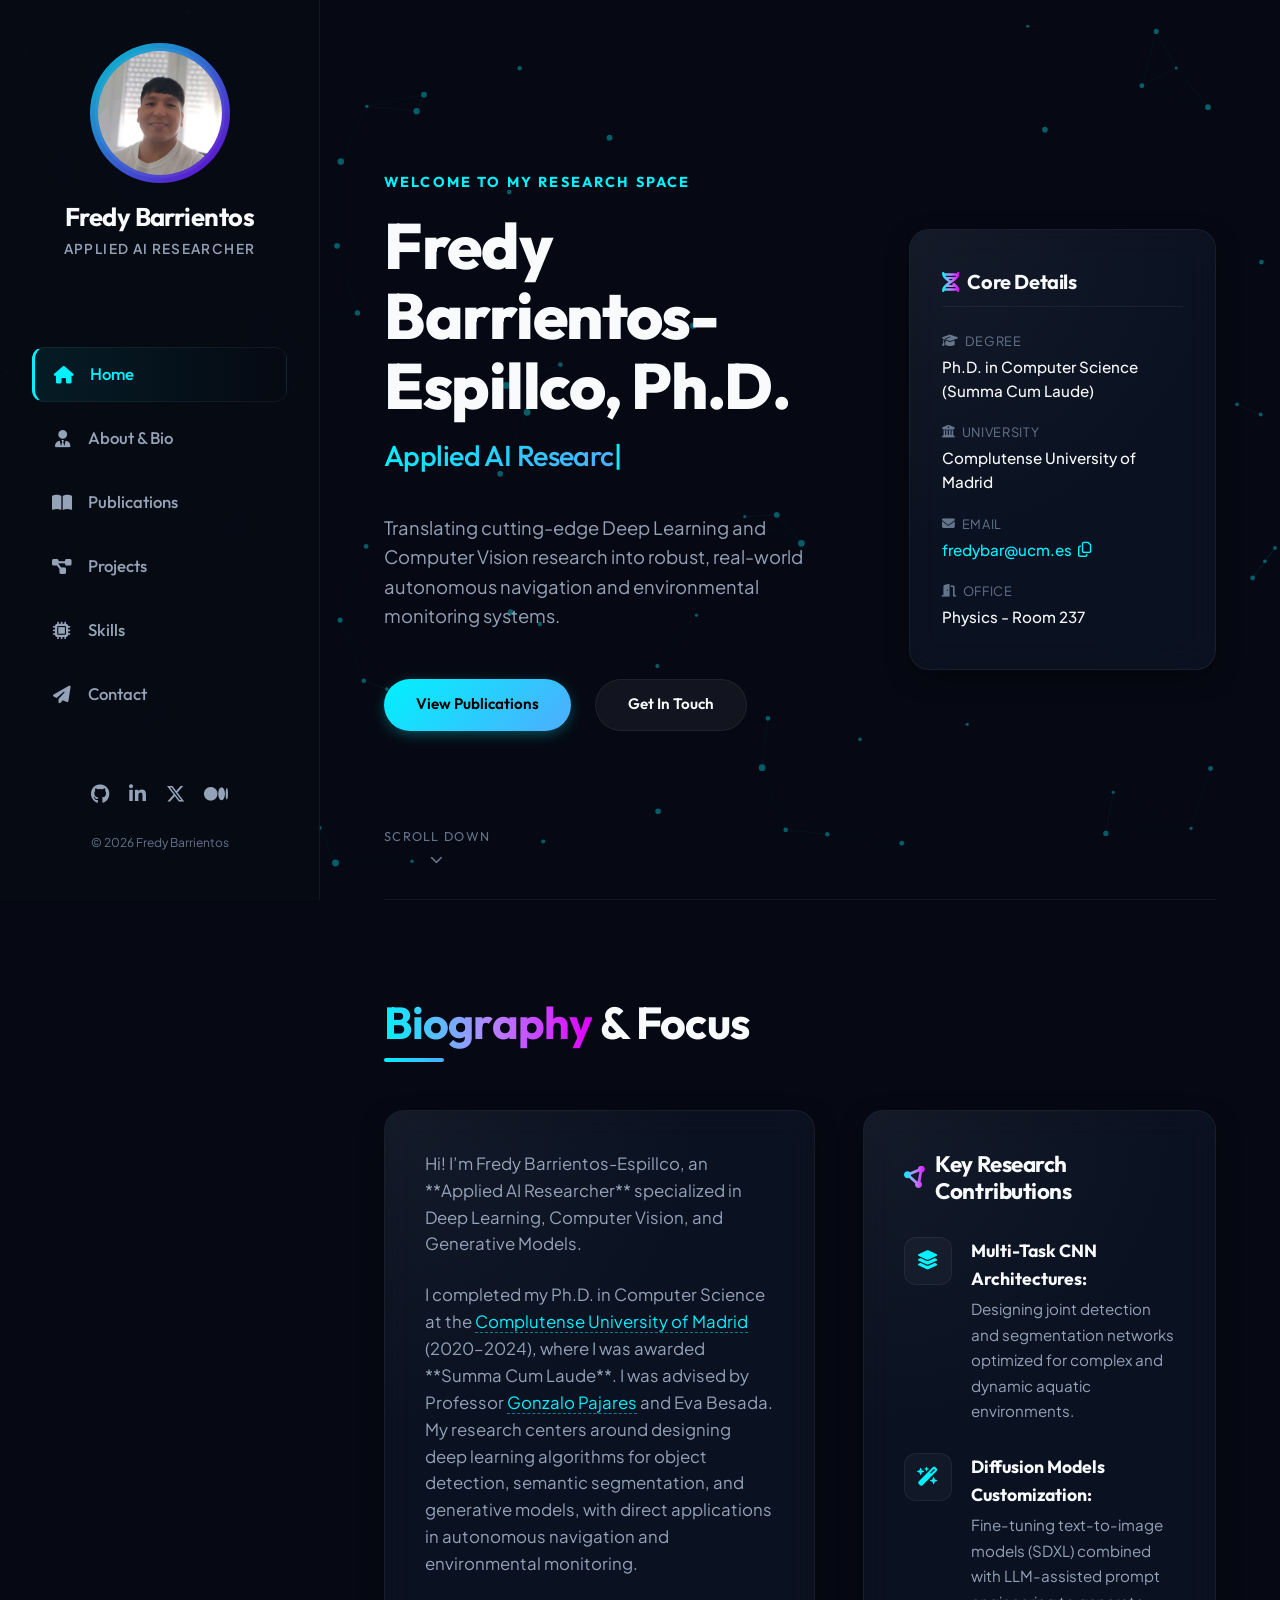
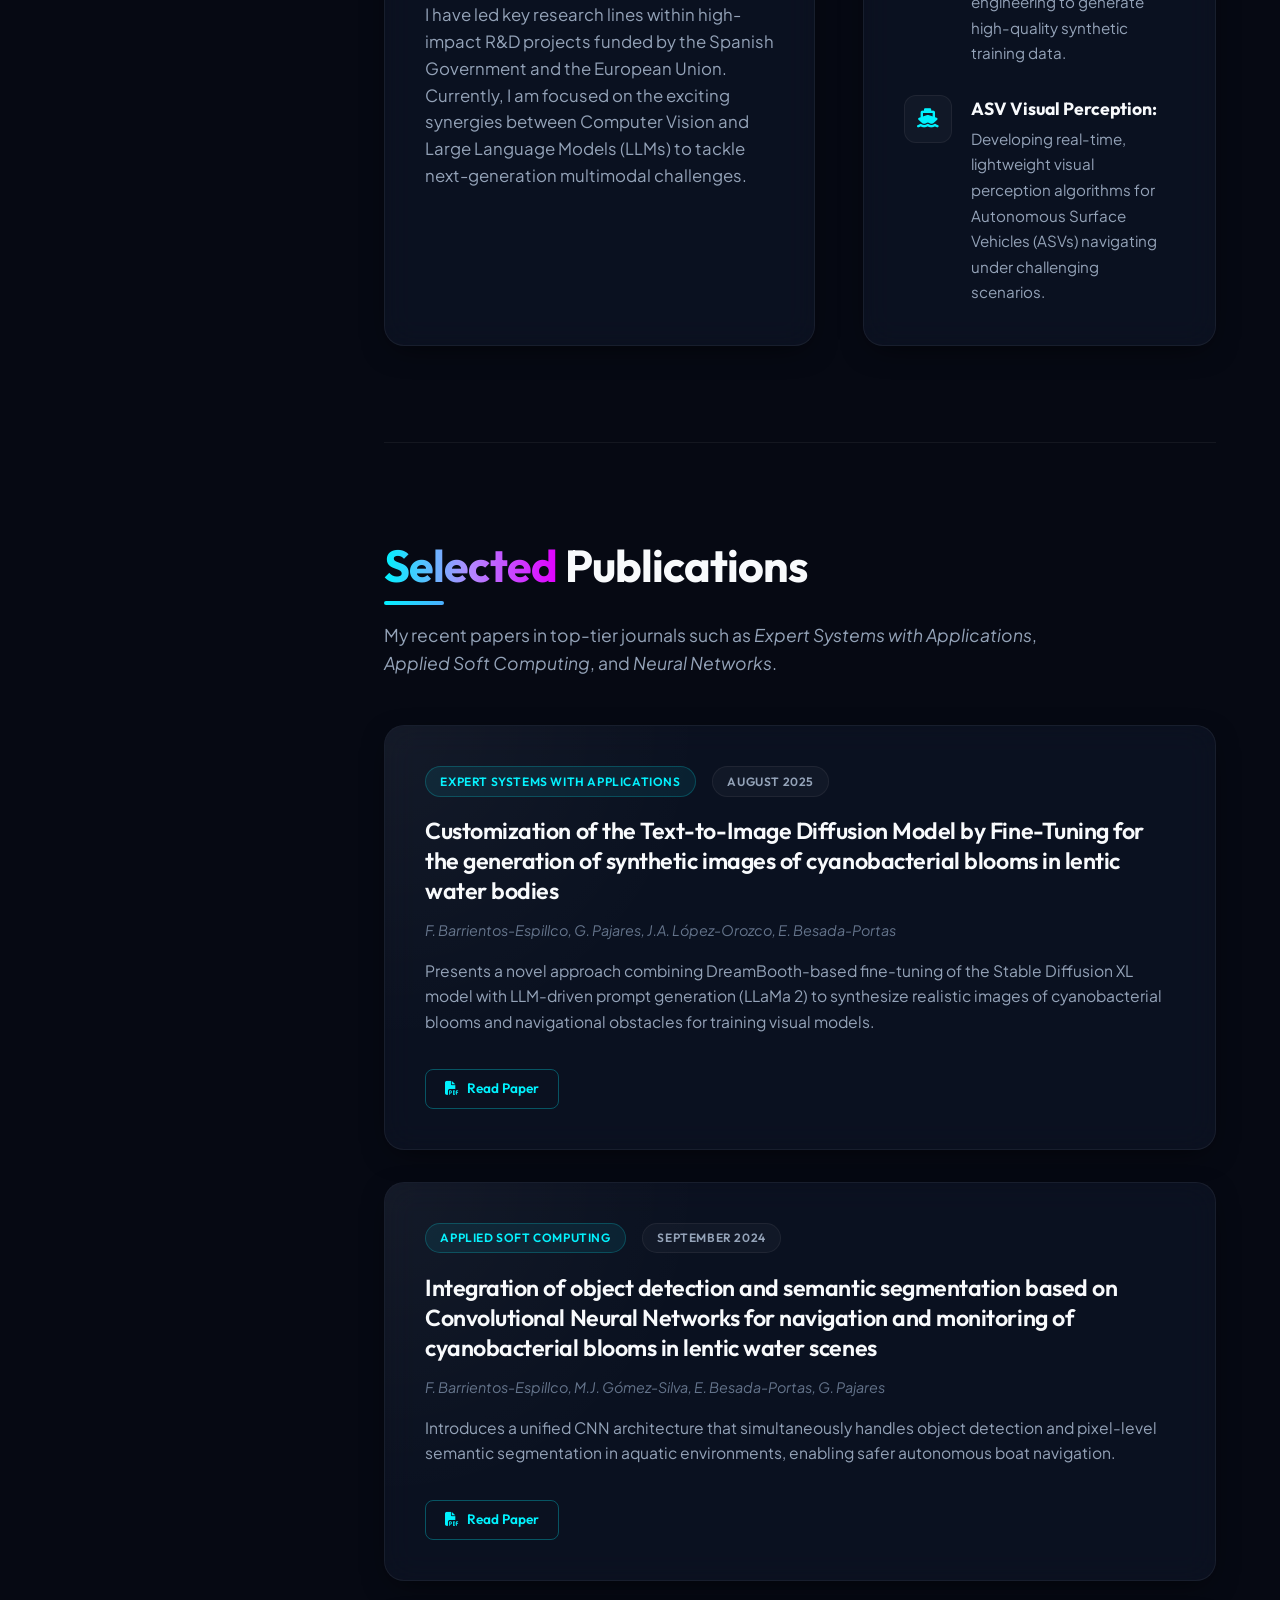
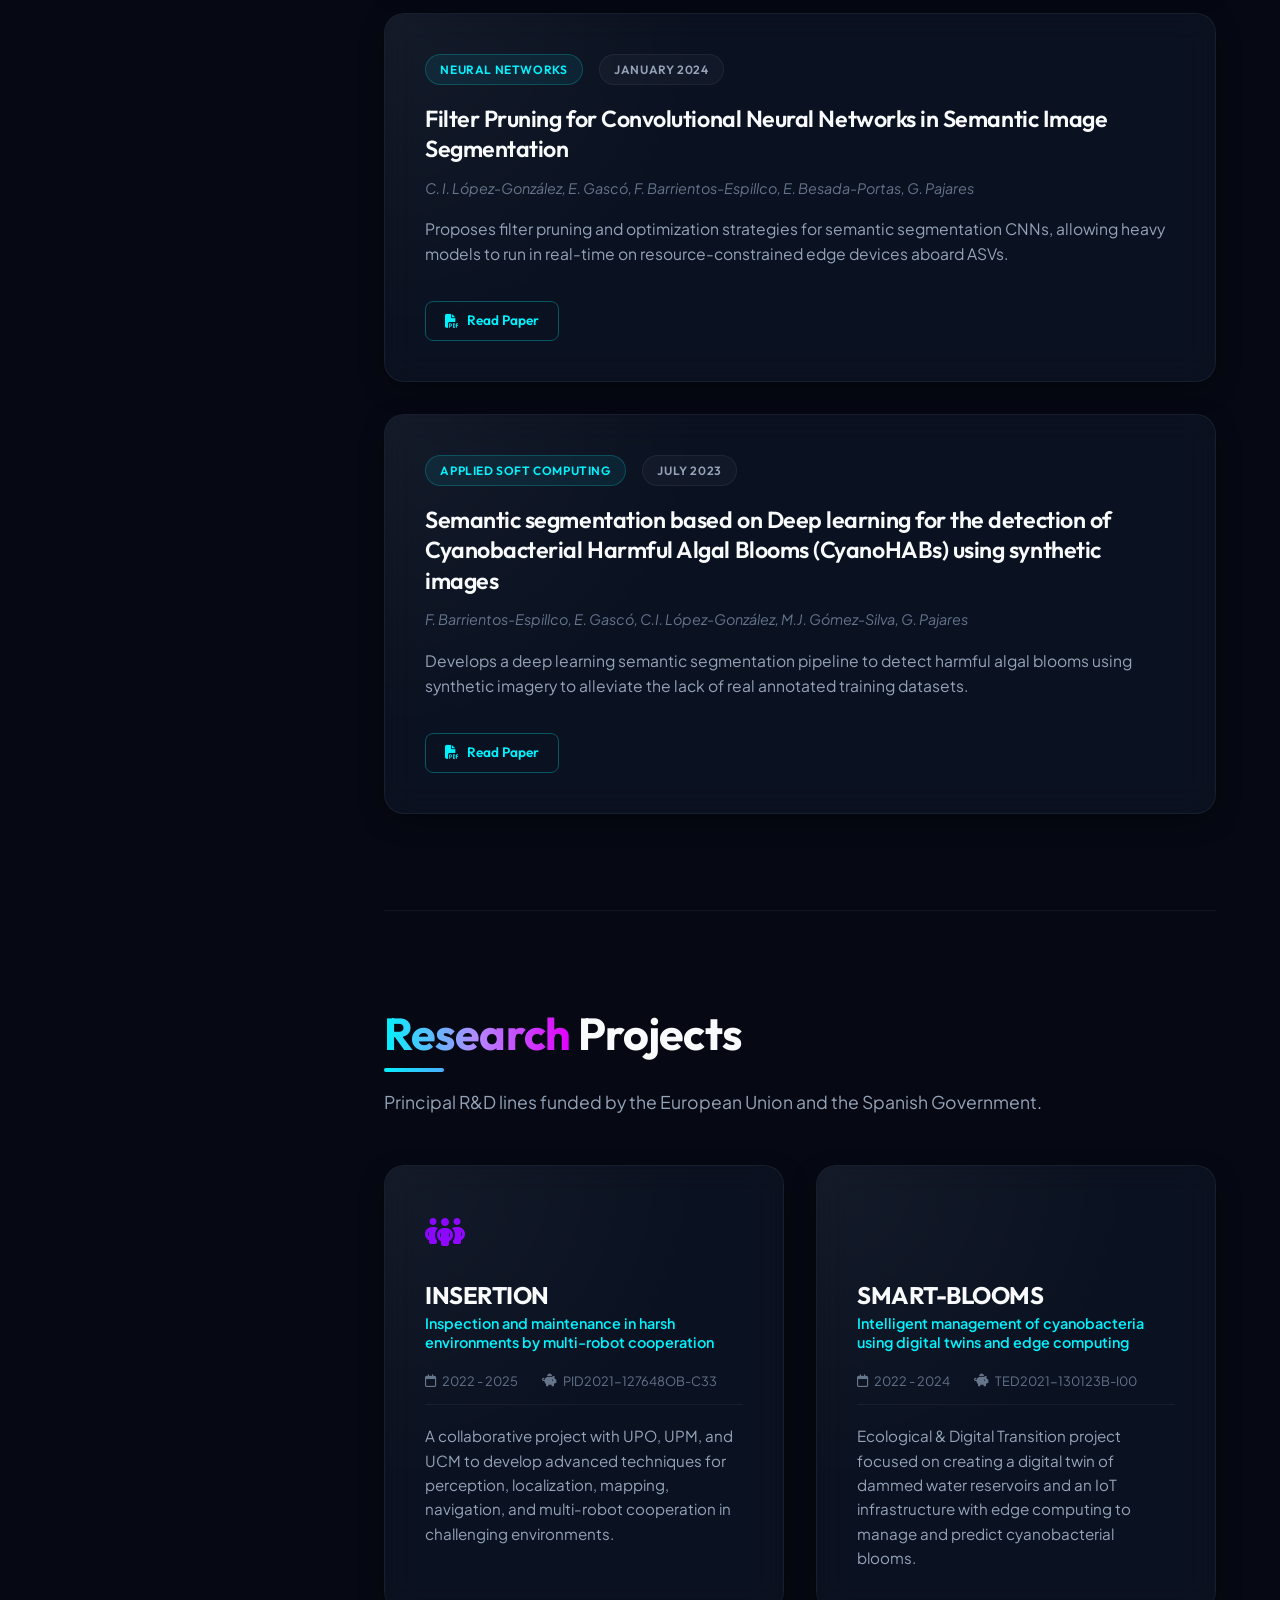
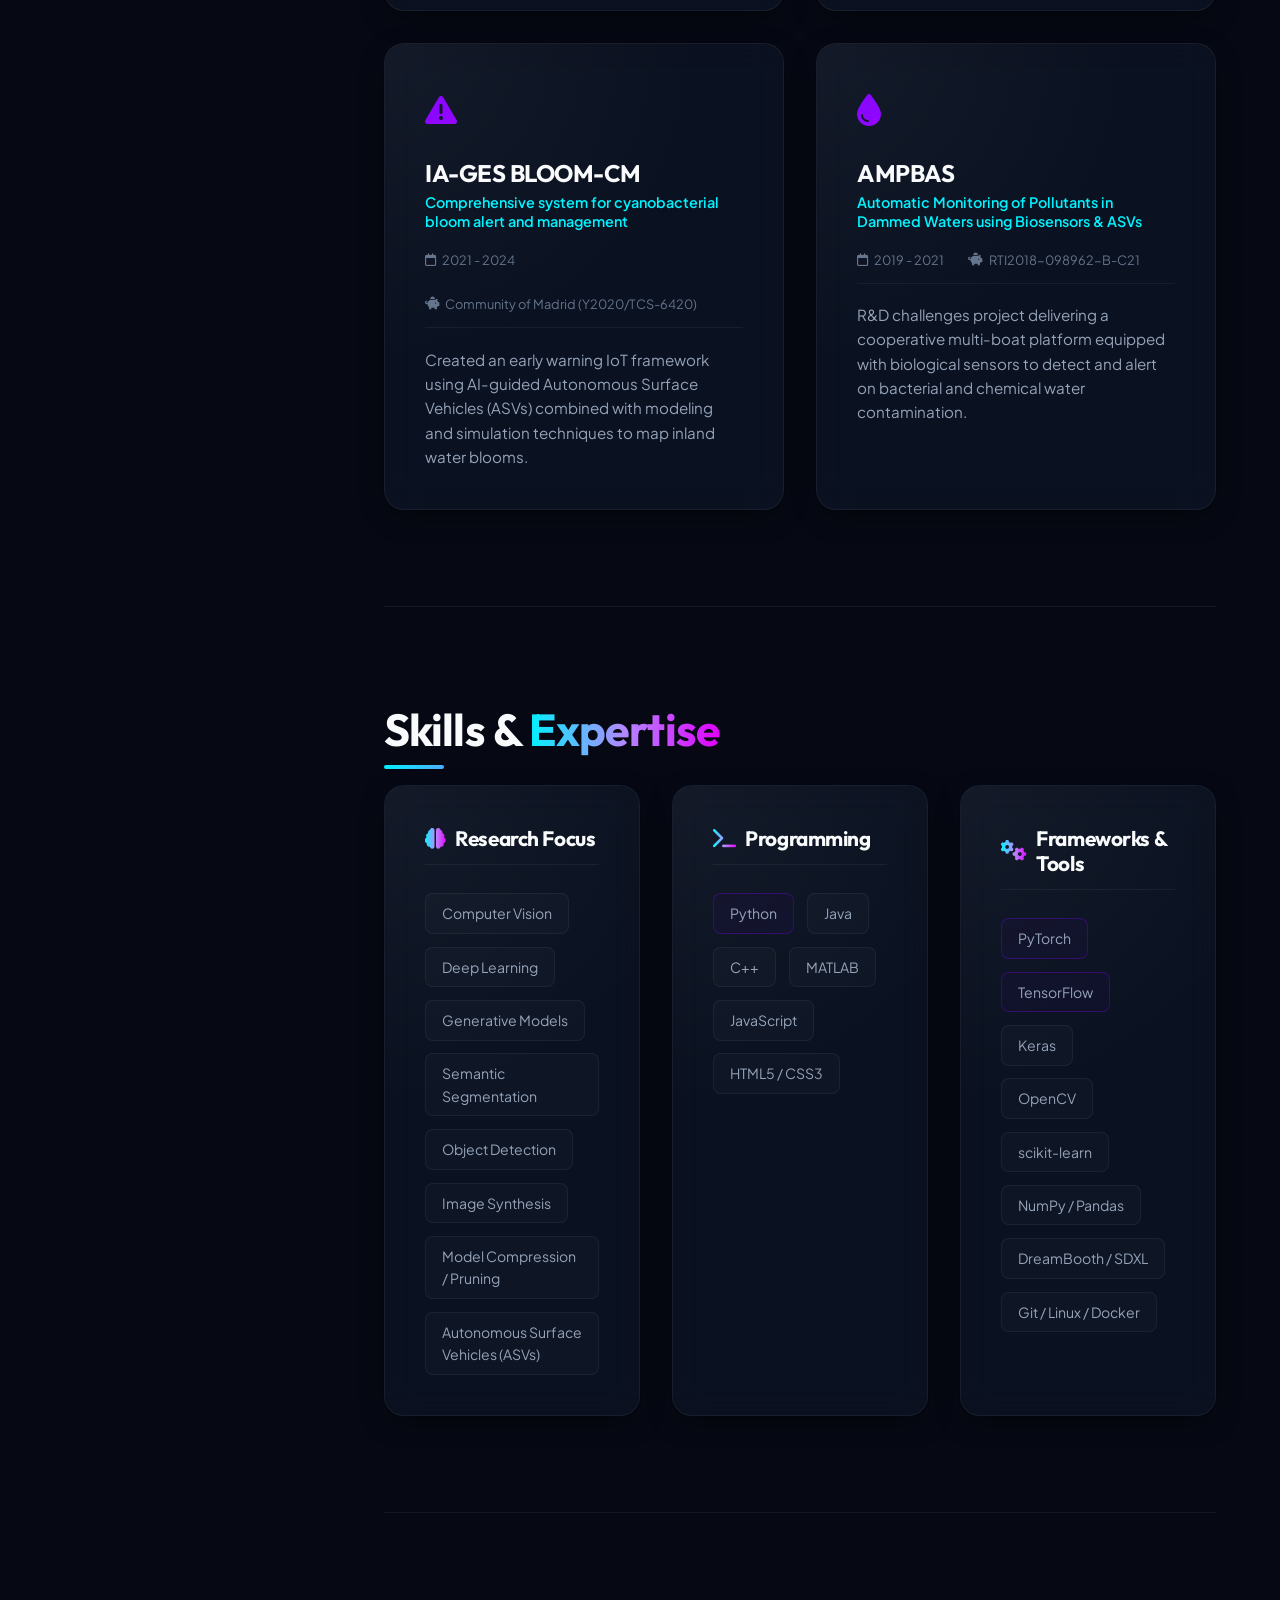
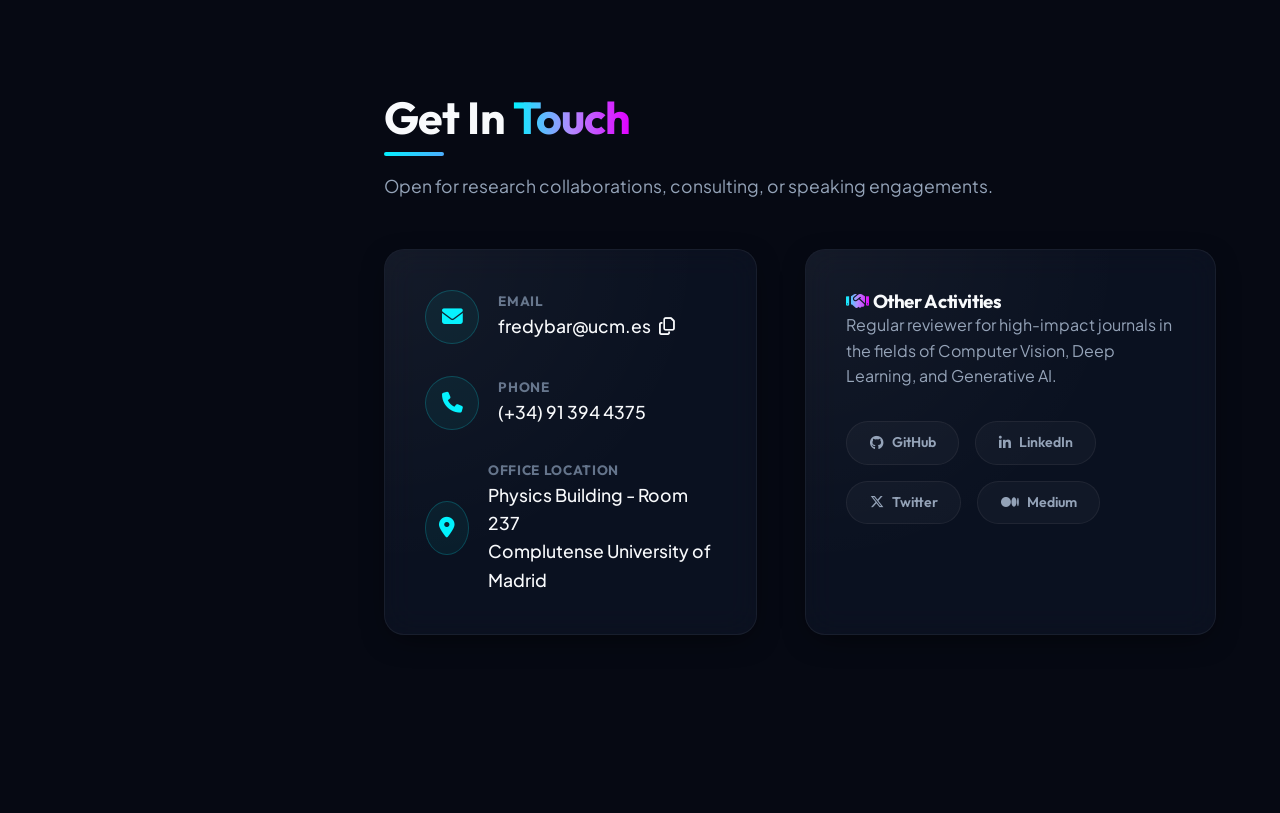
==== commit f728daec: "Update index.html" ====
--- a/index.html
+++ b/index.html
@@ -403,7 +403,7 @@
                 <div class="contact-card glass-card extra-activities">
                     <h3><i class="fa-solid fa-handshake text-gradient"></i> Other Activities</h3>
                     <p>
-                        Regular reviewer for high-impact journals in the fields of Neural Networks, Applied Soft Computing, and Computer Vision.
+                        Regular reviewer for high-impact journals in the fields of Computer Vision, Deep Learning, and Generative AI.
                     </p>
                     
                     <div class="social-pills">
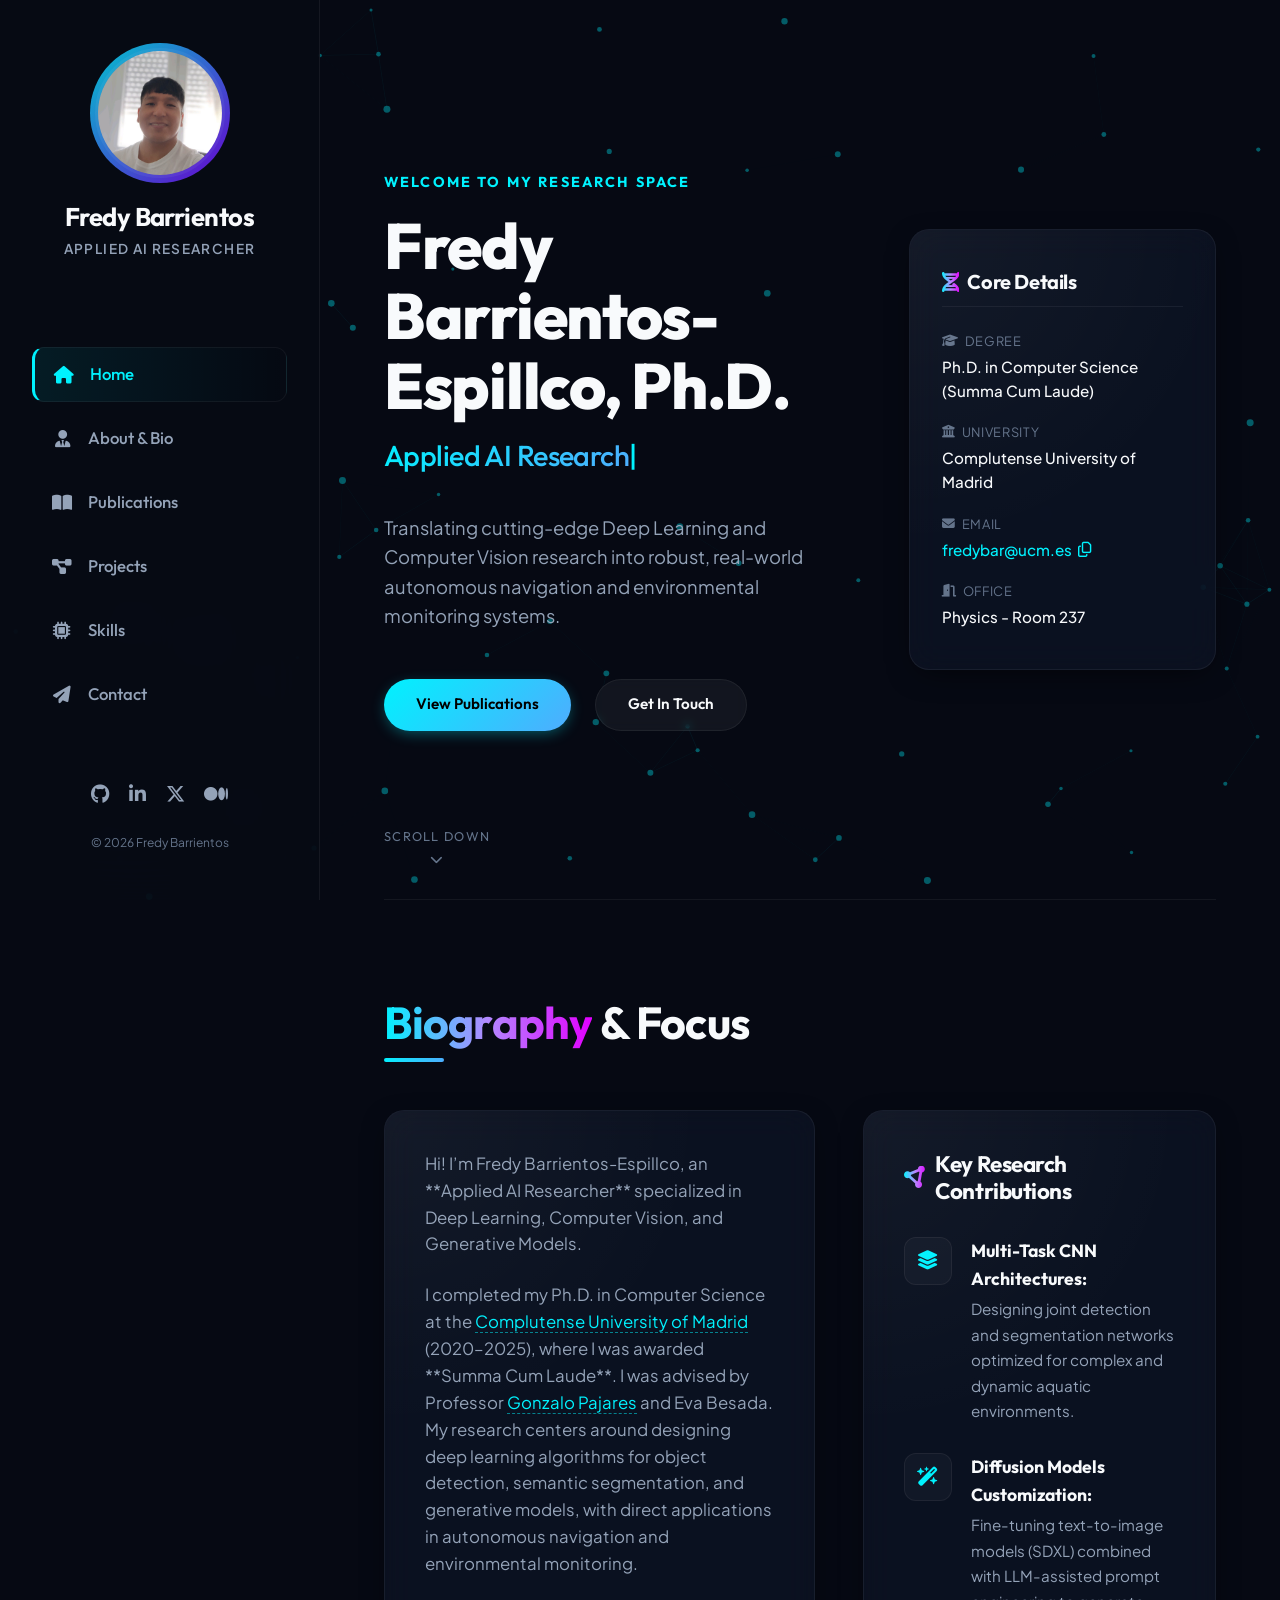
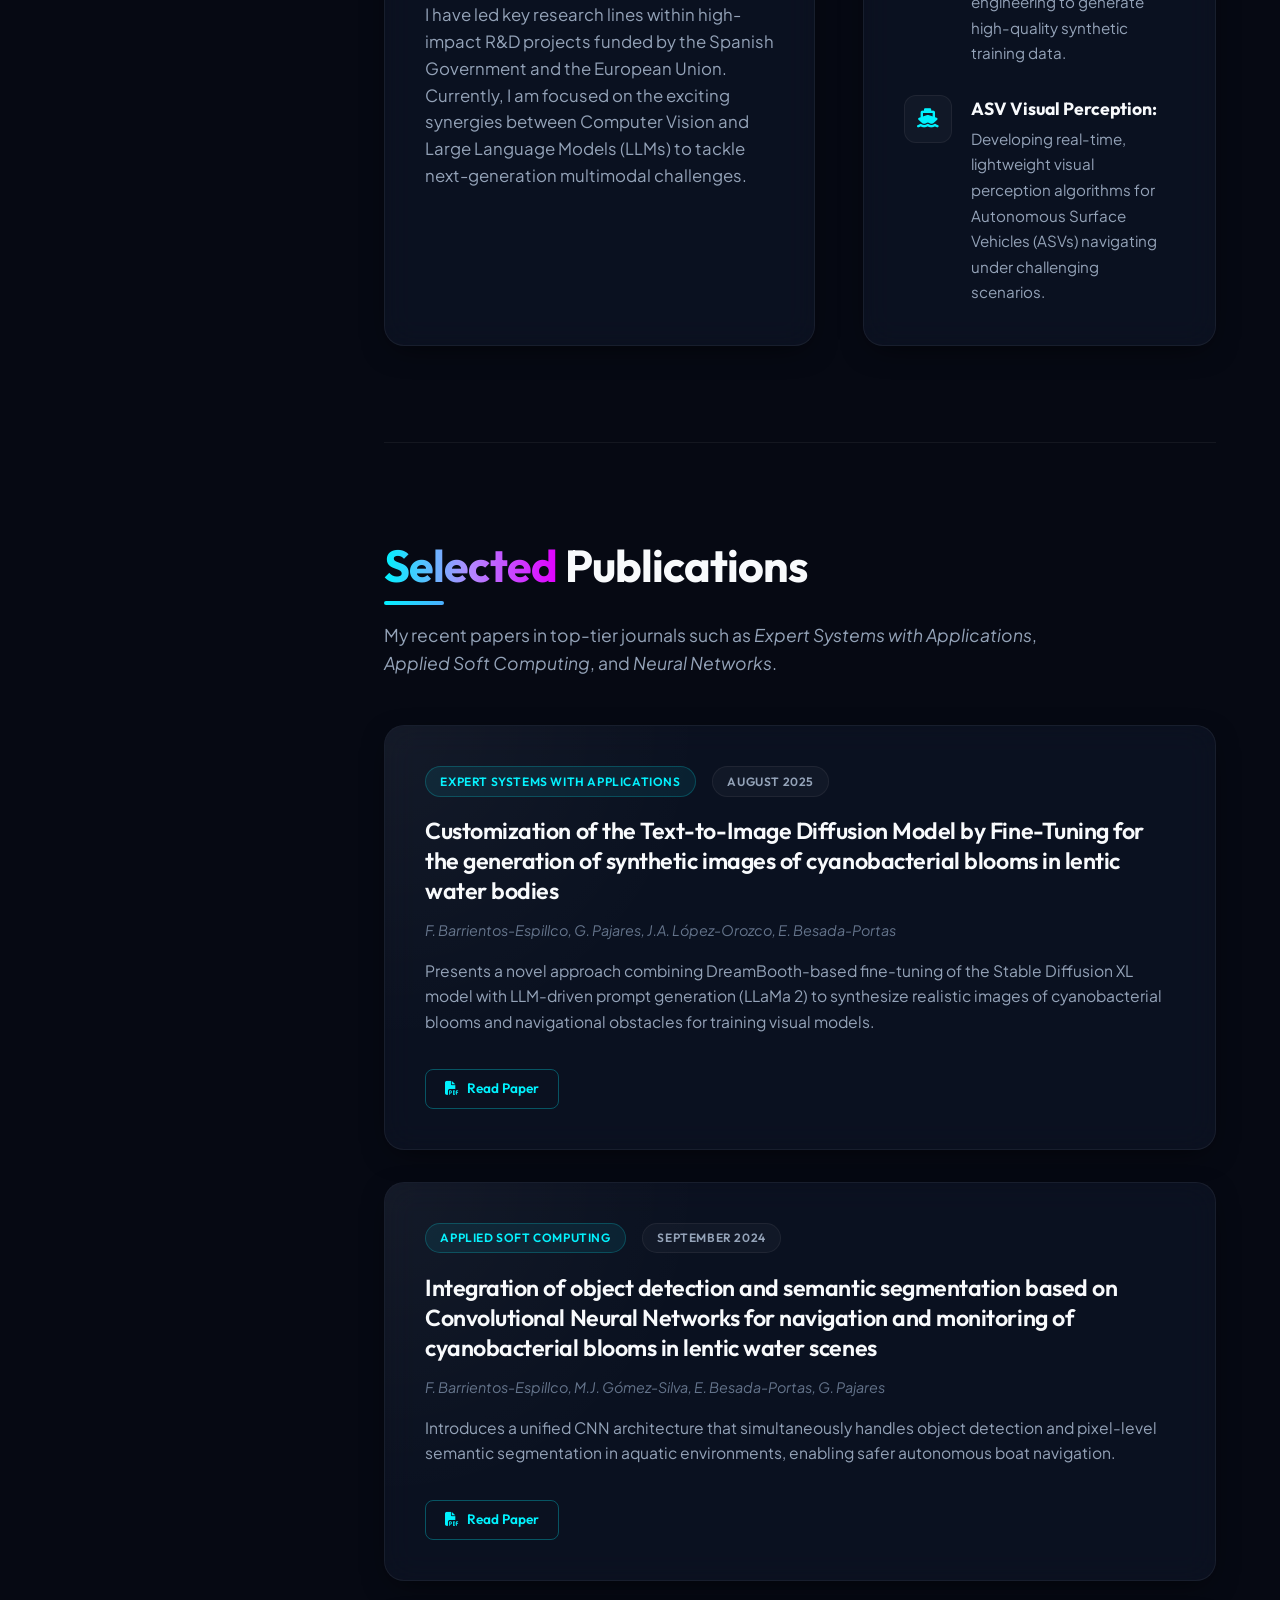
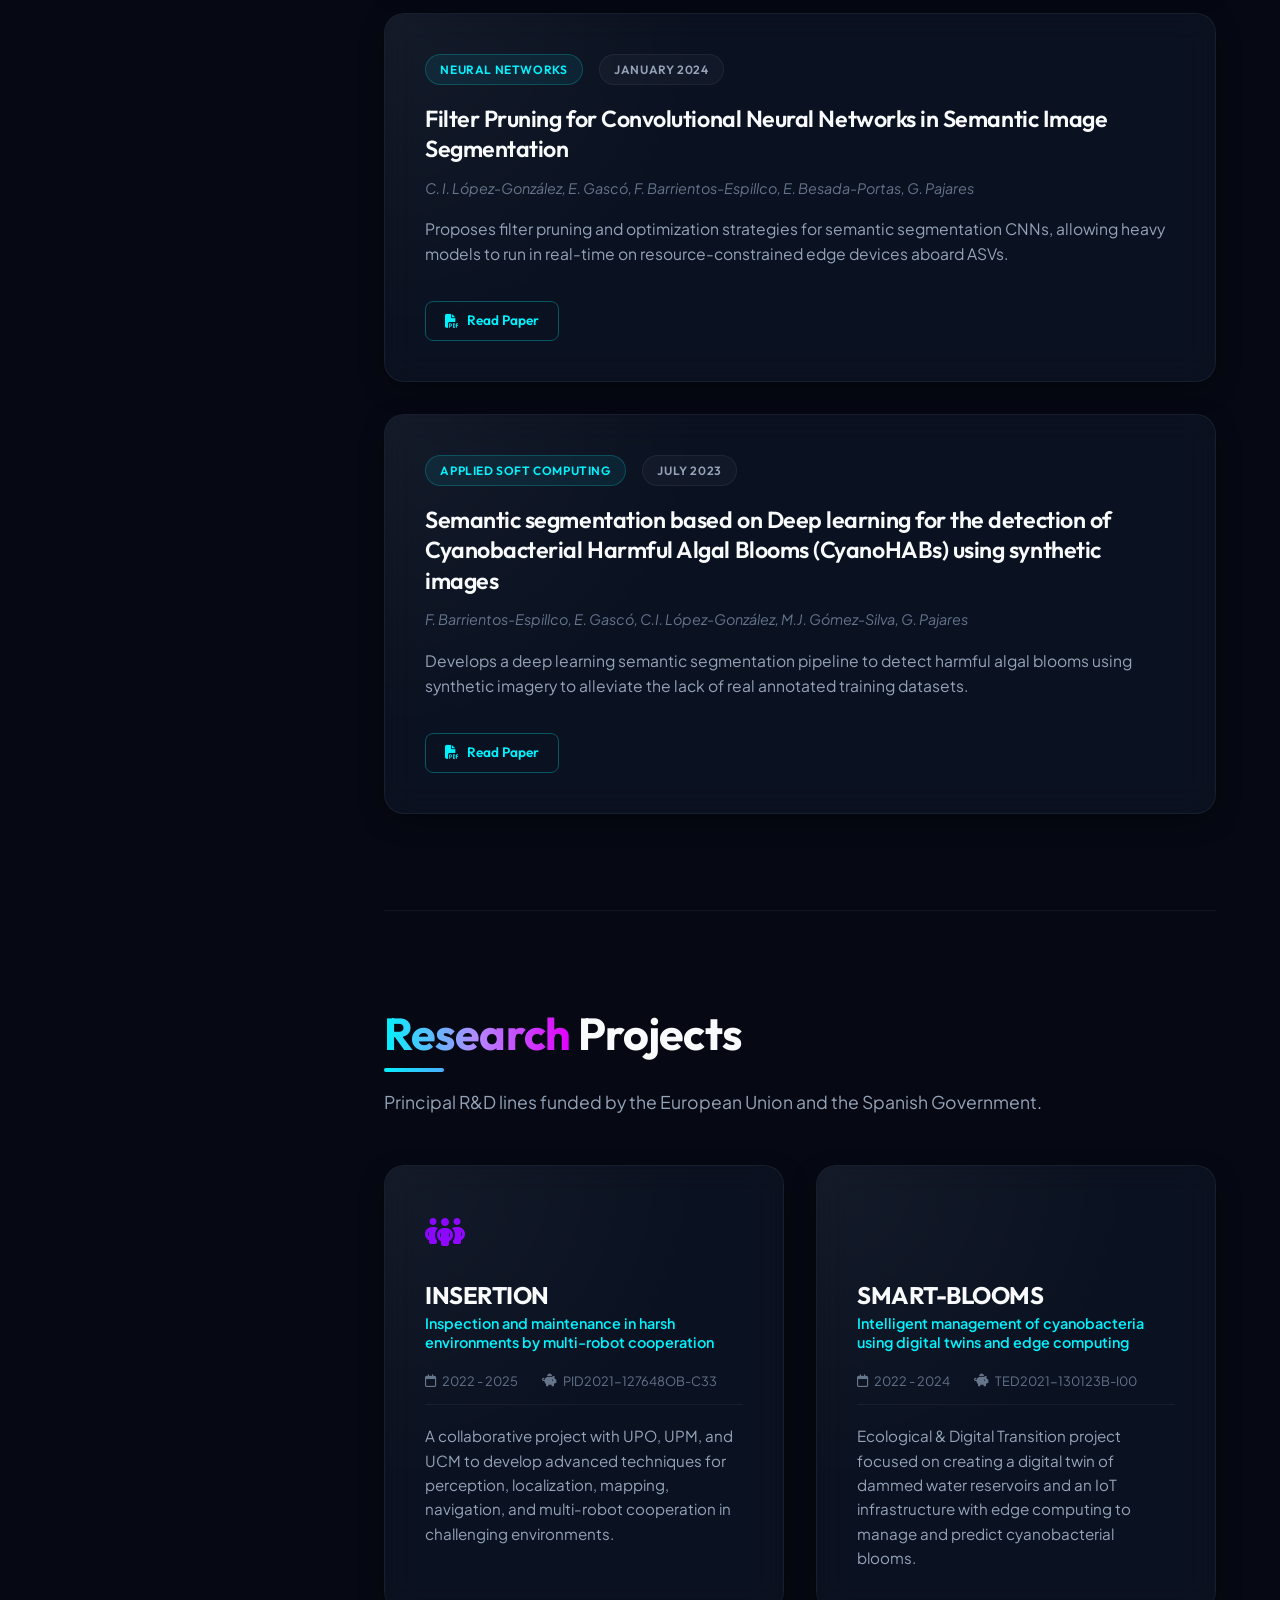
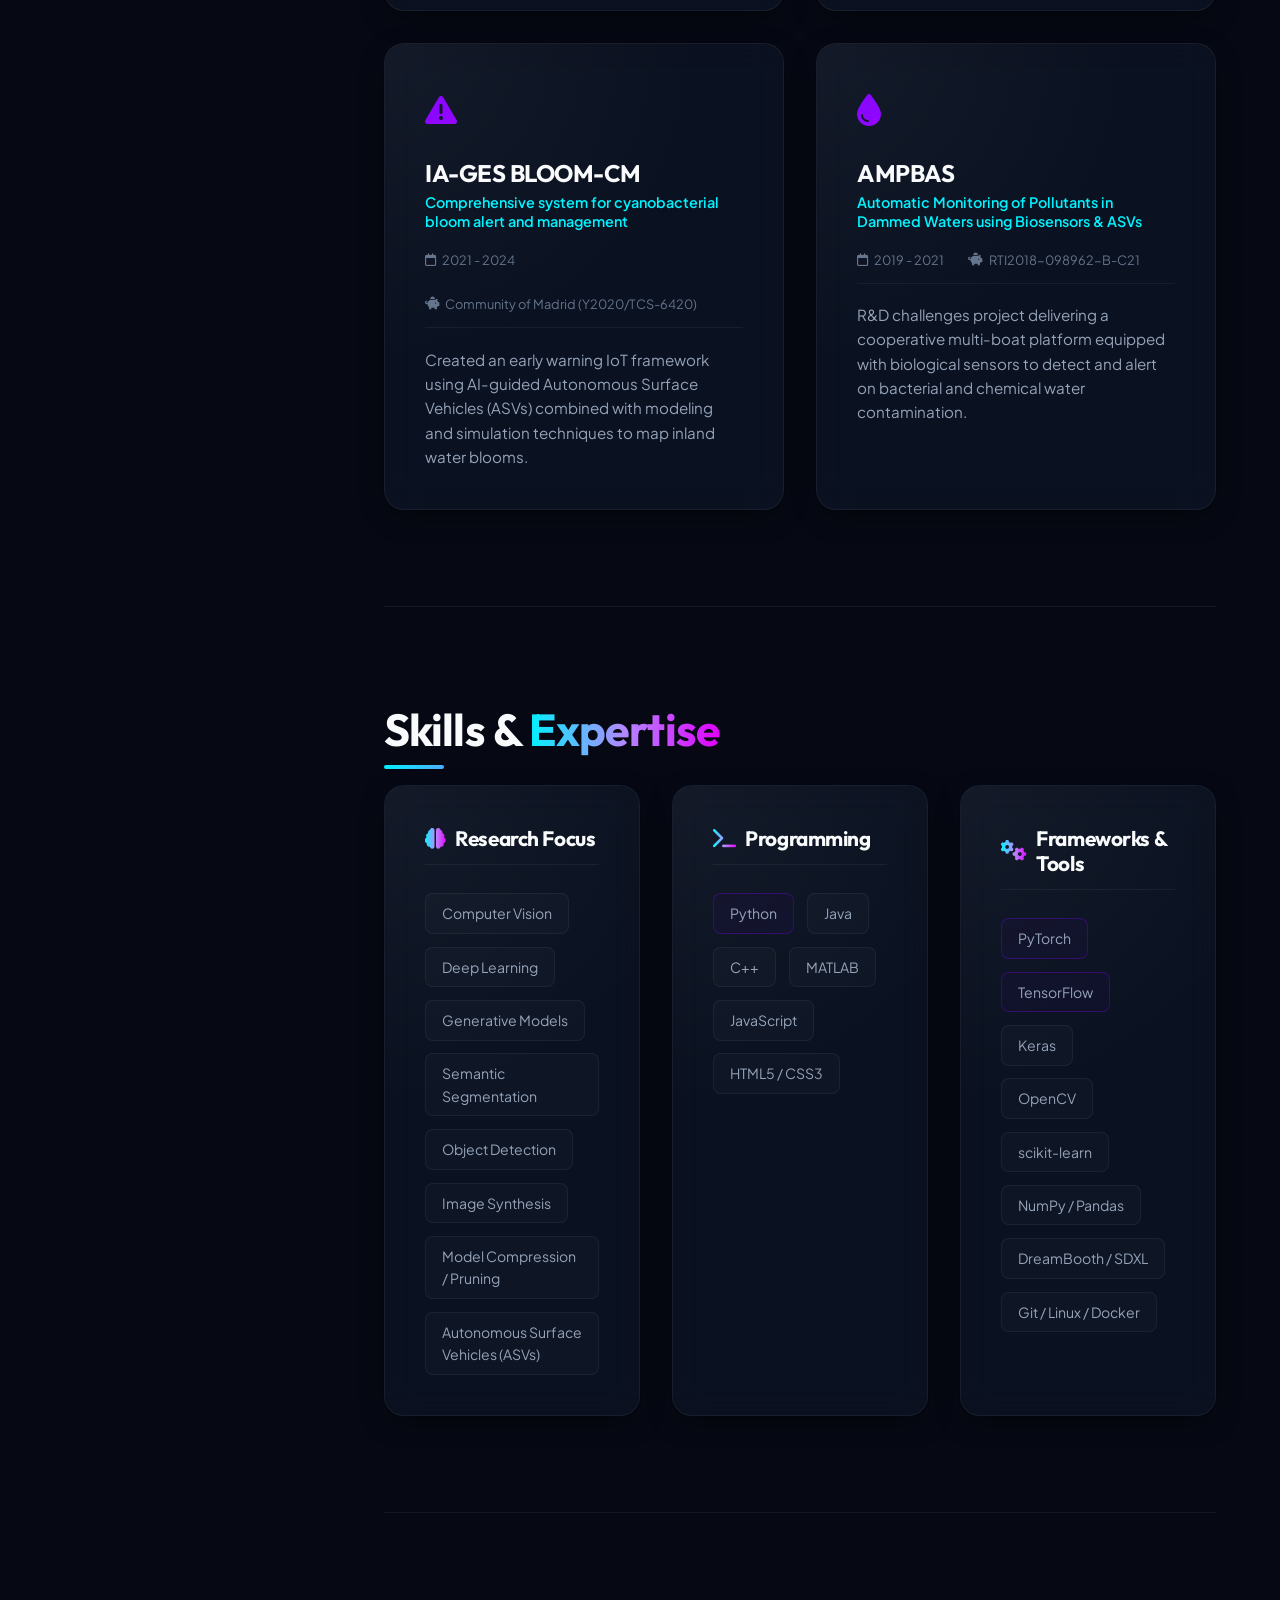
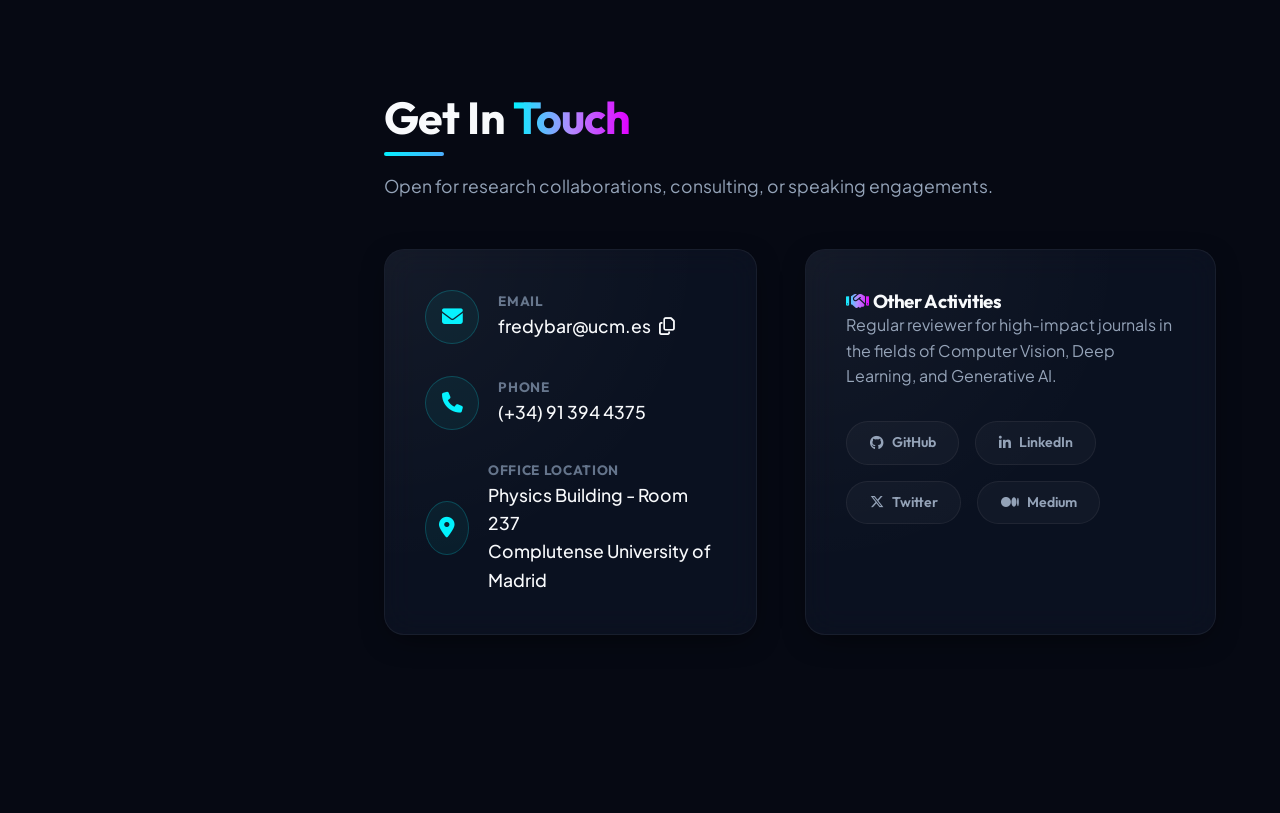
==== commit 2e7caefe: "Update index.html" ====
--- a/index.html
+++ b/index.html
@@ -134,7 +134,7 @@
                         Hi! I’m Fredy Barrientos-Espillco, an **Applied AI Researcher** specialized in Deep Learning, Computer Vision, and Generative Models. 
                     </p>
                     <p>
-                        I completed my Ph.D. in Computer Science at the <a href="http://www.ucm.es" target="_blank" class="text-link">Complutense University of Madrid</a> (2020–2024), where I was awarded **Summa Cum Laude**. I was advised by Professor <a href="https://pajares6.wixsite.com/pajares" target="_blank" class="text-link">Gonzalo Pajares</a> and Eva Besada. My research centers around designing deep learning algorithms for object detection, semantic segmentation, and generative models, with direct applications in autonomous navigation and environmental monitoring.
+                        I completed my Ph.D. in Computer Science at the <a href="http://www.ucm.es" target="_blank" class="text-link">Complutense University of Madrid</a> (2020–2025), where I was awarded **Summa Cum Laude**. I was advised by Professor <a href="https://pajares6.wixsite.com/pajares" target="_blank" class="text-link">Gonzalo Pajares</a> and Eva Besada. My research centers around designing deep learning algorithms for object detection, semantic segmentation, and generative models, with direct applications in autonomous navigation and environmental monitoring.
                     </p>
                     <p>
                         I have led key research lines within high-impact R&D projects funded by the Spanish Government and the European Union. Currently, I am focused on the exciting synergies between Computer Vision and Large Language Models (LLMs) to tackle next-generation multimodal challenges.
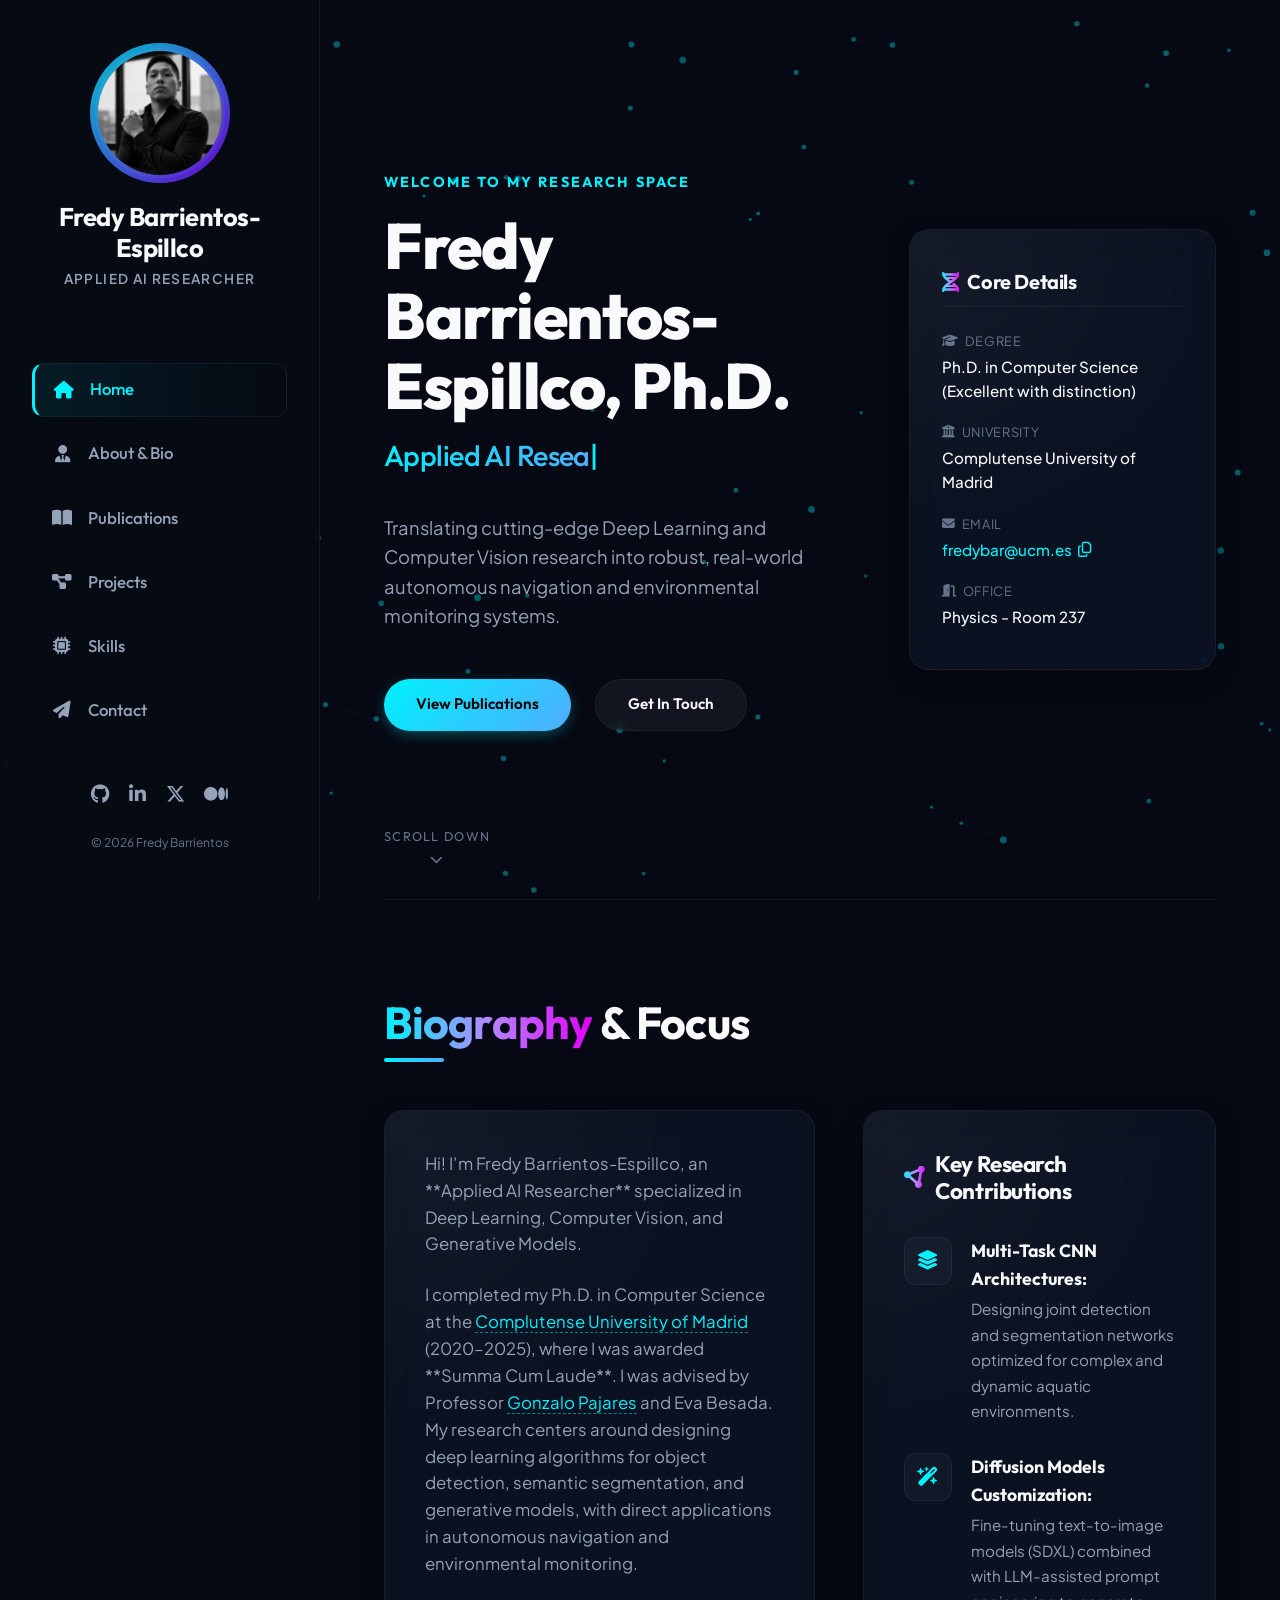
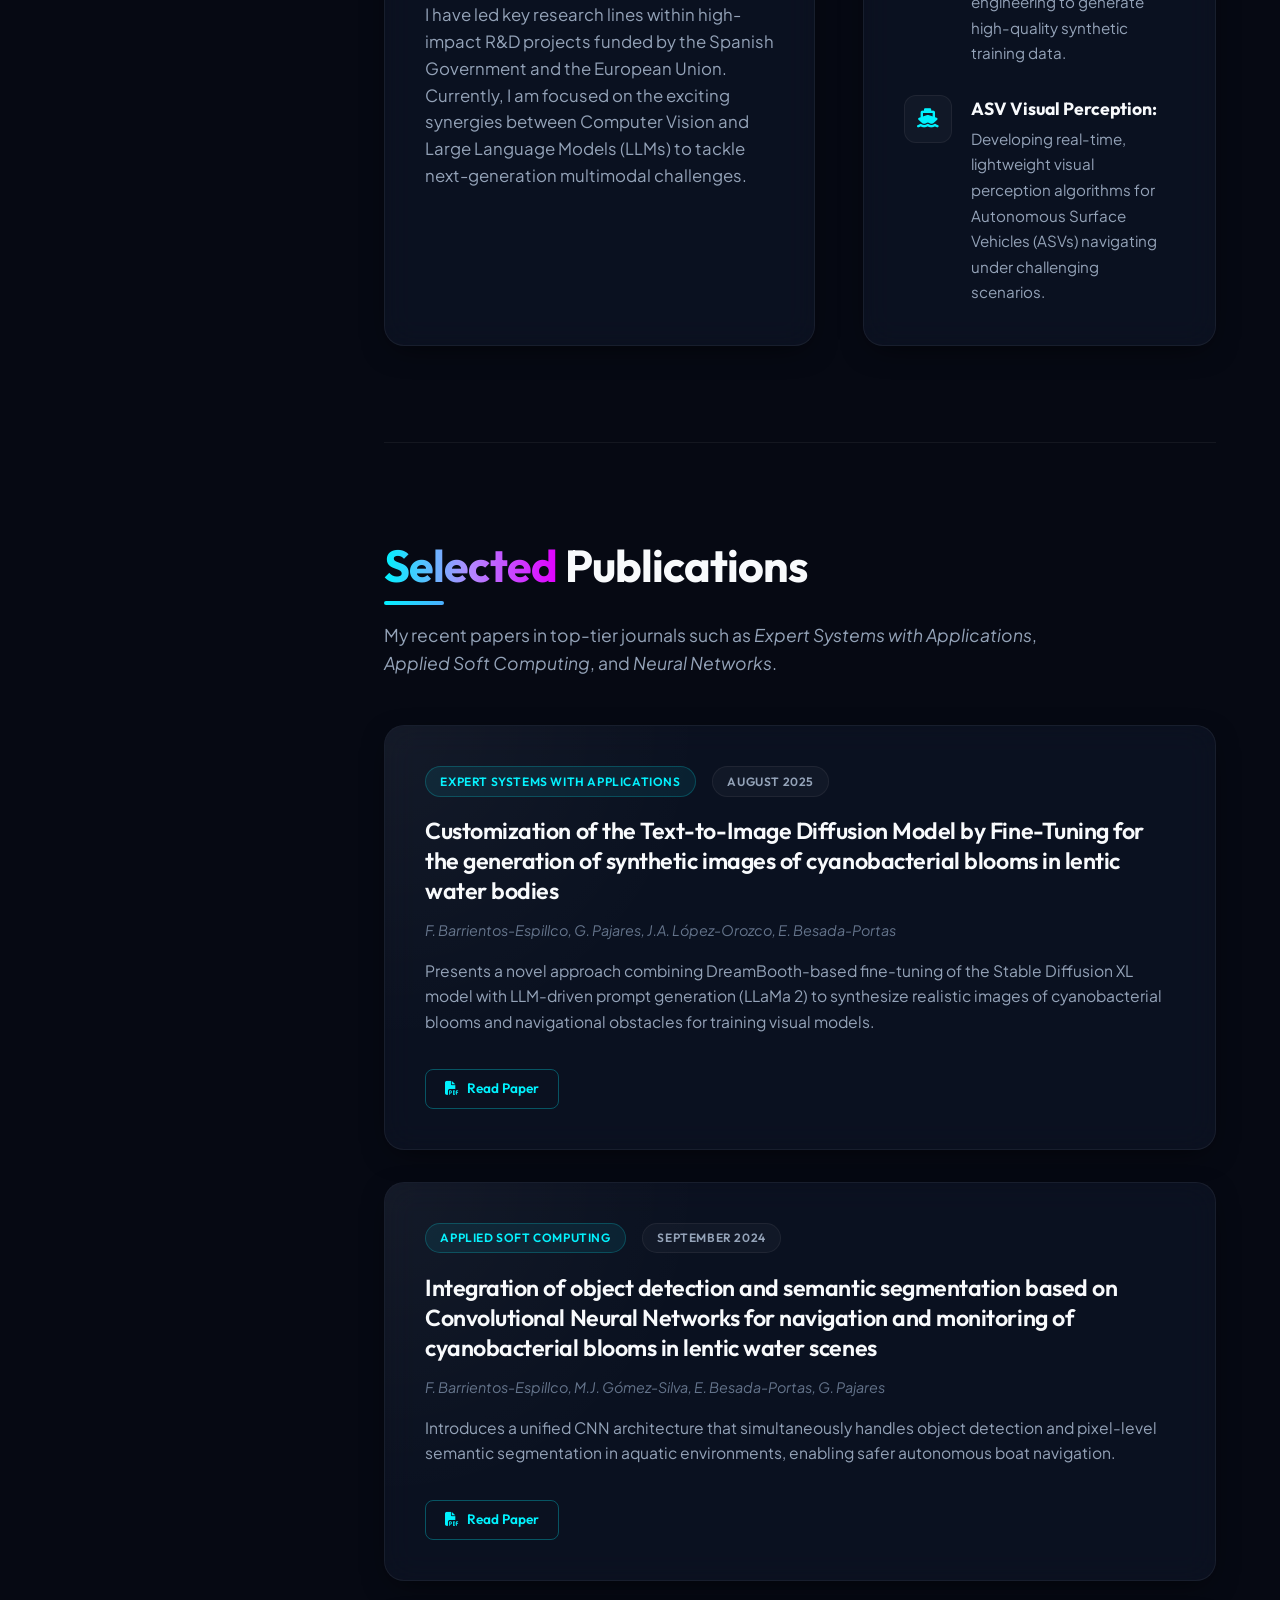
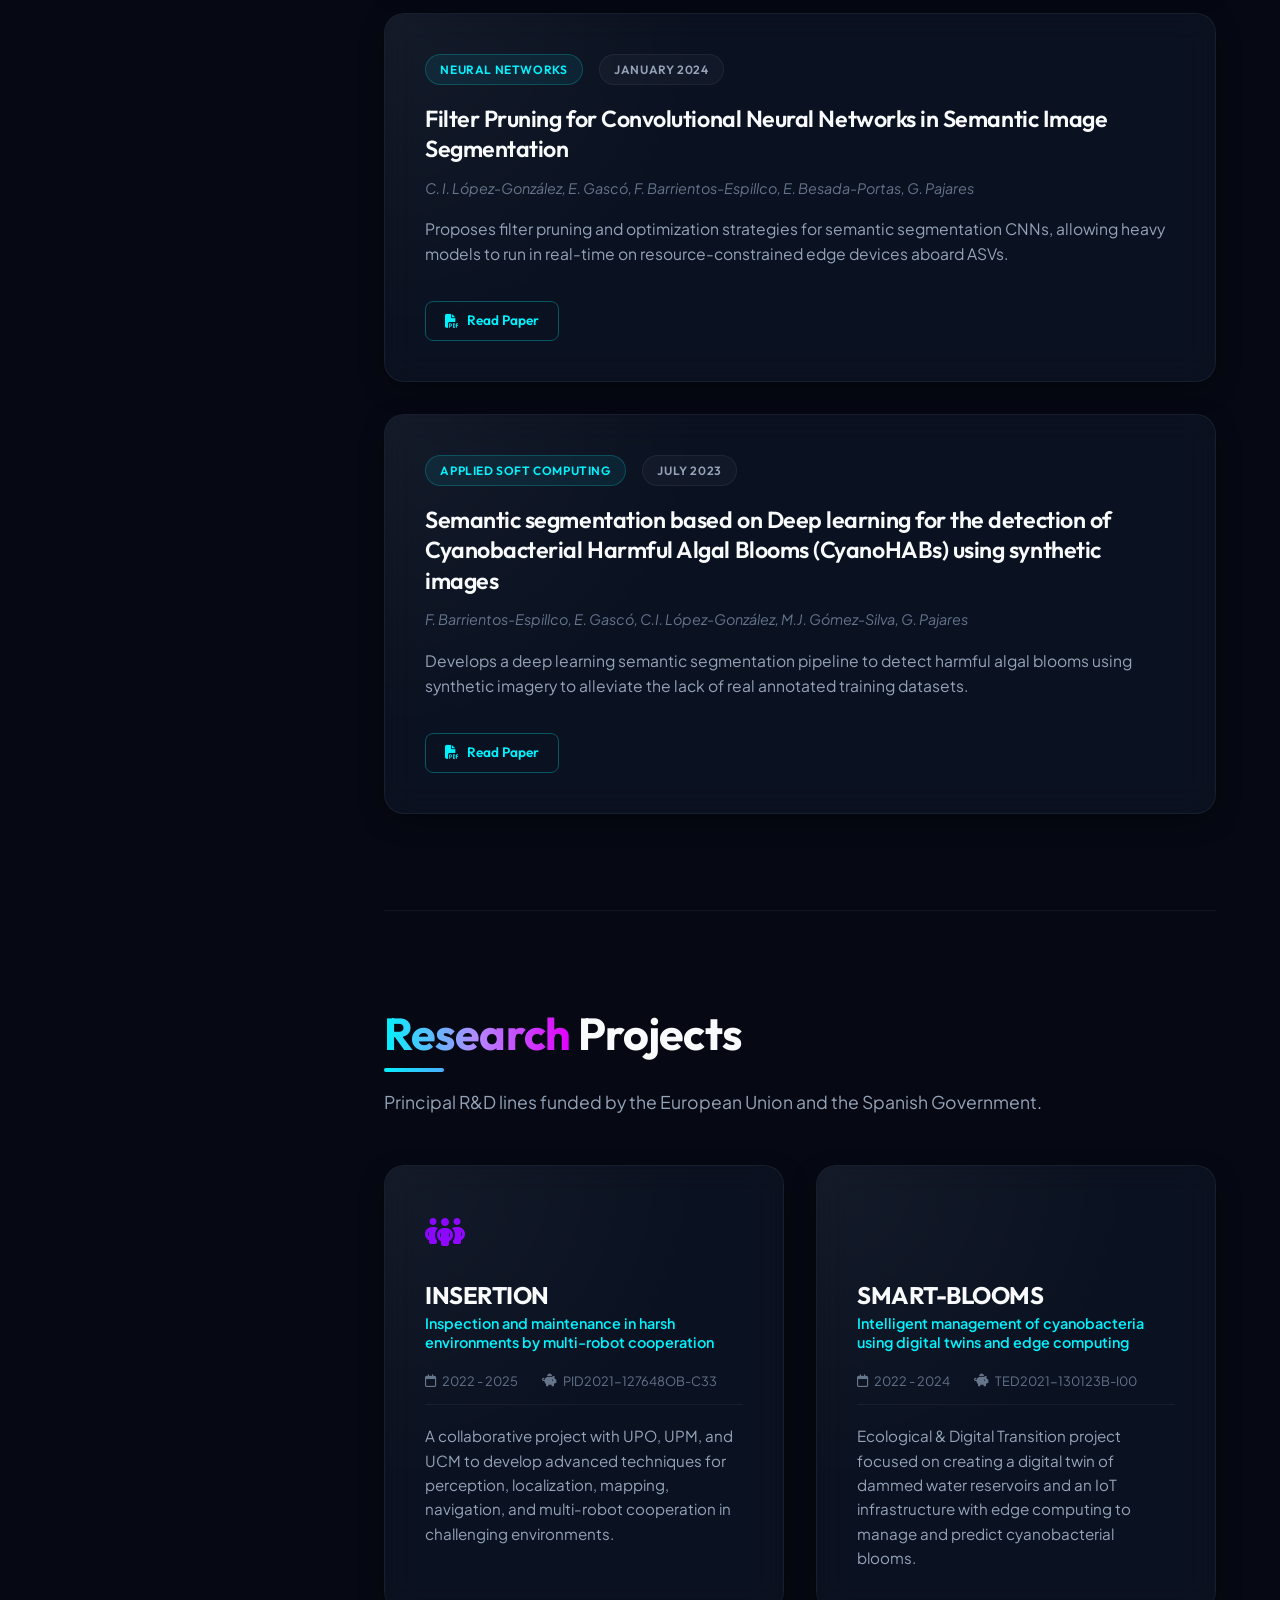
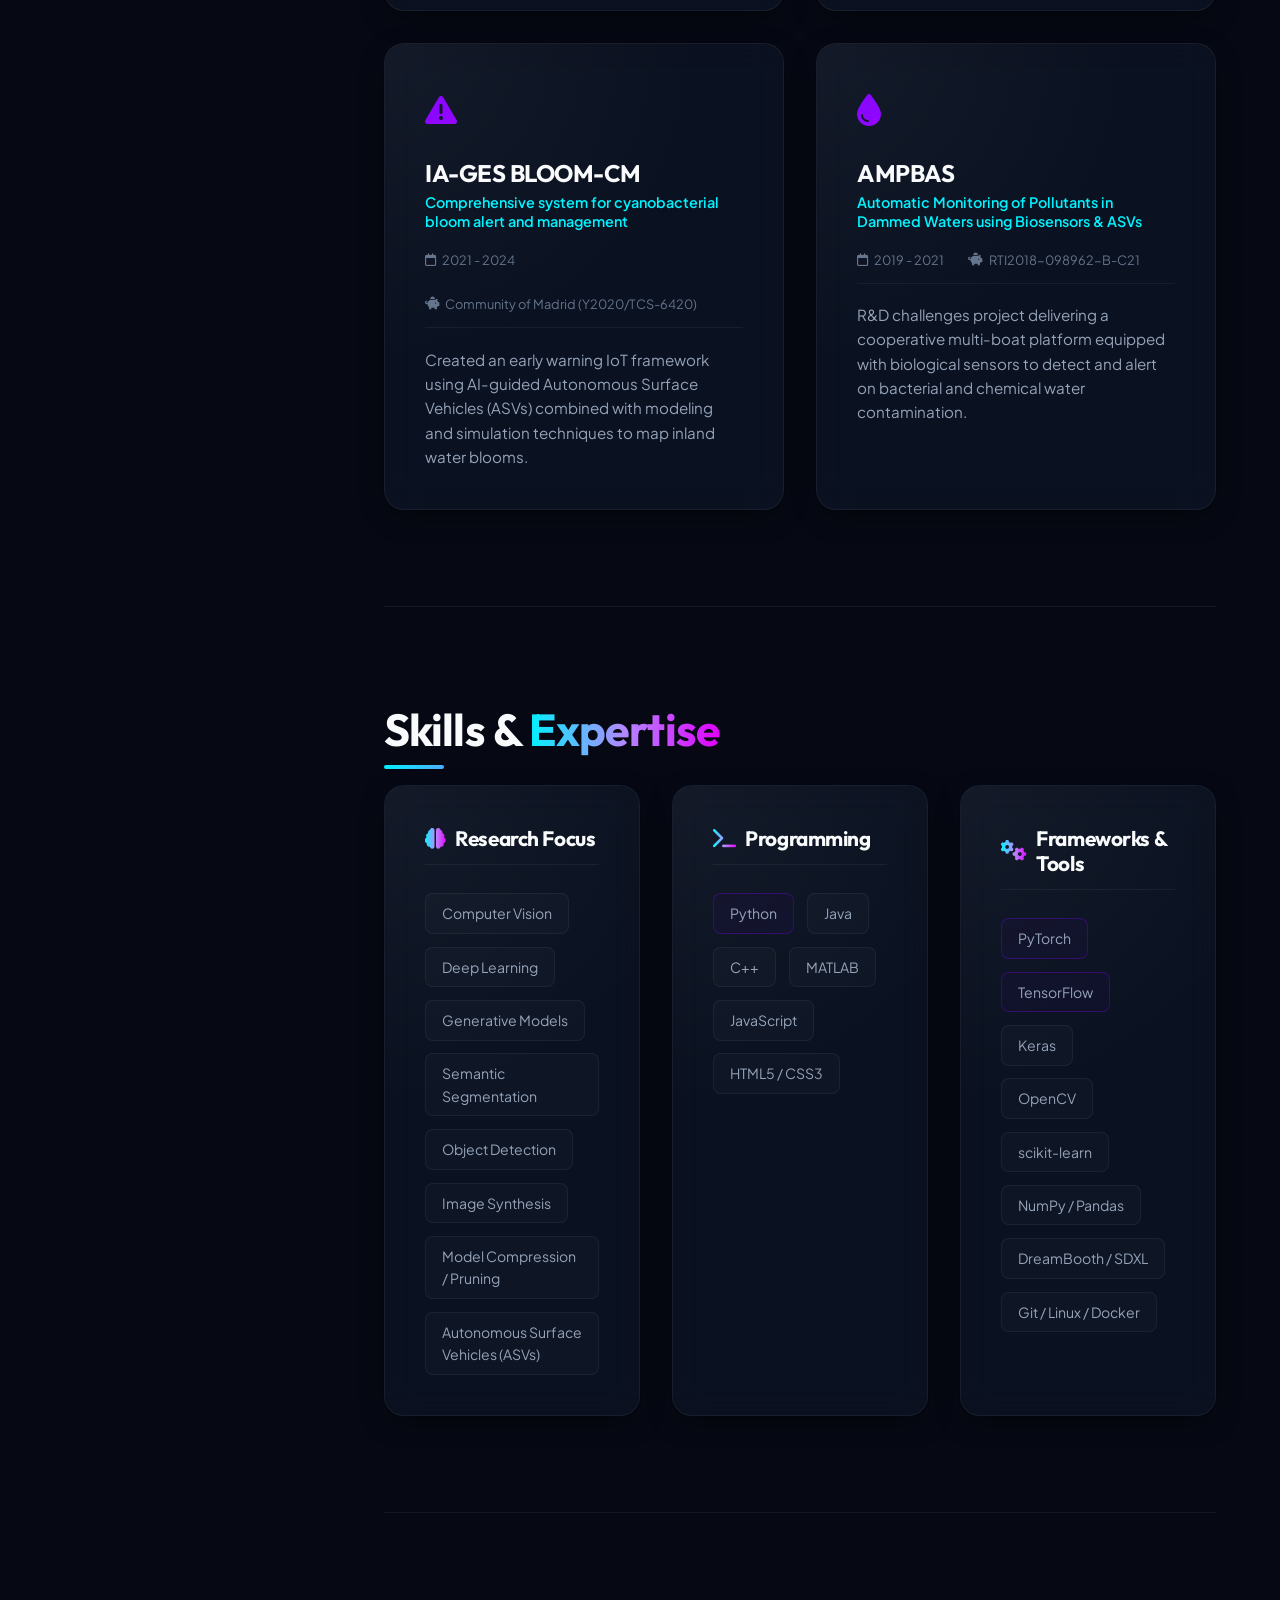
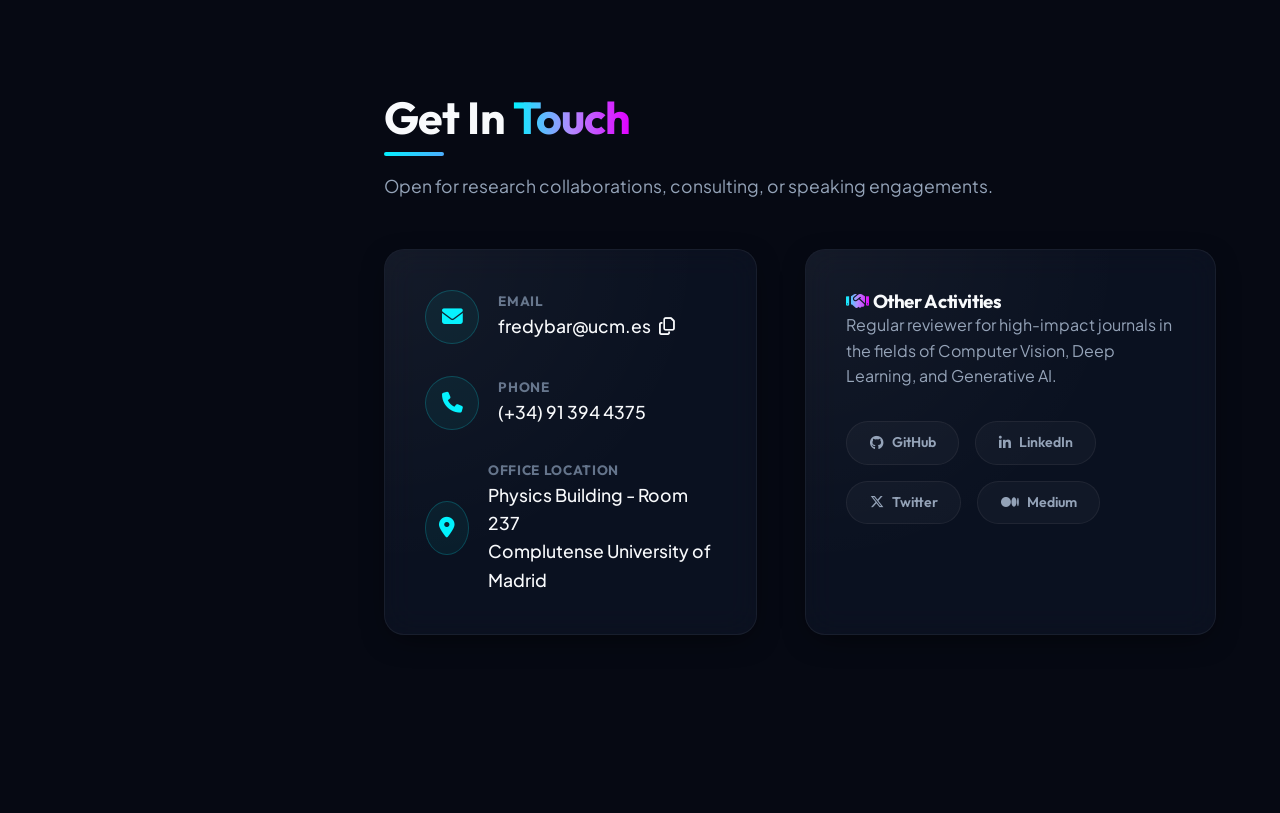
==== commit 7a5240d6: "update" ====
--- a/index.html
+++ b/index.html
@@ -43,7 +43,7 @@
                 <img src="images/avatar2.jpg" alt="Fredy Barrientos-Espillco" class="profile-avatar" onerror="this.src='https://api.dicebear.com/7.x/bottts/svg?seed=Fredy&backgroundColor=0d0f14'">
                 <div class="avatar-ring"></div>
             </div>
-            <h1 class="nav-name">Fredy Barrientos</h1>
+            <h1 class="nav-name">Fredy Barrientos-Espillco</h1>
             <p class="nav-tagline">Applied AI Researcher</p>
         </div>
         
@@ -98,7 +98,7 @@
                     <div class="info-list">
                         <div class="info-item">
                             <span class="info-label"><i class="fa-solid fa-graduation-cap"></i> Degree</span>
-                            <span class="info-value">Ph.D. in Computer Science (Summa Cum Laude)</span>
+                            <span class="info-value">Ph.D. in Computer Science (Excellent with distinction)</span>
                         </div>
                         <div class="info-item">
                             <span class="info-label"><i class="fa-solid fa-building-columns"></i> University</span>
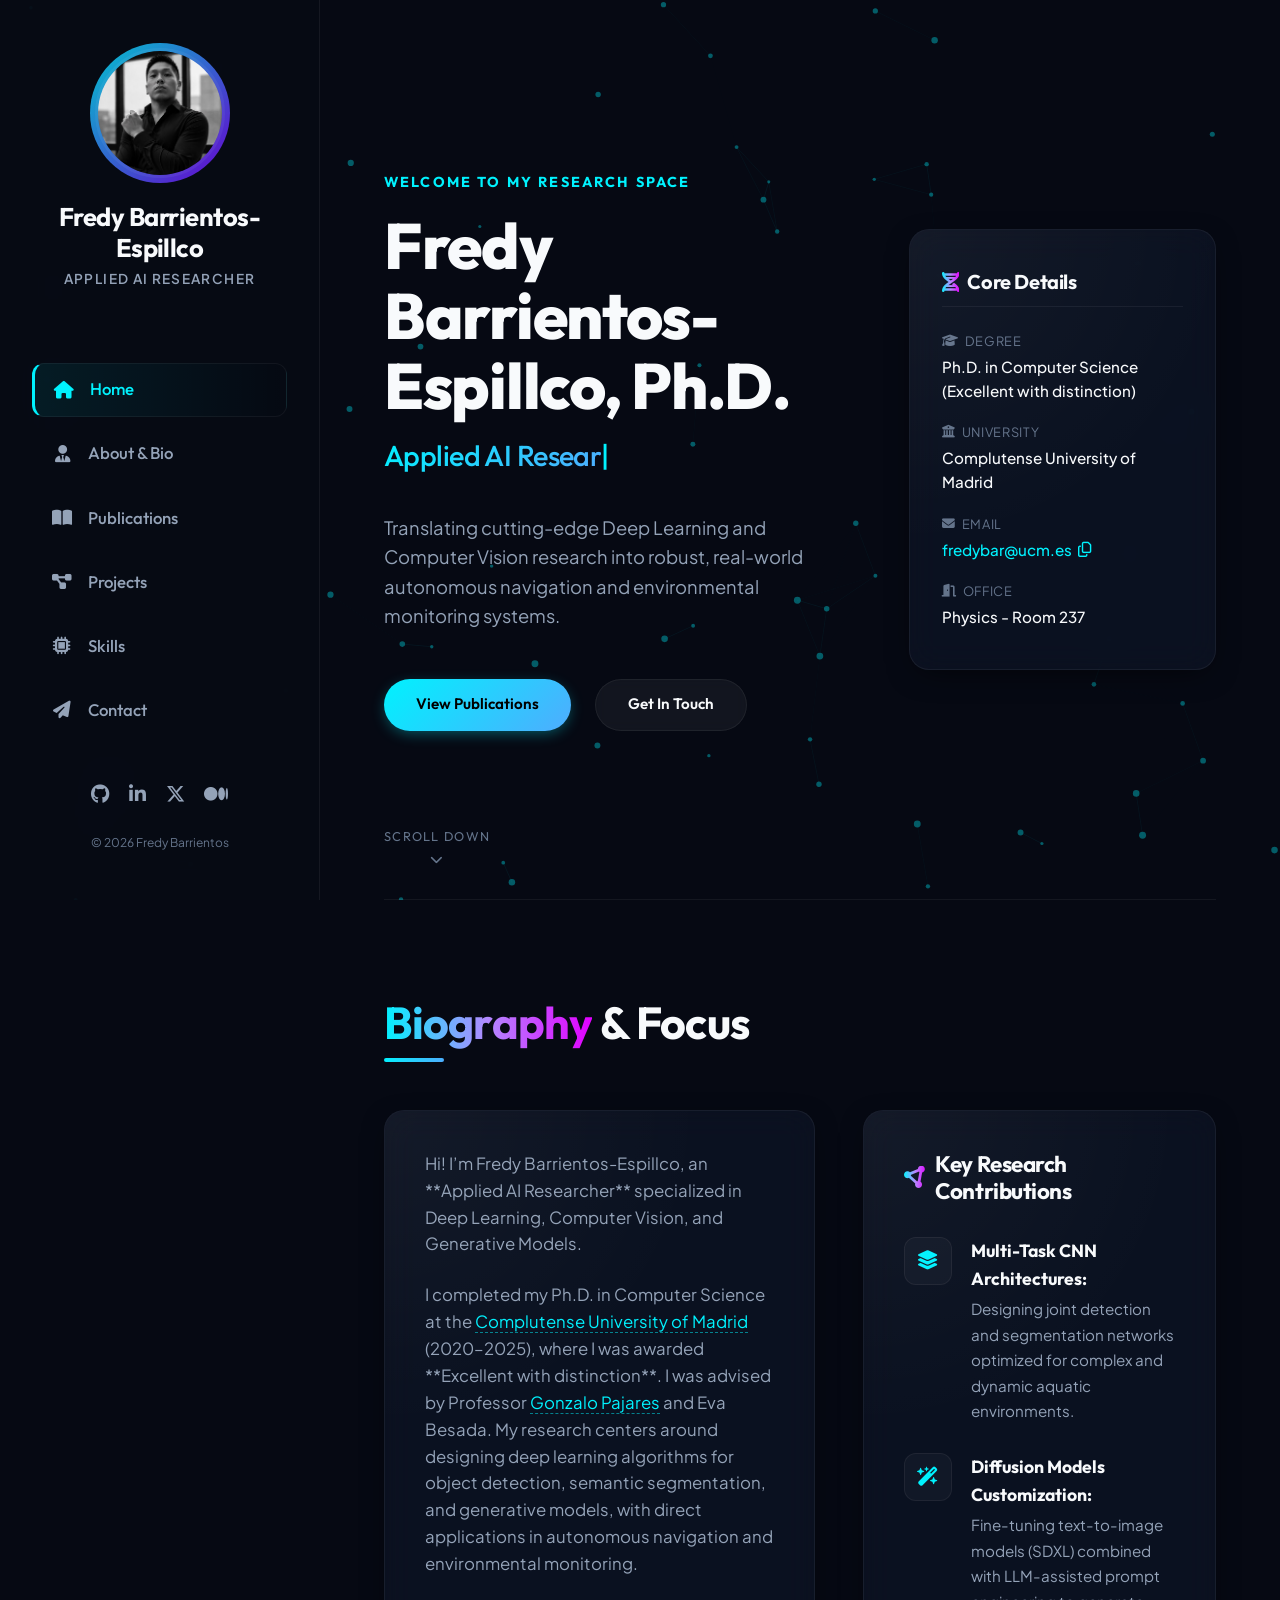
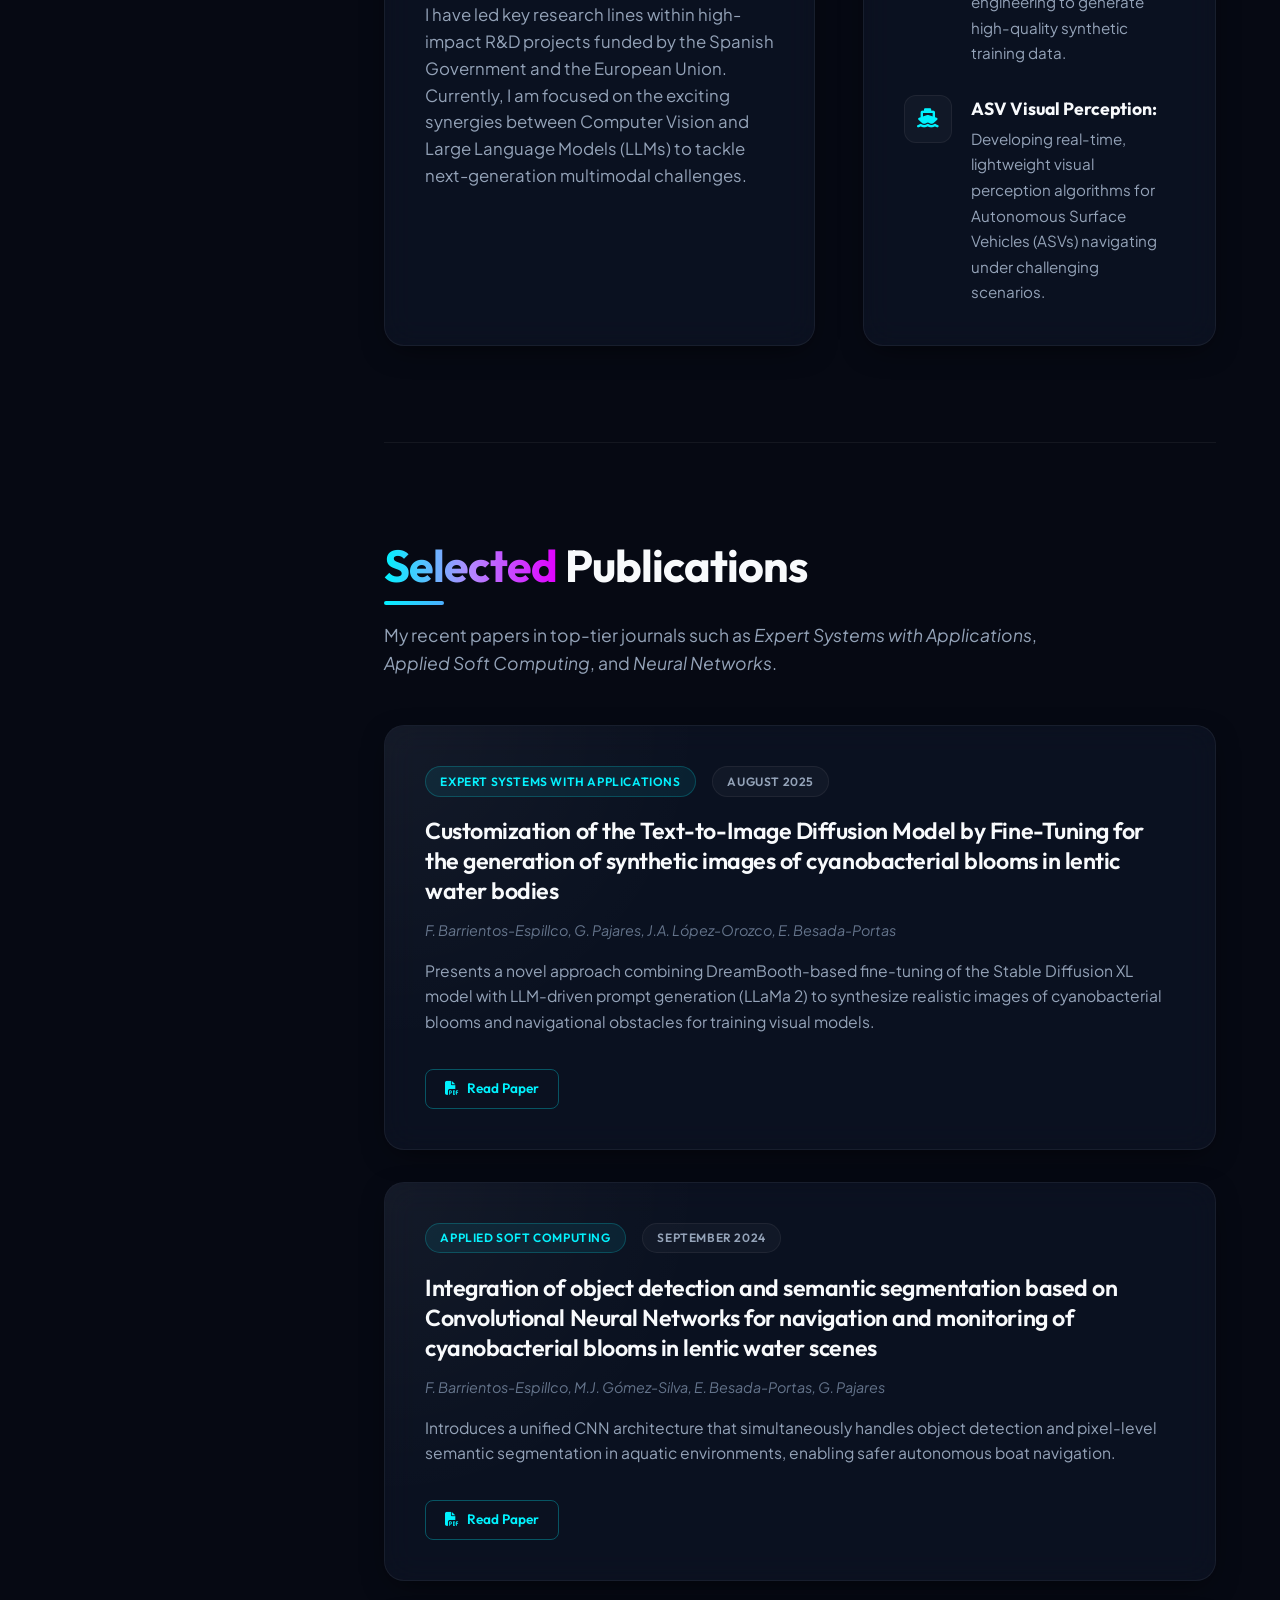
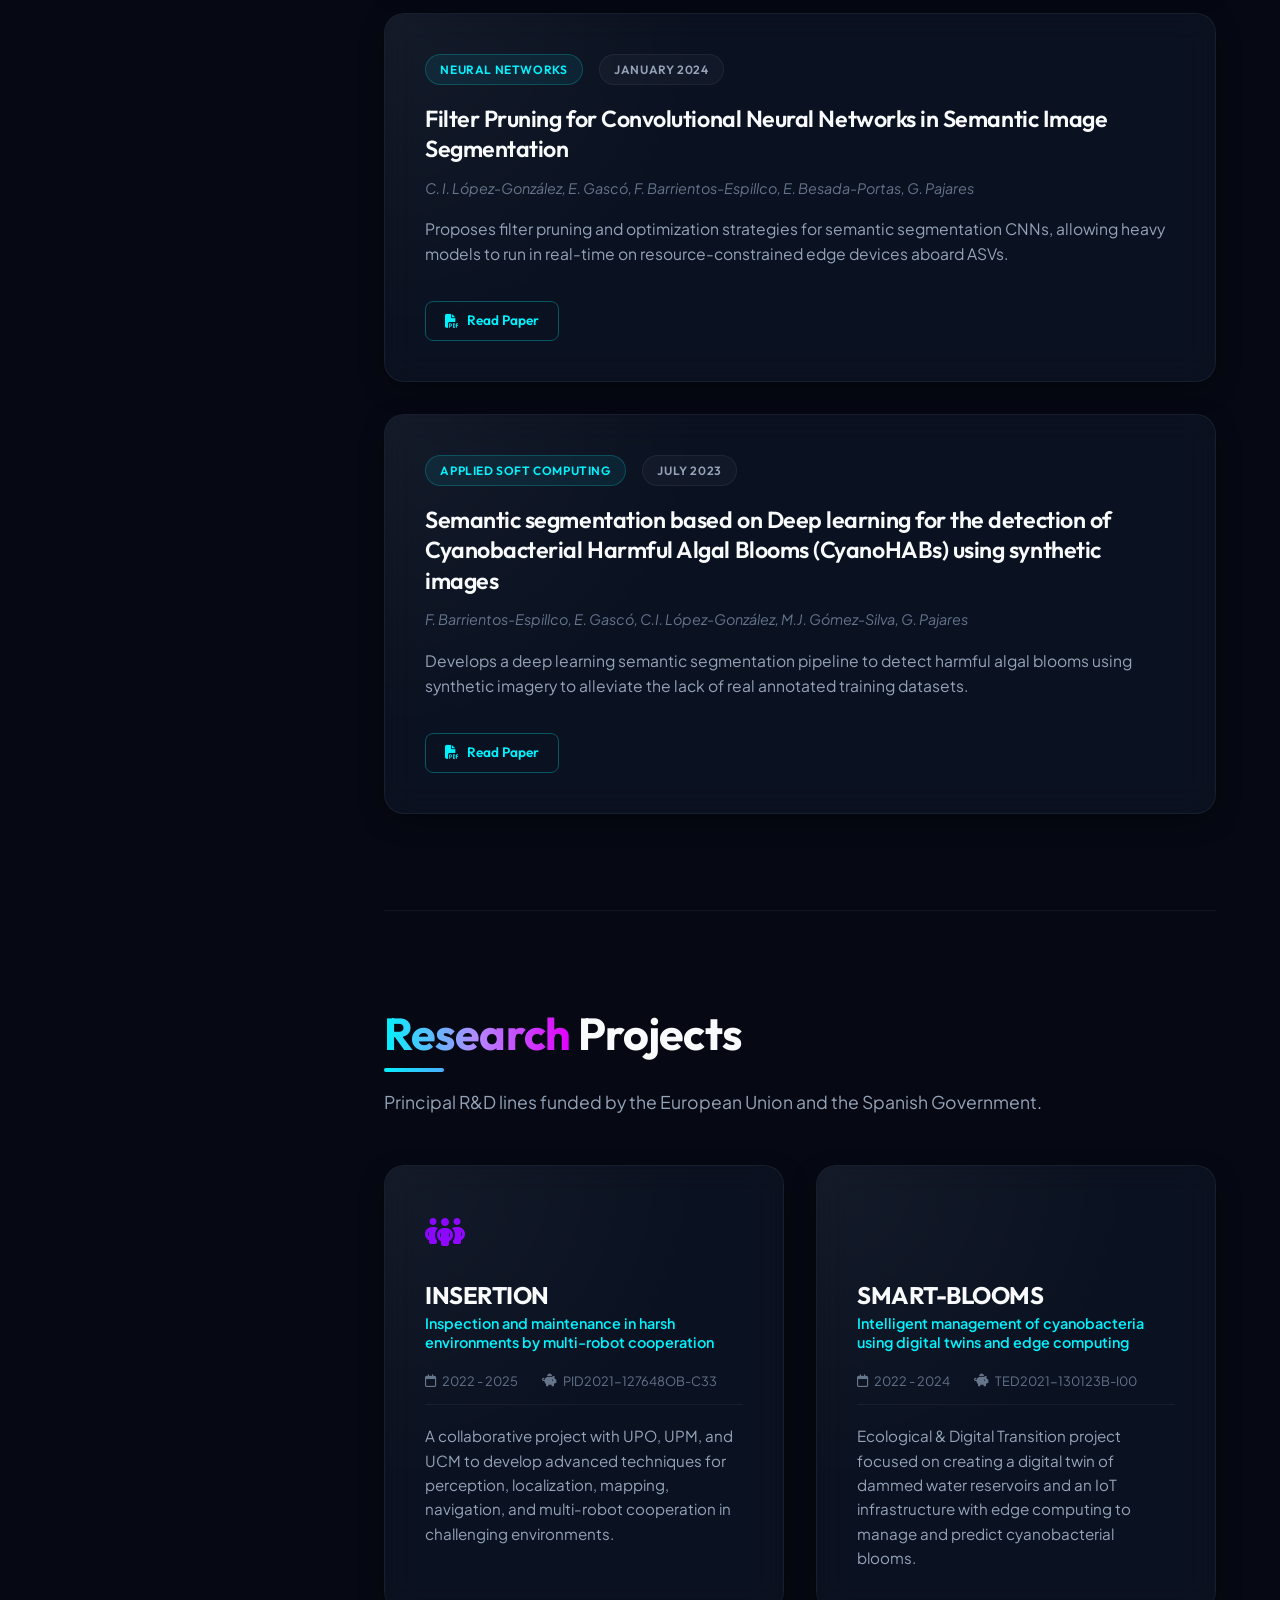
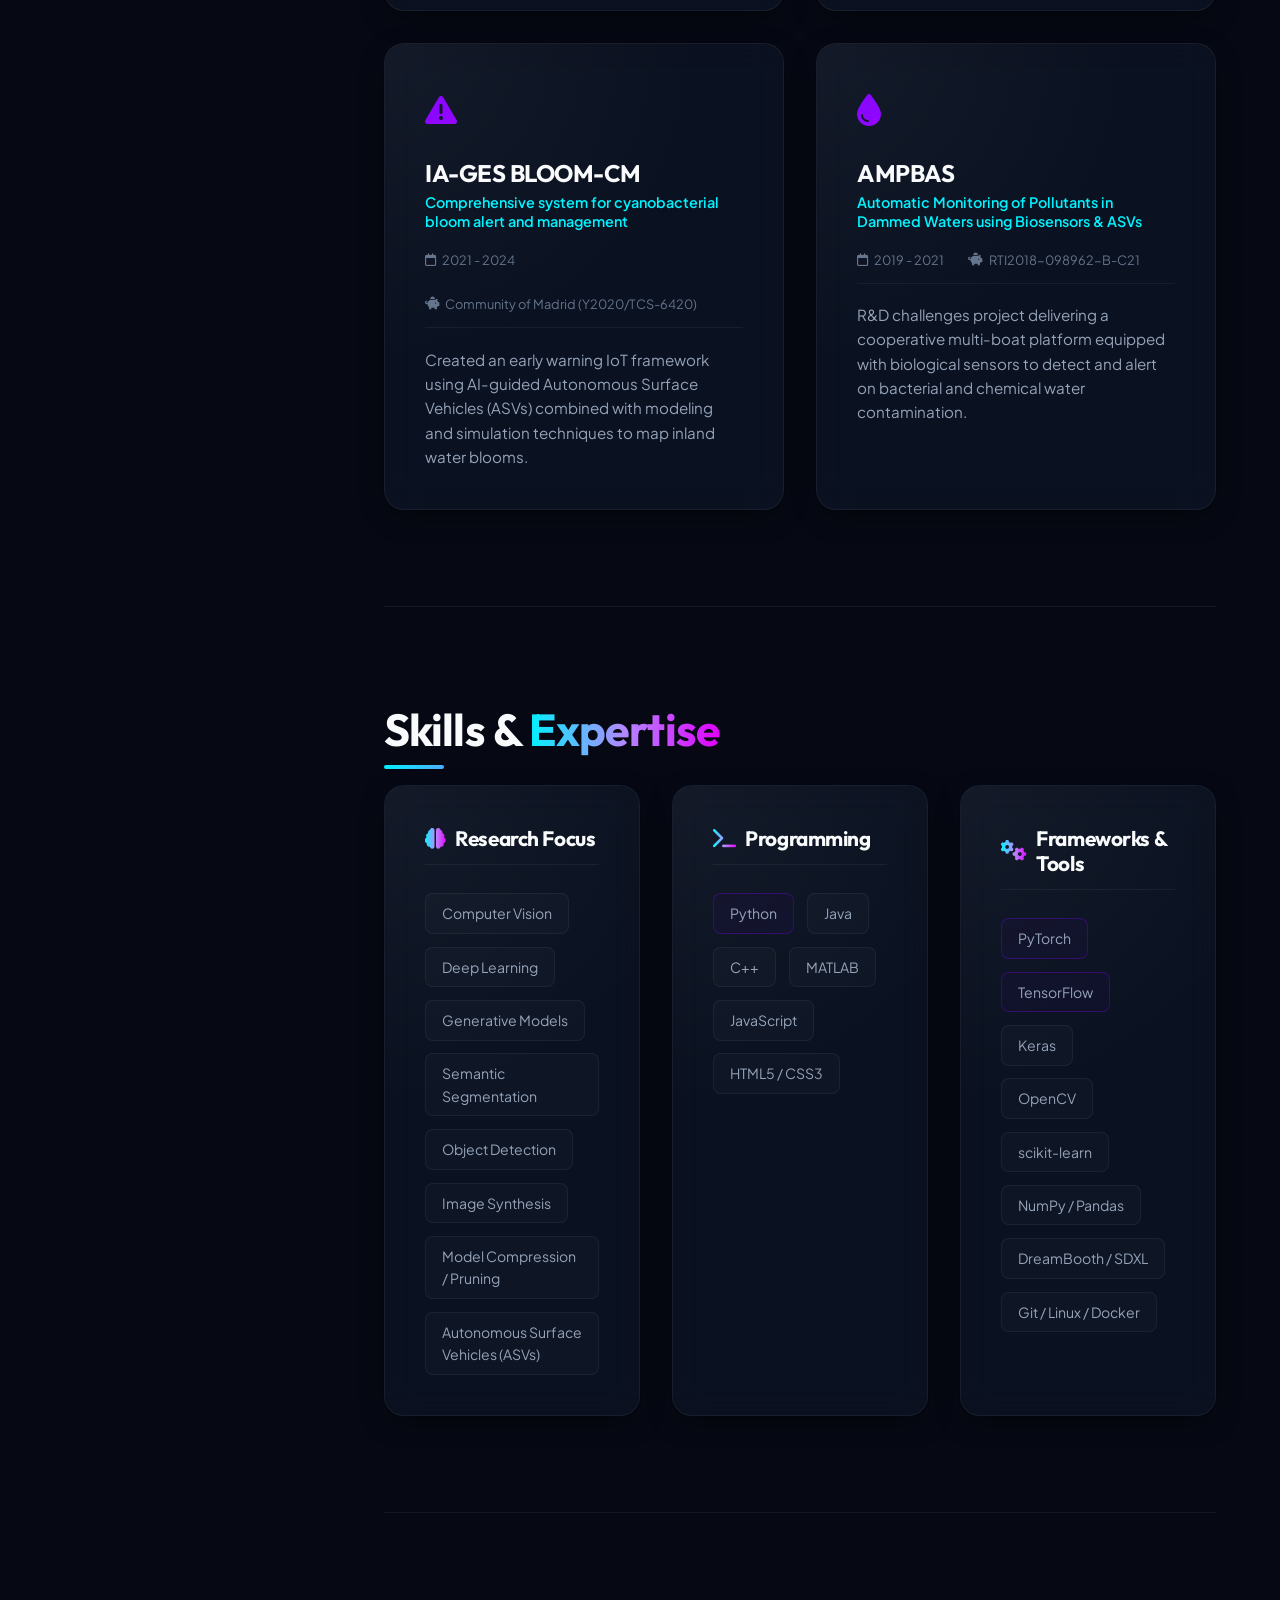
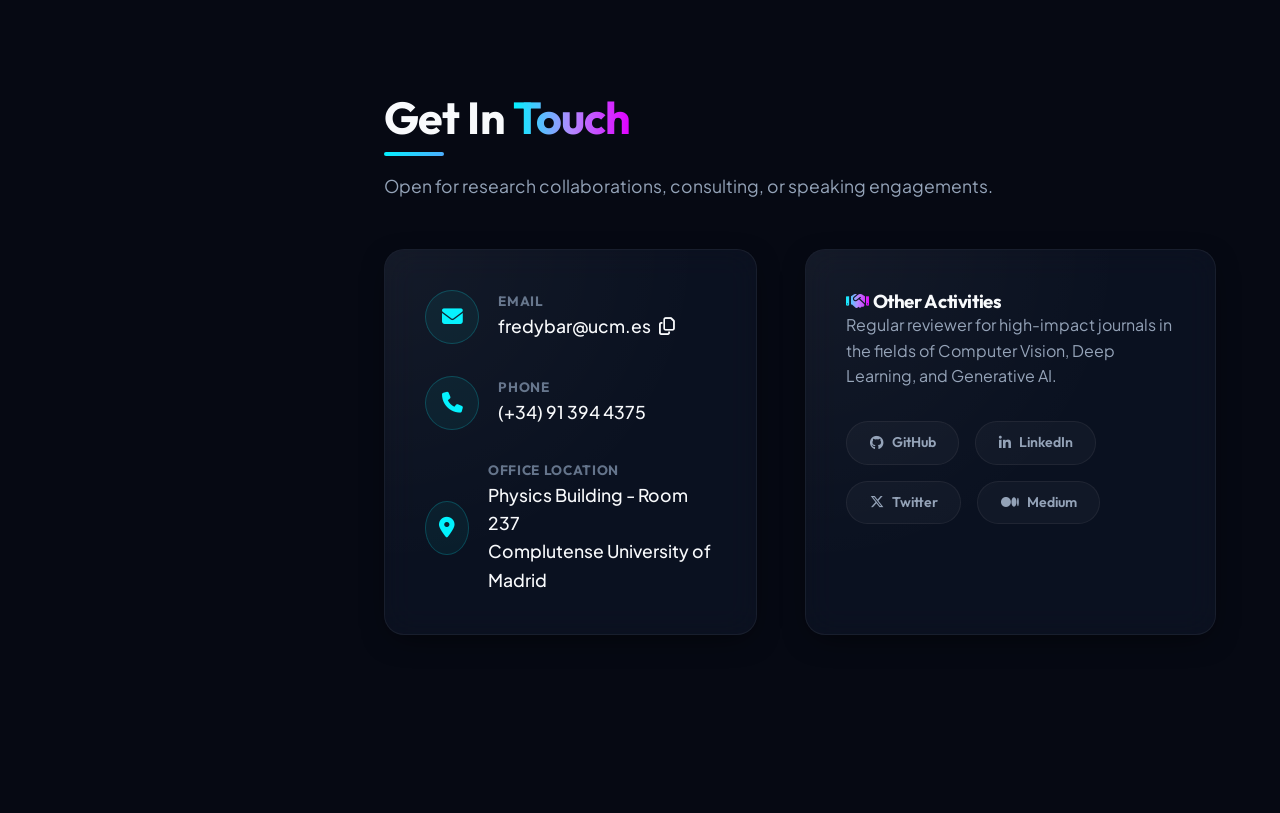
==== commit 3d6f6b27: "update" ====
--- a/index.html
+++ b/index.html
@@ -134,7 +134,7 @@
                         Hi! I’m Fredy Barrientos-Espillco, an **Applied AI Researcher** specialized in Deep Learning, Computer Vision, and Generative Models. 
                     </p>
                     <p>
-                        I completed my Ph.D. in Computer Science at the <a href="http://www.ucm.es" target="_blank" class="text-link">Complutense University of Madrid</a> (2020–2025), where I was awarded **Summa Cum Laude**. I was advised by Professor <a href="https://pajares6.wixsite.com/pajares" target="_blank" class="text-link">Gonzalo Pajares</a> and Eva Besada. My research centers around designing deep learning algorithms for object detection, semantic segmentation, and generative models, with direct applications in autonomous navigation and environmental monitoring.
+                        I completed my Ph.D. in Computer Science at the <a href="http://www.ucm.es" target="_blank" class="text-link">Complutense University of Madrid</a> (2020–2025), where I was awarded **Excellent with distinction**. I was advised by Professor <a href="https://pajares6.wixsite.com/pajares" target="_blank" class="text-link">Gonzalo Pajares</a> and Eva Besada. My research centers around designing deep learning algorithms for object detection, semantic segmentation, and generative models, with direct applications in autonomous navigation and environmental monitoring.
                     </p>
                     <p>
                         I have led key research lines within high-impact R&D projects funded by the Spanish Government and the European Union. Currently, I am focused on the exciting synergies between Computer Vision and Large Language Models (LLMs) to tackle next-generation multimodal challenges.
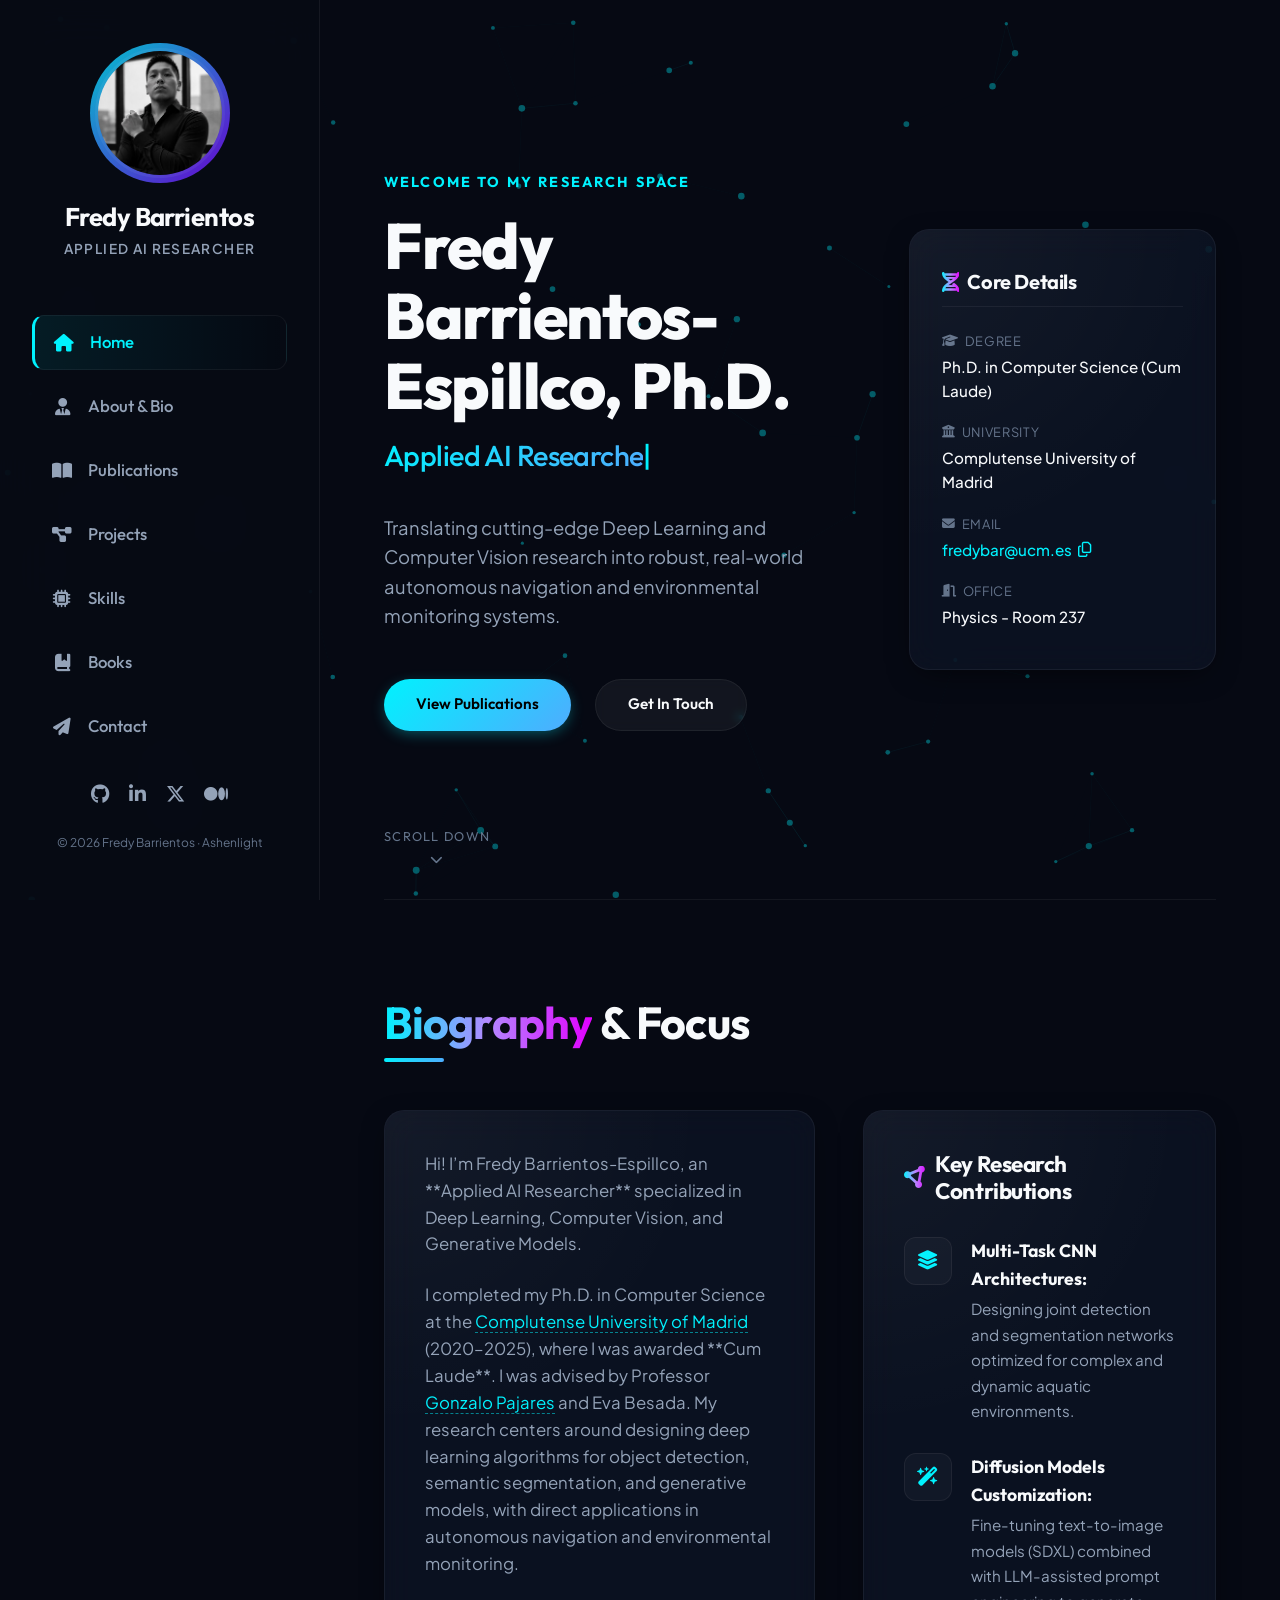
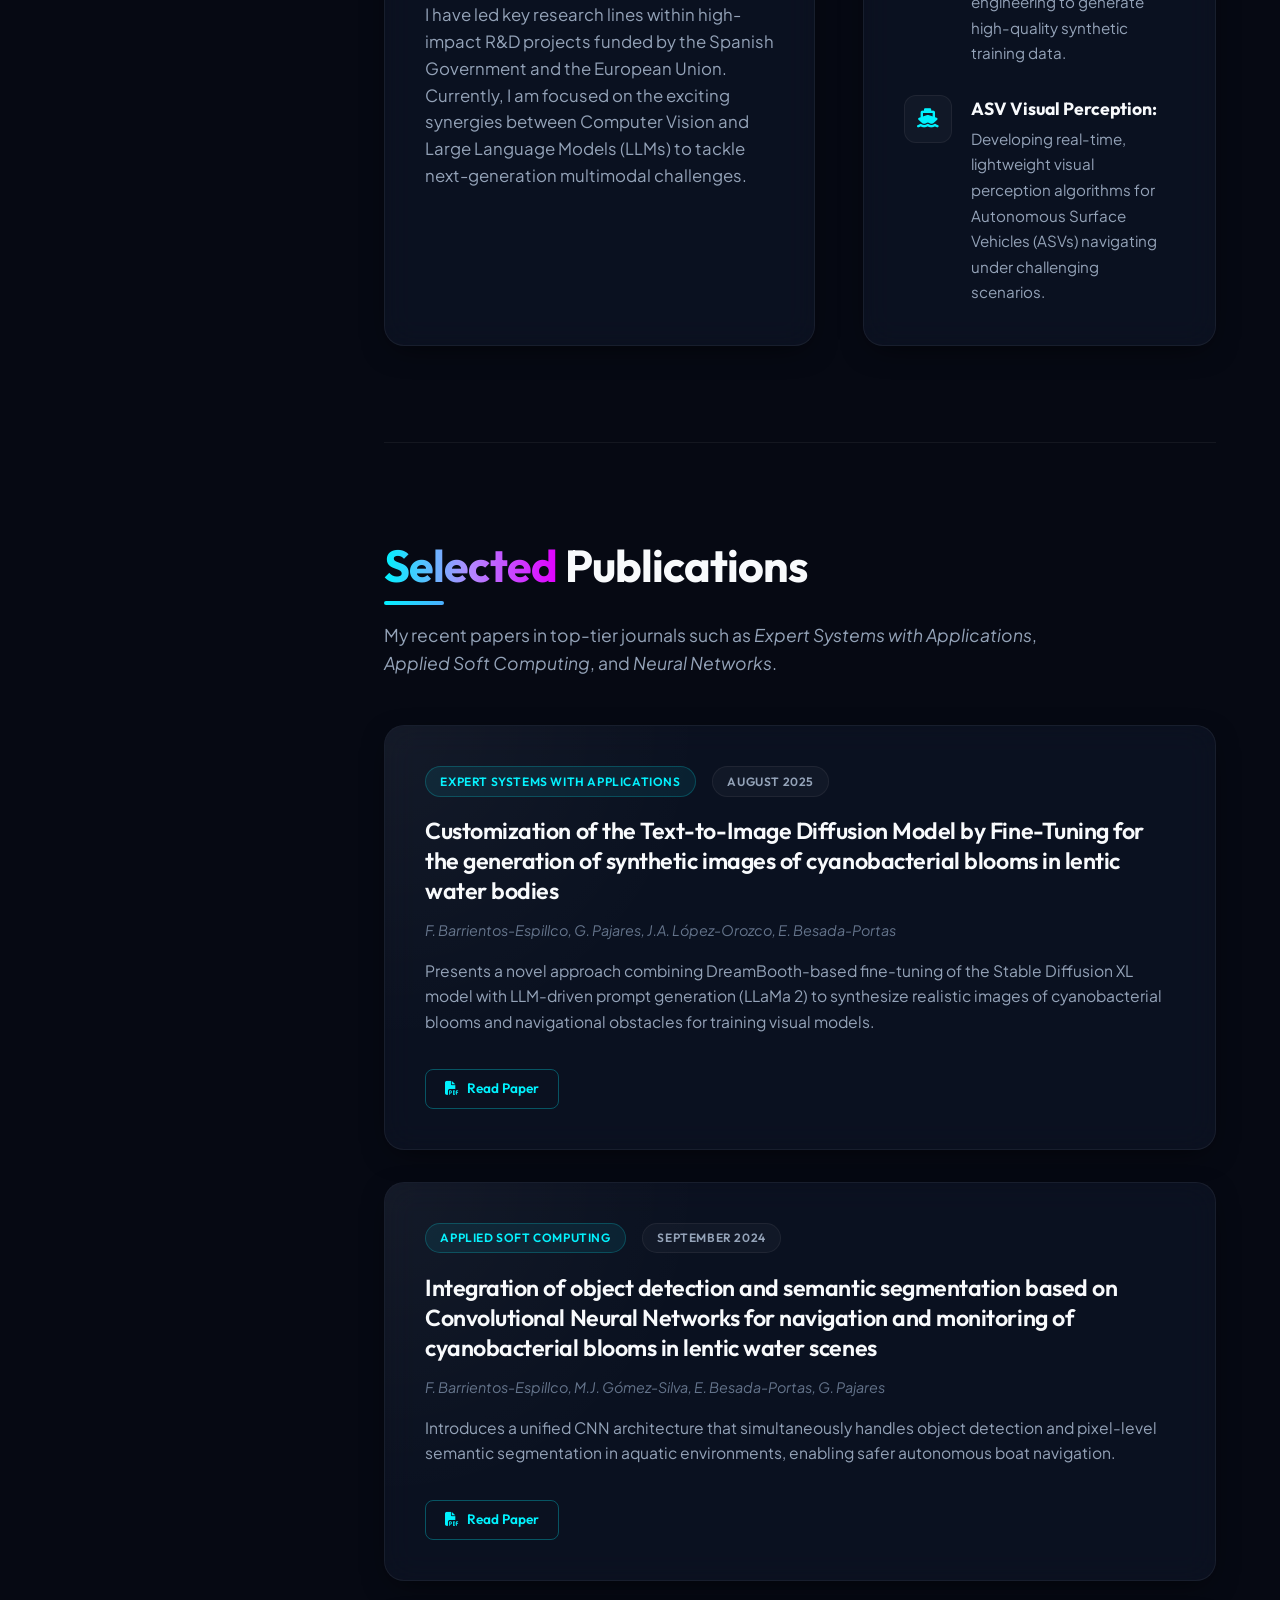
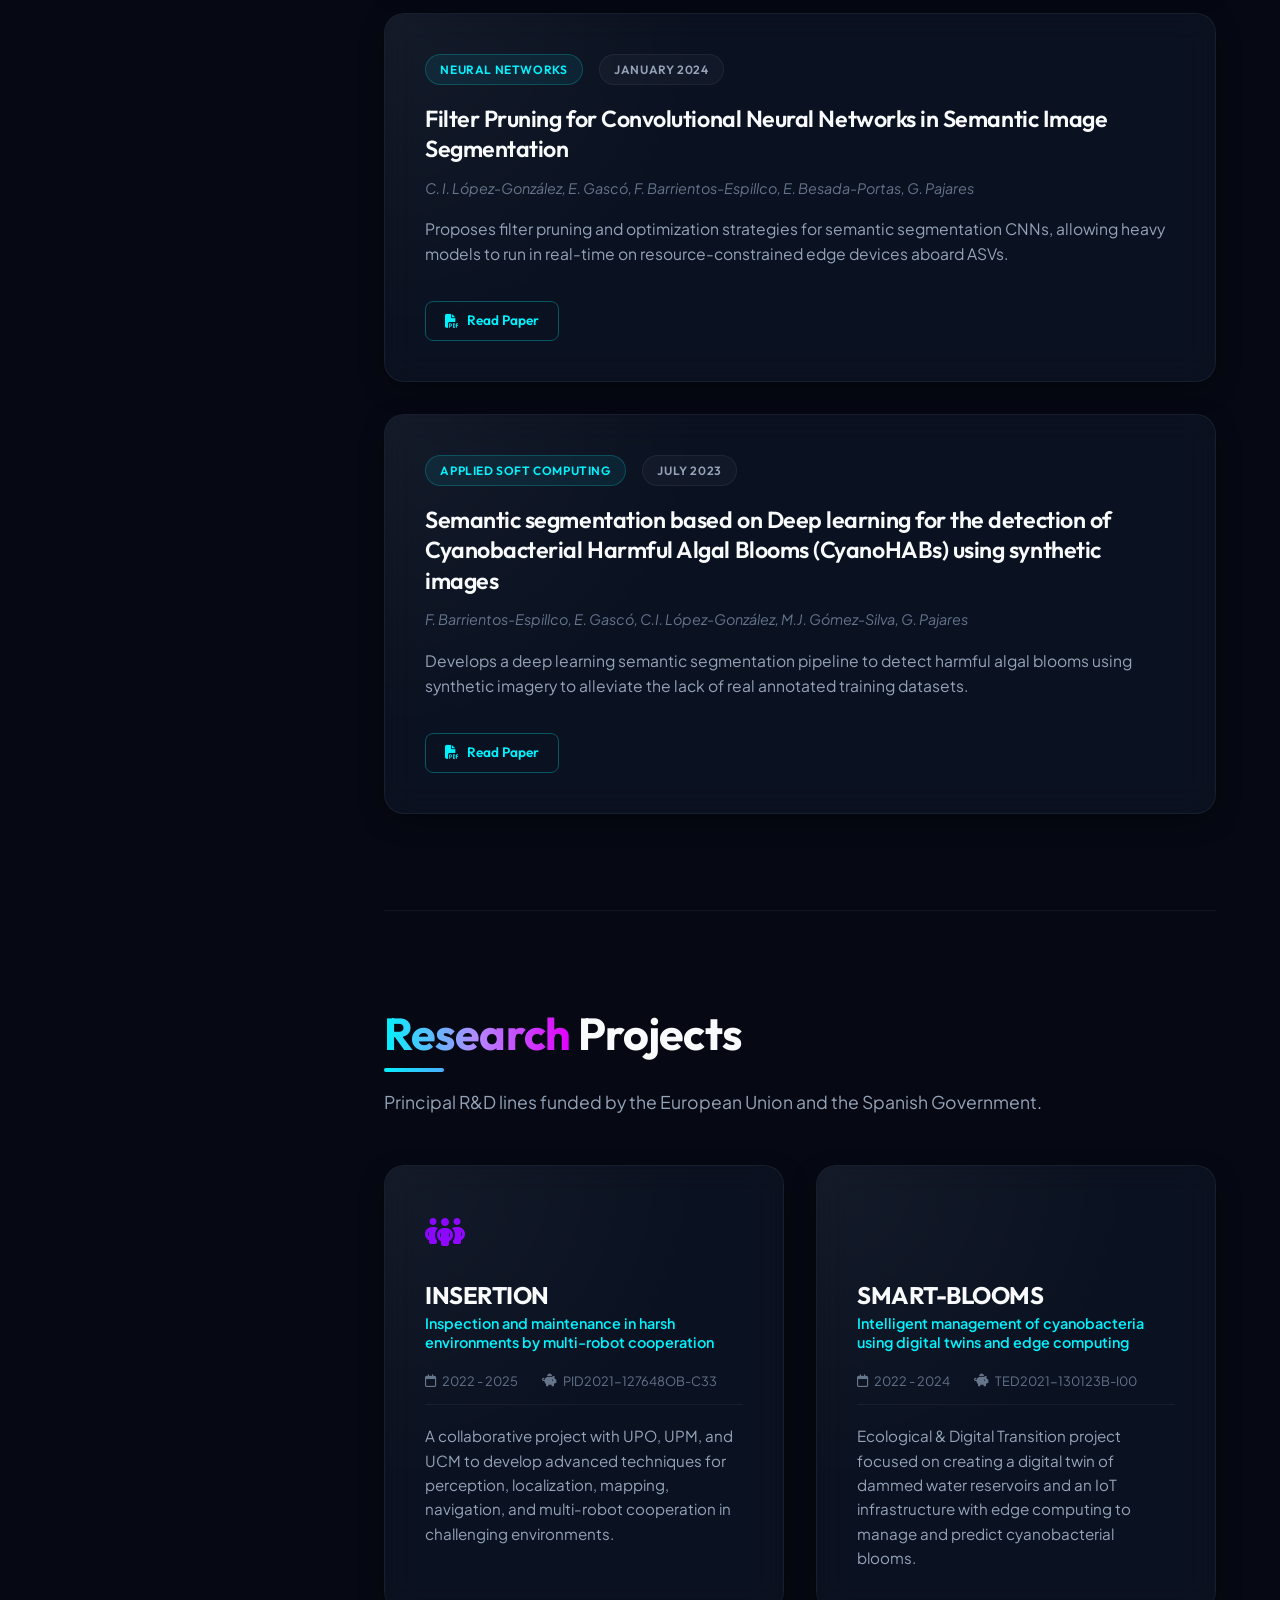
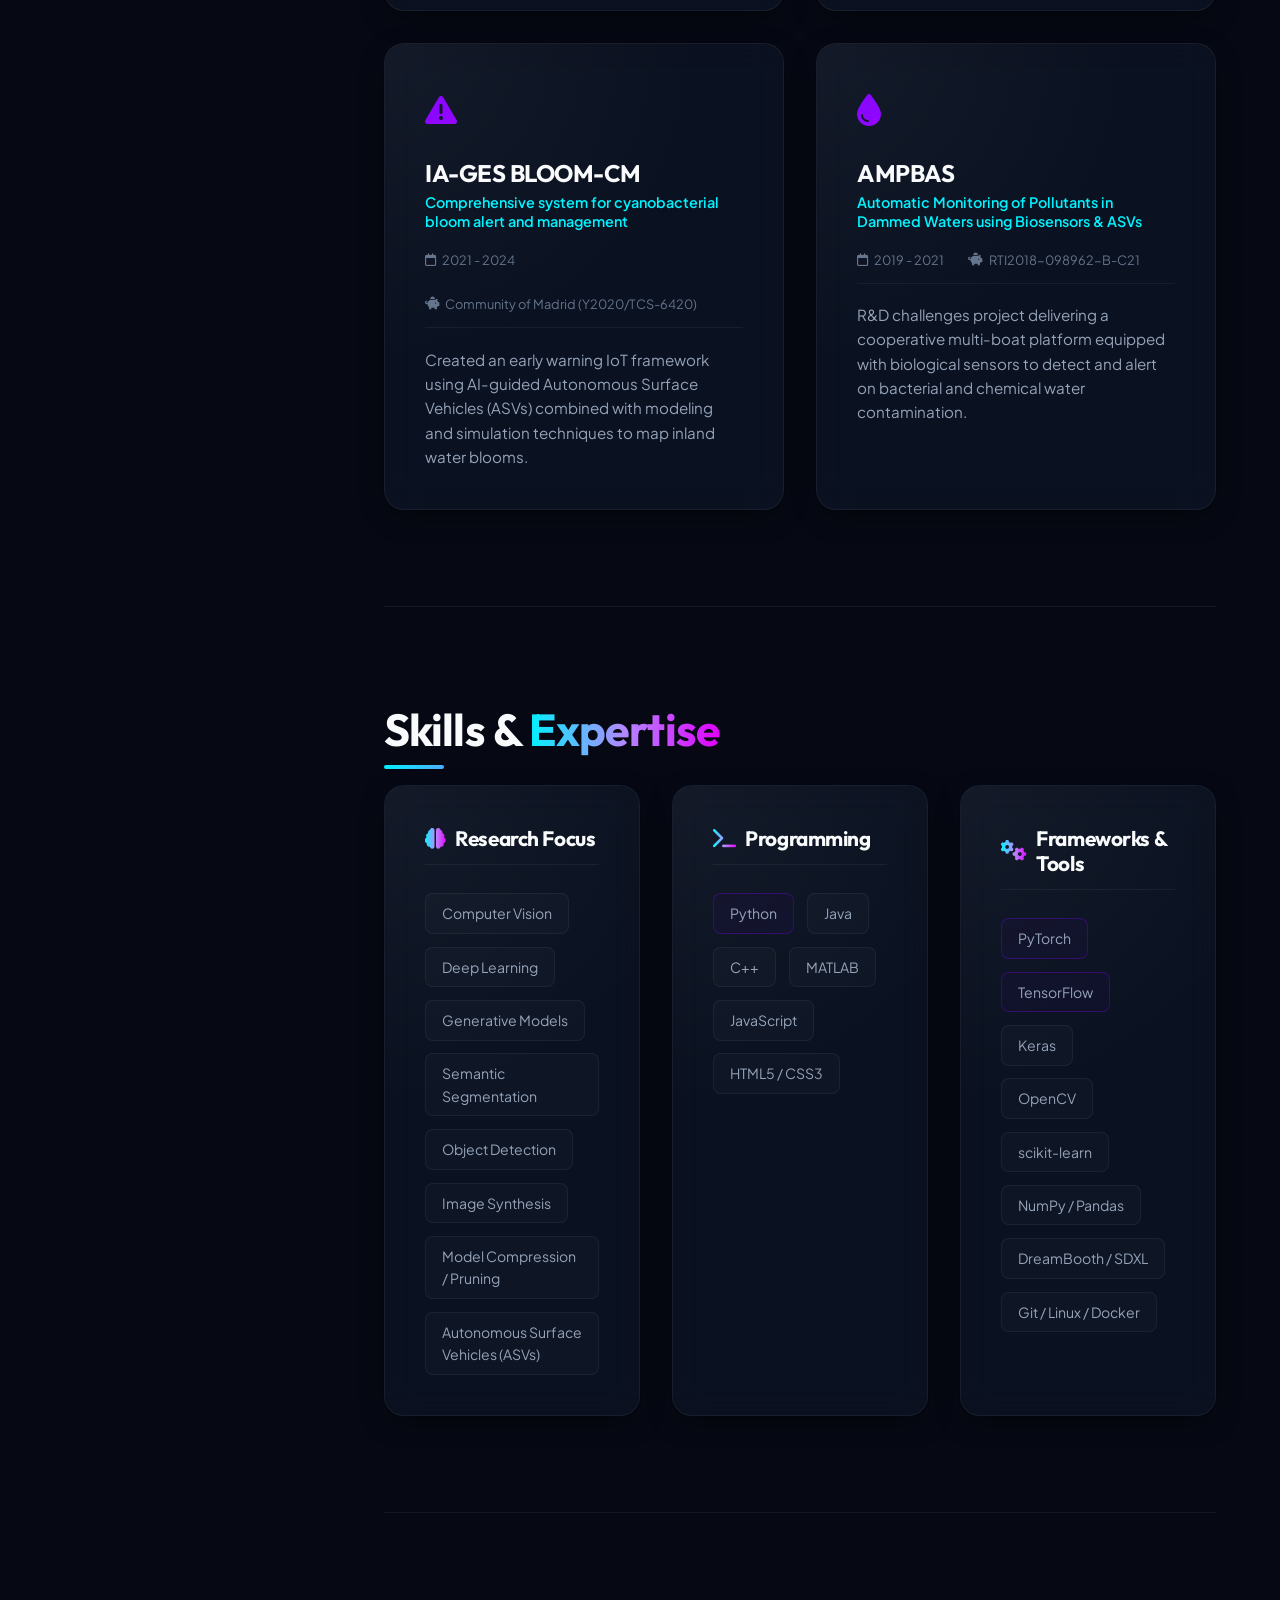
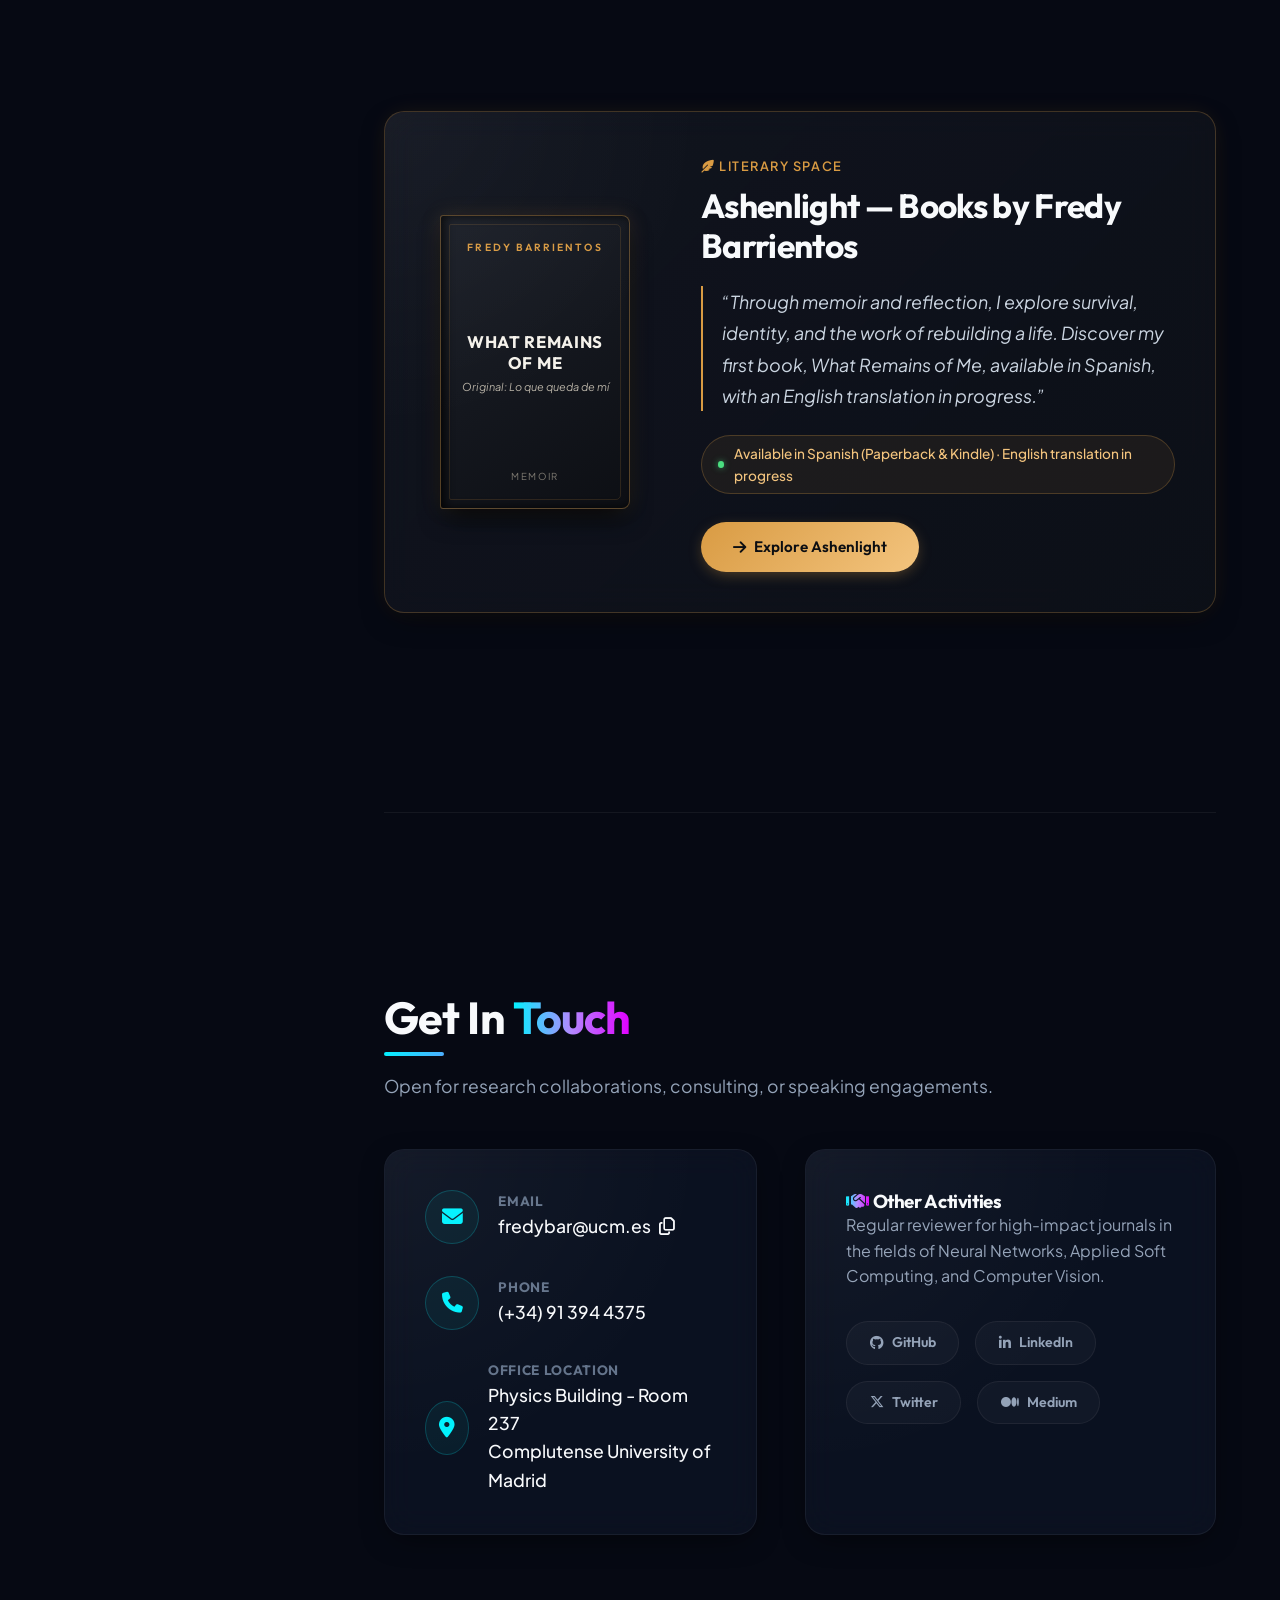
==== commit fb2b2ce8: "ashenlight" ====
--- a/index.html
+++ b/index.html
@@ -24,7 +24,7 @@
     <!-- Google Fonts -->
     <link rel="preconnect" href="https://fonts.googleapis.com">
     <link rel="preconnect" href="https://fonts.gstatic.com" crossorigin>
-    <link href="https://fonts.googleapis.com/css2?family=Outfit:wght@300;400;500;600;700;800&family=Plus+Jakarta+Sans:wght@300;400;500;600;700&display=swap" rel="stylesheet">
+    <link href="https://fonts.googleapis.com/css2?family=Cinzel:wght@500;600;700&family=Lora:ital,wght@0,400;0,500;0,600;1,400&family=Outfit:wght@300;400;500;600;700;800&family=Plus+Jakarta+Sans:wght@300;400;500;600;700&display=swap" rel="stylesheet">
     
     <!-- FontAwesome Icons -->
     <link rel="stylesheet" href="https://cdnjs.cloudflare.com/ajax/libs/font-awesome/6.4.0/css/all.min.css">
@@ -43,7 +43,7 @@
                 <img src="images/avatar2.jpg" alt="Fredy Barrientos-Espillco" class="profile-avatar" onerror="this.src='https://api.dicebear.com/7.x/bottts/svg?seed=Fredy&backgroundColor=0d0f14'">
                 <div class="avatar-ring"></div>
             </div>
-            <h1 class="nav-name">Fredy Barrientos-Espillco</h1>
+            <h1 class="nav-name">Fredy Barrientos</h1>
             <p class="nav-tagline">Applied AI Researcher</p>
         </div>
         
@@ -53,6 +53,7 @@
             <li><a href="#publications" class="nav-item" id="nav-publications"><i class="fa-solid fa-book-open"></i> <span>Publications</span></a></li>
             <li><a href="#projects" class="nav-item" id="nav-projects"><i class="fa-solid fa-diagram-project"></i> <span>Projects</span></a></li>
             <li><a href="#skills" class="nav-item" id="nav-skills"><i class="fa-solid fa-microchip"></i> <span>Skills</span></a></li>
+            <li><a href="#books" class="nav-item" id="nav-books"><i class="fa-solid fa-book-bookmark"></i> <span>Books</span></a></li>
             <li><a href="#contact" class="nav-item" id="nav-contact"><i class="fa-solid fa-paper-plane"></i> <span>Contact</span></a></li>
         </ul>
 
@@ -63,7 +64,7 @@
                 <a href="https://twitter.com/fbarrientose" target="_blank" aria-label="Twitter"><i class="fa-brands fa-x-twitter"></i></a>
                 <a href="https://fbarrientose.medium.com/" target="_blank" aria-label="Medium"><i class="fa-brands fa-medium"></i></a>
             </div>
-            <p class="copyright">&copy; 2026 Fredy Barrientos</p>
+            <p class="copyright">&copy; 2026 Fredy Barrientos &middot; <a href="en/ashenlight/index.html" class="subtle-footer-link" title="Explore Ashenlight literary space">Ashenlight</a></p>
         </div>
     </nav>
 
@@ -98,7 +99,7 @@
                     <div class="info-list">
                         <div class="info-item">
                             <span class="info-label"><i class="fa-solid fa-graduation-cap"></i> Degree</span>
-                            <span class="info-value">Ph.D. in Computer Science (Excellent with distinction)</span>
+                            <span class="info-value">Ph.D. in Computer Science (Cum Laude)</span>
                         </div>
                         <div class="info-item">
                             <span class="info-label"><i class="fa-solid fa-building-columns"></i> University</span>
@@ -134,7 +135,7 @@
                         Hi! I’m Fredy Barrientos-Espillco, an **Applied AI Researcher** specialized in Deep Learning, Computer Vision, and Generative Models. 
                     </p>
                     <p>
-                        I completed my Ph.D. in Computer Science at the <a href="http://www.ucm.es" target="_blank" class="text-link">Complutense University of Madrid</a> (2020–2025), where I was awarded **Excellent with distinction**. I was advised by Professor <a href="https://pajares6.wixsite.com/pajares" target="_blank" class="text-link">Gonzalo Pajares</a> and Eva Besada. My research centers around designing deep learning algorithms for object detection, semantic segmentation, and generative models, with direct applications in autonomous navigation and environmental monitoring.
+                        I completed my Ph.D. in Computer Science at the <a href="http://www.ucm.es" target="_blank" class="text-link">Complutense University of Madrid</a> (2020–2025), where I was awarded **Cum Laude**. I was advised by Professor <a href="https://pajares6.wixsite.com/pajares" target="_blank" class="text-link">Gonzalo Pajares</a> and Eva Besada. My research centers around designing deep learning algorithms for object detection, semantic segmentation, and generative models, with direct applications in autonomous navigation and environmental monitoring.
                     </p>
                     <p>
                         I have led key research lines within high-impact R&D projects funded by the Spanish Government and the European Union. Currently, I am focused on the exciting synergies between Computer Vision and Large Language Models (LLMs) to tackle next-generation multimodal challenges.
@@ -366,6 +367,37 @@
             </div>
         </section>
 
+        <!-- Ashenlight / Books Section -->
+        <section id="books" class="books-preview-section reveal-element">
+            <div class="ashenlight-feature-card glass-card">
+                <div class="ashenlight-cover-col">
+                    <div class="ashenlight-book-cover-mini">
+                        <div class="cover-inner-border-mini"></div>
+                        <span class="cover-author-mini">FREDY BARRIENTOS</span>
+                        <div class="cover-center-mini">
+                            <span class="cover-title-mini">WHAT REMAINS OF ME</span>
+                            <span class="cover-subtitle-mini">Original: Lo que queda de mí</span>
+                        </div>
+                        <span class="cover-genre-mini">MEMOIR</span>
+                    </div>
+                </div>
+                <div class="ashenlight-text-col">
+                    <span class="ashenlight-kicker"><i class="fa-solid fa-feather-pointed text-amber-accent"></i> Literary Space</span>
+                    <h2 class="ashenlight-card-title">Ashenlight &mdash; Books by Fredy Barrientos</h2>
+                    <p class="ashenlight-quote">
+                        &ldquo;Through memoir and reflection, I explore survival, identity, and the work of rebuilding a life. Discover my first book, What Remains of Me, available in Spanish, with an English translation in progress.&rdquo;
+                    </p>
+                    <div class="ashenlight-status-pill">
+                        <span class="status-indicator-dot"></span>
+                        <span>Available in Spanish (Paperback &amp; Kindle) &middot; English translation in progress</span>
+                    </div>
+                    <div class="ashenlight-actions">
+                        <a href="en/ashenlight/index.html" class="btn btn-primary btn-amber"><i class="fa-solid fa-arrow-right"></i> Explore Ashenlight</a>
+                    </div>
+                </div>
+            </div>
+        </section>
+
         <!-- Contact Section -->
         <section id="contact" class="contact-section reveal-element">
             <h2 class="section-title">Get In <span class="text-gradient">Touch</span></h2>
@@ -403,7 +435,7 @@
                 <div class="contact-card glass-card extra-activities">
                     <h3><i class="fa-solid fa-handshake text-gradient"></i> Other Activities</h3>
                     <p>
-                        Regular reviewer for high-impact journals in the fields of Computer Vision, Deep Learning, and Generative AI.
+                        Regular reviewer for high-impact journals in the fields of Neural Networks, Applied Soft Computing, and Computer Vision.
                     </p>
                     
                     <div class="social-pills">
--- a/styles.css
+++ b/styles.css
@@ -1107,3 +1107,189 @@
         justify-content: center;
     }
 }
+
+/* ==========================================================================
+   ASHENLIGHT LITERARY SECTION PREVIEW (ACADEMIC SITE INTEGRATION)
+   ========================================================================== */
+.books-preview-section {
+    padding: 5rem 0;
+}
+
+.ashenlight-feature-card {
+    display: grid;
+    grid-template-columns: 220px 1fr;
+    gap: 3.5rem;
+    align-items: center;
+    border-color: rgba(217, 155, 67, 0.25);
+    background: linear-gradient(135deg, rgba(20, 24, 34, 0.75) 0%, rgba(14, 17, 24, 0.85) 100%);
+    box-shadow: 0 10px 30px -10px rgba(0, 0, 0, 0.7), 0 0 25px -5px rgba(217, 155, 67, 0.15);
+}
+
+.ashenlight-feature-card:hover {
+    border-color: rgba(217, 155, 67, 0.45);
+    box-shadow: 0 15px 35px -10px rgba(0, 0, 0, 0.8), 0 0 30px -5px rgba(217, 155, 67, 0.25);
+}
+
+.ashenlight-cover-col {
+    display: flex;
+    justify-content: center;
+}
+
+.ashenlight-book-cover-mini {
+    width: 190px;
+    aspect-ratio: 1 / 1.55;
+    background: linear-gradient(145deg, #1b1f28 0%, #0d0f14 100%);
+    border: 1px solid rgba(217, 155, 67, 0.35);
+    border-radius: 3px 8px 8px 3px;
+    box-shadow: inset 4px 0 10px rgba(0, 0, 0, 0.8), 0 12px 25px -5px rgba(0, 0, 0, 0.8), 0 0 20px rgba(217, 155, 67, 0.15);
+    padding: 1.5rem 1rem;
+    display: flex;
+    flex-direction: column;
+    justify-content: space-between;
+    text-align: center;
+    position: relative;
+    transition: transform var(--transition-normal);
+}
+
+.ashenlight-book-cover-mini:hover {
+    transform: translateY(-3px) scale(1.02);
+}
+
+.cover-inner-border-mini {
+    position: absolute;
+    top: 8px;
+    left: 8px;
+    right: 8px;
+    bottom: 8px;
+    border: 1px solid rgba(217, 155, 67, 0.15);
+    pointer-events: none;
+    border-radius: 2px 5px 5px 2px;
+}
+
+.cover-author-mini {
+    font-family: 'Outfit', sans-serif;
+    font-size: 0.65rem;
+    letter-spacing: 0.2em;
+    color: #d99b43;
+    font-weight: 600;
+}
+
+.cover-center-mini {
+    margin: auto 0;
+}
+
+.cover-title-mini {
+    display: block;
+    font-family: 'Outfit', serif;
+    font-size: 1.05rem;
+    font-weight: 700;
+    color: #f5f2eb;
+    line-height: 1.25;
+    margin-bottom: 0.4rem;
+    letter-spacing: 0.04em;
+}
+
+.cover-subtitle-mini {
+    display: block;
+    font-style: italic;
+    font-size: 0.68rem;
+    color: #b6b0a4;
+    line-height: 1.35;
+}
+
+.cover-genre-mini {
+    font-size: 0.6rem;
+    letter-spacing: 0.18em;
+    color: #7d7971;
+}
+
+.ashenlight-kicker {
+    display: inline-block;
+    font-size: 0.8rem;
+    text-transform: uppercase;
+    letter-spacing: 0.12em;
+    color: #d99b43;
+    font-weight: 600;
+    margin-bottom: 0.6rem;
+}
+
+.text-amber-accent {
+    color: #d99b43;
+}
+
+.ashenlight-card-title {
+    font-size: 2.1rem;
+    margin-bottom: 1.2rem;
+    color: #f8fafc;
+}
+
+.ashenlight-quote {
+    font-size: 1.12rem;
+    color: #cbd5e1;
+    font-style: italic;
+    line-height: 1.75;
+    margin-bottom: 1.5rem;
+    border-left: 2px solid #d99b43;
+    padding-left: 1.2rem;
+}
+
+.ashenlight-status-pill {
+    display: inline-flex;
+    align-items: center;
+    gap: 0.6rem;
+    padding: 0.4rem 1rem;
+    background: rgba(217, 155, 67, 0.08);
+    border: 1px solid rgba(217, 155, 67, 0.25);
+    border-radius: 50px;
+    font-size: 0.85rem;
+    color: #f3c47e;
+    font-weight: 500;
+    margin-bottom: 1.8rem;
+}
+
+.status-indicator-dot {
+    width: 7px;
+    height: 7px;
+    border-radius: 50%;
+    background: #4ade80;
+    box-shadow: 0 0 6px rgba(74, 222, 128, 0.6);
+}
+
+.btn-amber {
+    background: linear-gradient(135deg, #d99b43 0%, #f3c47e 100%);
+    color: #0c0e12;
+    font-weight: 600;
+    box-shadow: 0 4px 15px -3px rgba(217, 155, 67, 0.4);
+}
+
+.btn-amber:hover {
+    box-shadow: 0 8px 25px -3px rgba(217, 155, 67, 0.6);
+    color: #000;
+    transform: translateY(-2px);
+}
+
+.subtle-footer-link {
+    color: var(--text-muted);
+    transition: var(--transition-fast);
+}
+
+.subtle-footer-link:hover {
+    color: #d99b43;
+}
+
+@media (max-width: 860px) {
+    .ashenlight-feature-card {
+        grid-template-columns: 1fr;
+        gap: 2rem;
+        text-align: center;
+    }
+    .ashenlight-quote {
+        border-left: none;
+        padding-left: 0;
+    }
+    .ashenlight-actions {
+        display: flex;
+        justify-content: center;
+    }
+}
+
